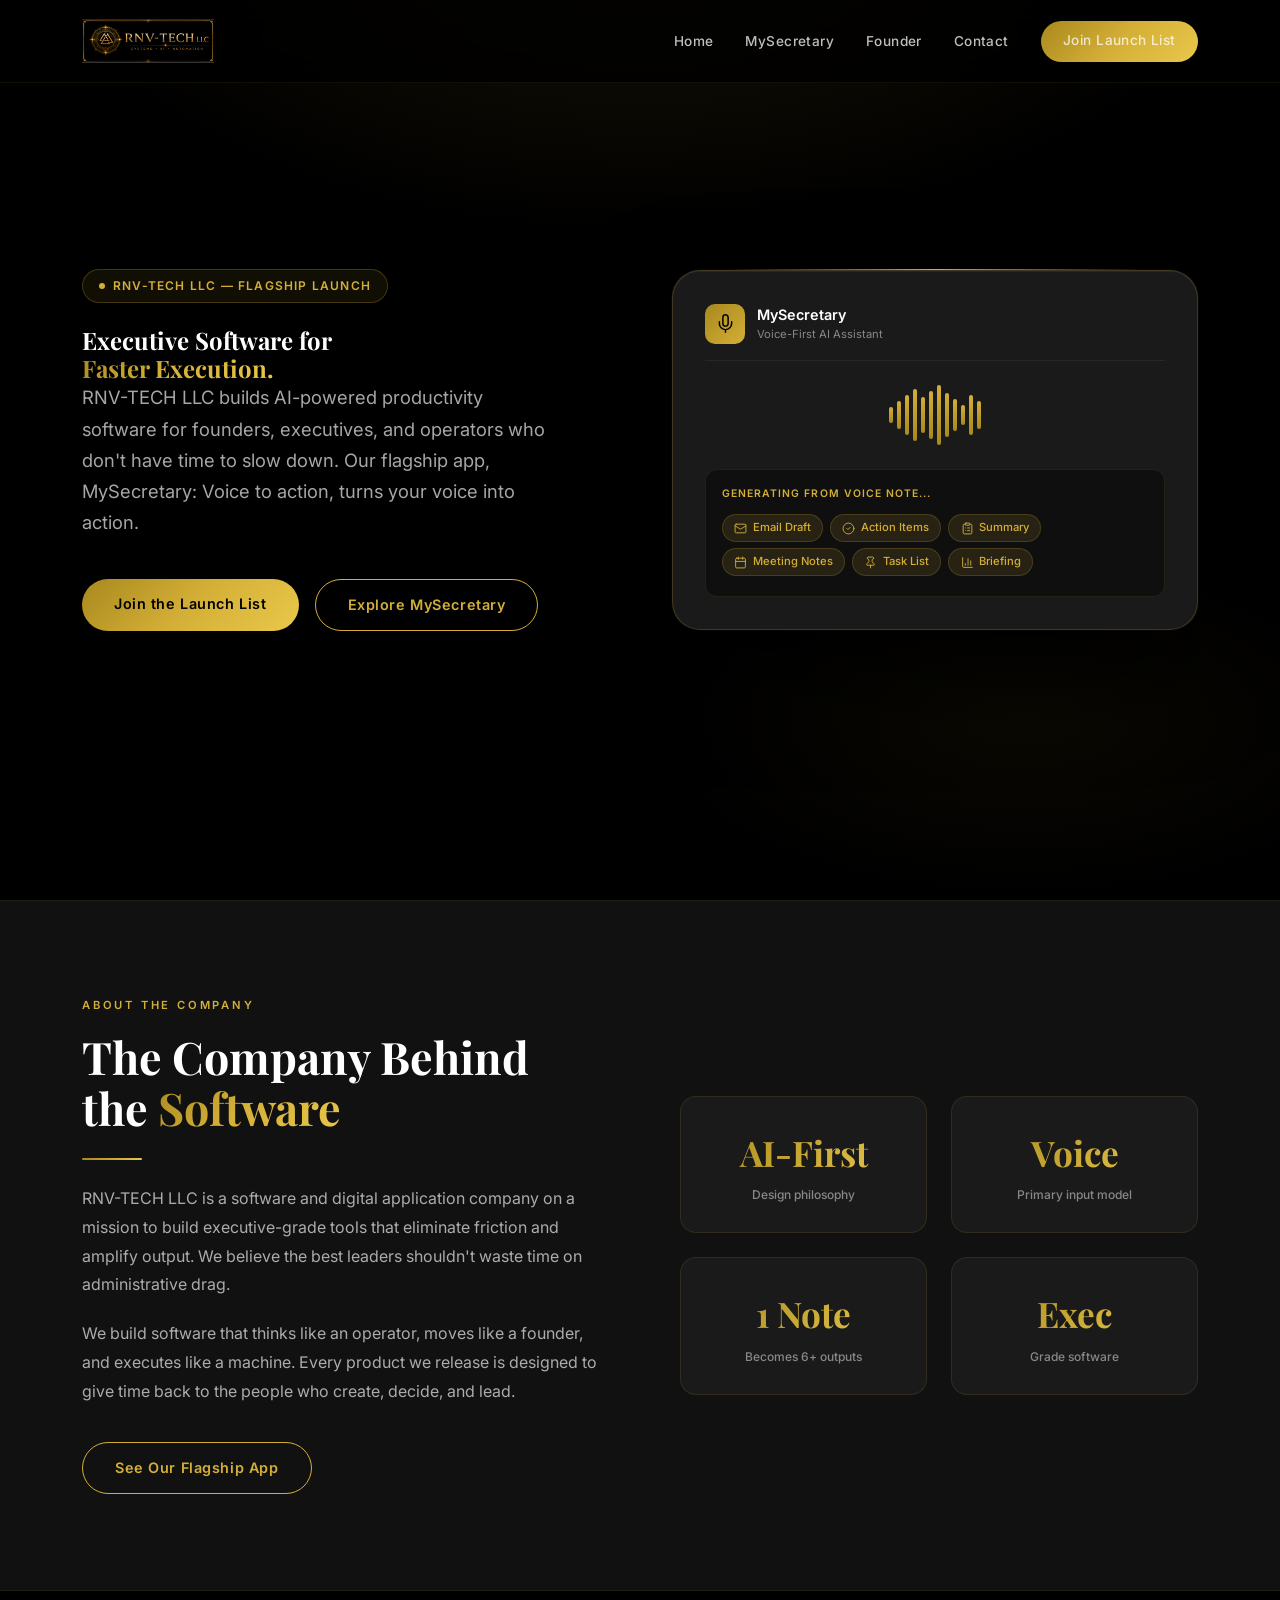
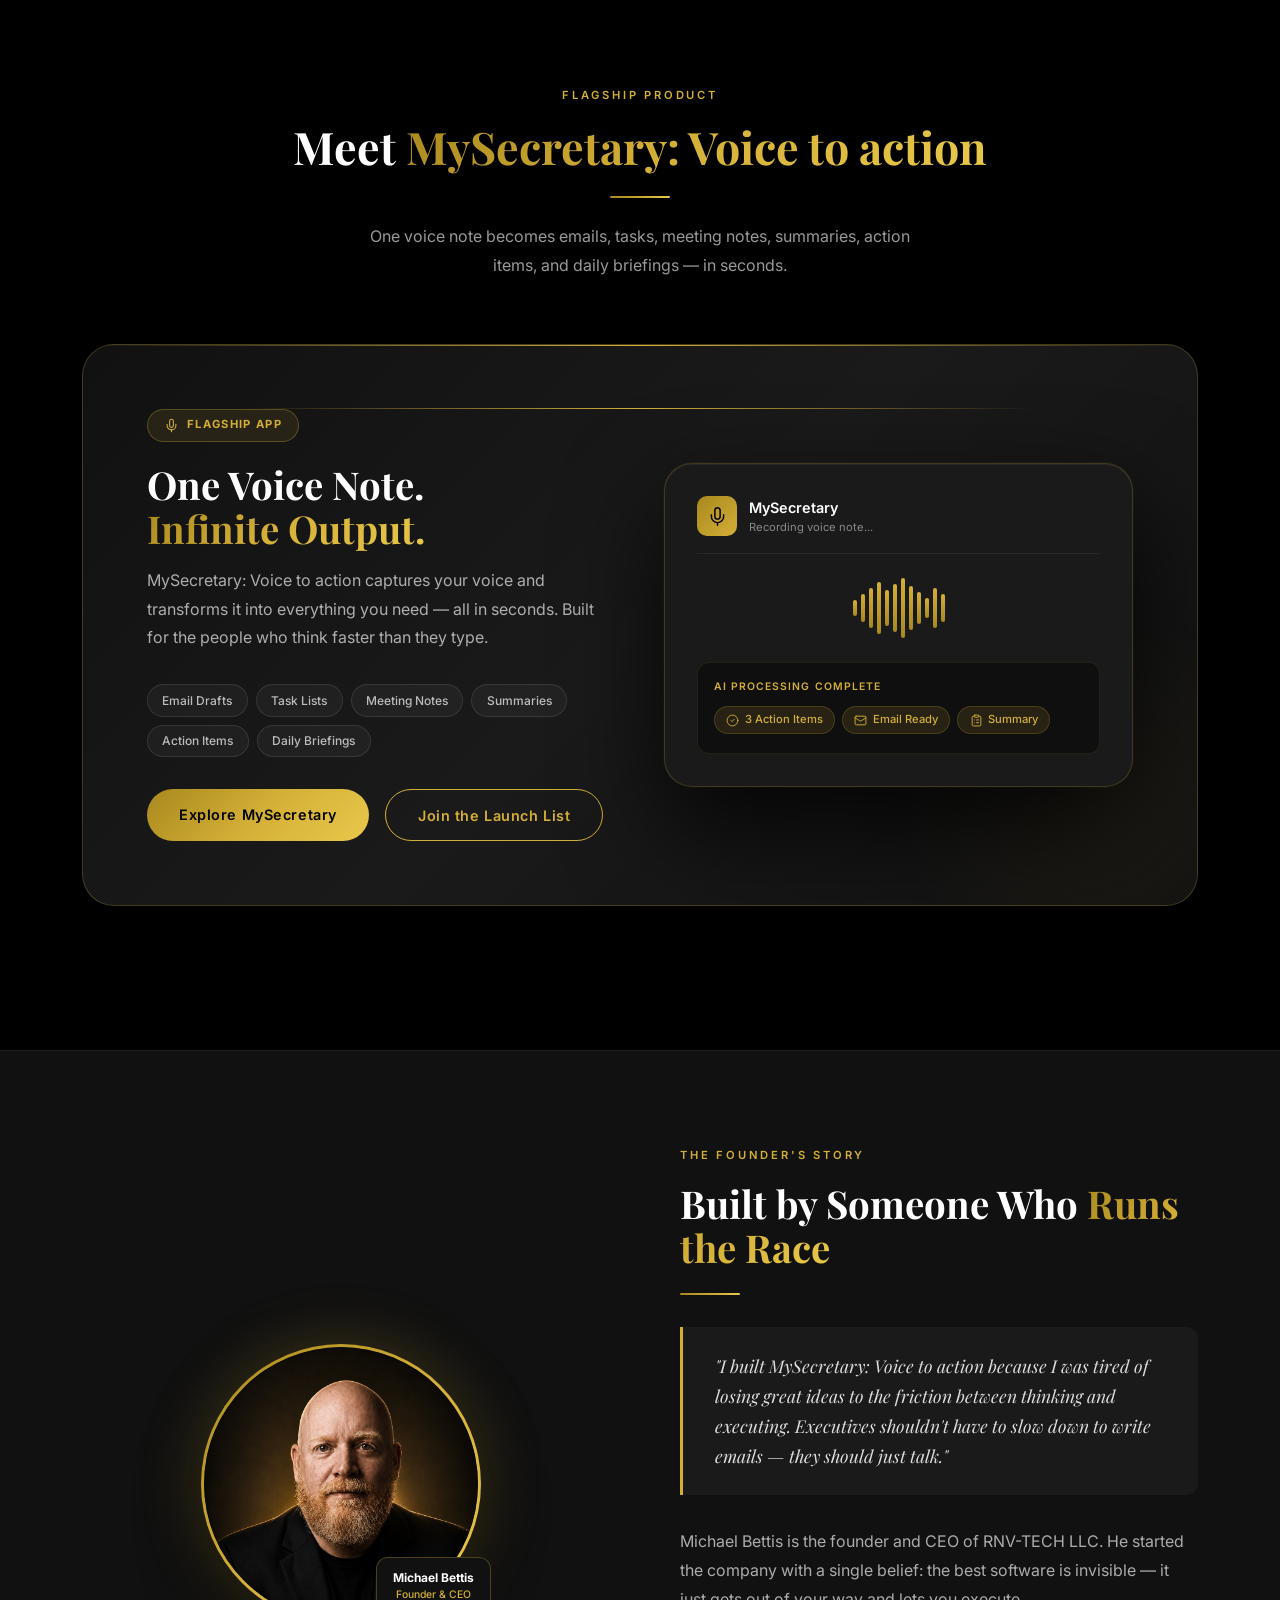
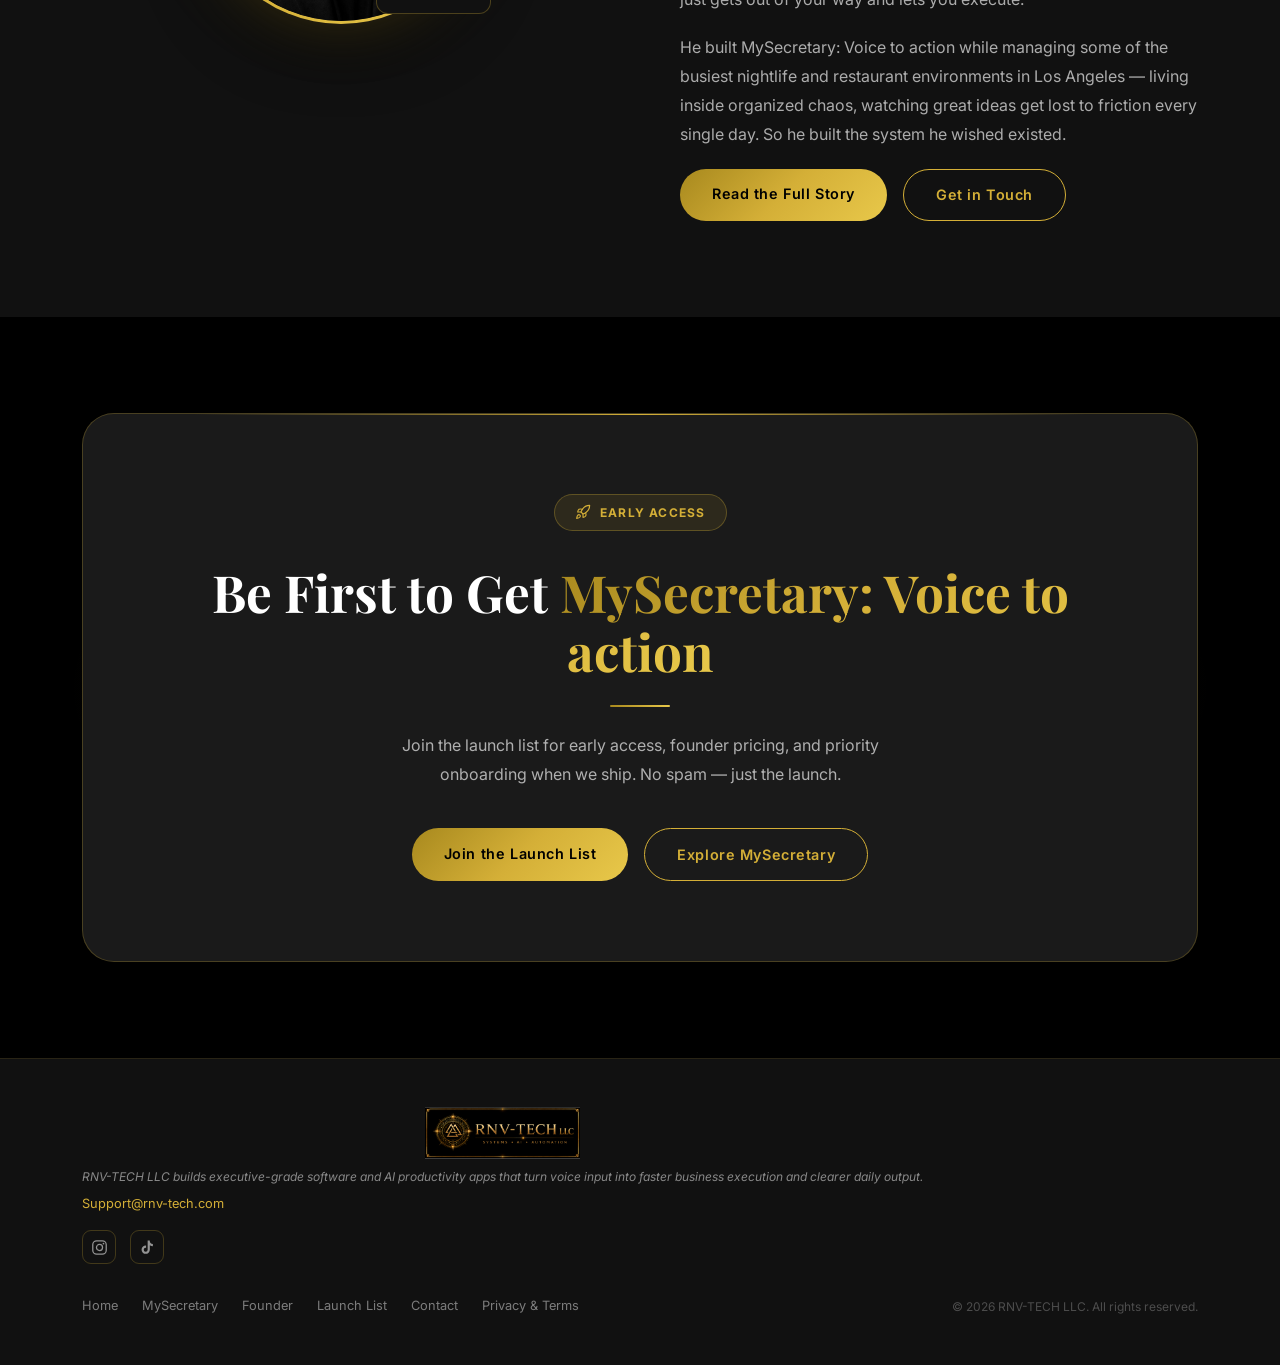
==== index.html @ 178d890a "Remove all trademark symbols site-wide Strips every ™ from MySecretary and MySuite across all five p" ====
<!DOCTYPE html>
<!-- © 2026 RNV-TECH LLC. All rights reserved. Unauthorized copying or distribution prohibited. -->
<html lang="en">
<head>
  <meta charset="UTF-8" />
  <meta name="viewport" content="width=device-width, initial-scale=1.0" />
  <title>RNV-TECH LLC — Executive Software for Faster Execution</title>
  <meta name="description" content="RNV-TECH LLC builds executive-grade software and AI productivity apps. MySecretary: Voice to action is the flagship voice-first AI app for founders, executives, and operators." />
  <link rel="preconnect" href="https://fonts.googleapis.com" />
  <link rel="preconnect" href="https://fonts.gstatic.com" crossorigin />
  <link href="https://fonts.googleapis.com/css2?family=Playfair+Display:wght@400;600;700;800&family=Inter:wght@400;500;600;700&display=swap" rel="stylesheet" />
  <link rel="icon" type="image/png" href="images/favicon.png" />
  <link rel="stylesheet" href="css/style.css" />
</head>
<body>

<!-- ── NAV ── -->
<nav id="navbar">
  <div class="container">
    <div class="nav-inner">
      <a href="index.html" class="nav-logo">
        <img src="images/logo.png" alt="RNV-TECH LLC" class="nav-logo-img" />
      </a>
      <ul class="nav-links">
        <li><a href="index.html">Home</a></li>
        <li><a href="mysecretary.html">MySecretary</a></li>
        <li><a href="founder.html">Founder</a></li>
        <li><a href="contact.html">Contact</a></li>
        <li><a href="contact.html#launch" class="btn btn-gold nav-cta">Join Launch List</a></li>
      </ul>
      <div class="hamburger" id="hamburger"><span></span><span></span><span></span></div>
    </div>
    <div class="mobile-menu" id="mobile-menu">
      <a href="index.html">Home</a>
      <a href="mysecretary.html">MySecretary</a>
      <a href="founder.html">Founder</a>
      <a href="contact.html">Contact</a>
      <a href="contact.html#launch" class="btn btn-gold">Join the Launch List</a>
    </div>
  </div>
</nav>

<!-- ── HERO ── -->
<section id="hero">
  <div class="hero-bg"></div>
  <div class="hero-banner-bg"></div>
  <div class="container">
    <div class="hero-grid">
      <div class="hero-content">
        <div class="hero-label">RNV-TECH LLC — Flagship Launch</div>
        <h1>Executive Software for<br /><span class="gold-text">Faster Execution.</span></h1>
        <p class="hero-sub">RNV-TECH LLC builds AI-powered productivity software for founders, executives, and operators who don't have time to slow down. Our flagship app, MySecretary: Voice to action, turns your voice into action.</p>
        <div class="hero-actions">
          <a href="contact.html#launch" class="btn btn-gold">Join the Launch List</a>
          <a href="mysecretary.html" class="btn btn-outline">Explore MySecretary</a>
        </div>
      </div>
      <div class="hero-visual">
        <div class="app-mockup">
          <div class="mockup-header">
            <div class="mockup-icon"><svg viewBox="0 0 24 24" fill="none" stroke="currentColor" stroke-width="1.7" stroke-linecap="round" stroke-linejoin="round" aria-hidden="true"><path d="M12 2a3 3 0 0 0-3 3v7a3 3 0 0 0 6 0V5a3 3 0 0 0-3-3Z"/><path d="M19 10v2a7 7 0 0 1-14 0v-2"/><line x1="12" x2="12" y1="19" y2="22"/></svg></div>
            <div>
              <div class="mockup-title">MySecretary</div>
              <div class="mockup-sub">Voice-First AI Assistant</div>
            </div>
          </div>
          <div class="voice-wave">
            <div class="wave-bar"></div><div class="wave-bar"></div><div class="wave-bar"></div>
            <div class="wave-bar"></div><div class="wave-bar"></div><div class="wave-bar"></div>
            <div class="wave-bar"></div><div class="wave-bar"></div><div class="wave-bar"></div>
            <div class="wave-bar"></div><div class="wave-bar"></div><div class="wave-bar"></div>
          </div>
          <div class="mockup-output">
            <div class="mockup-output-label">Generating from voice note...</div>
            <span class="mockup-pill"><svg viewBox="0 0 24 24" fill="none" stroke="currentColor" stroke-width="1.7" stroke-linecap="round" stroke-linejoin="round" aria-hidden="true"><rect width="20" height="16" x="2" y="4" rx="2"/><path d="m22 7-8.97 5.7a1.94 1.94 0 0 1-2.06 0L2 7"/></svg> Email Draft</span>
            <span class="mockup-pill"><svg viewBox="0 0 24 24" fill="none" stroke="currentColor" stroke-width="1.7" stroke-linecap="round" stroke-linejoin="round" aria-hidden="true"><circle cx="12" cy="12" r="10"/><path d="m9 12 2 2 4-4"/></svg> Action Items</span>
            <span class="mockup-pill"><svg viewBox="0 0 24 24" fill="none" stroke="currentColor" stroke-width="1.7" stroke-linecap="round" stroke-linejoin="round" aria-hidden="true"><rect width="8" height="4" x="8" y="2" rx="1" ry="1"/><path d="M16 4h2a2 2 0 0 1 2 2v14a2 2 0 0 1-2 2H6a2 2 0 0 1-2-2V6a2 2 0 0 1 2-2h2"/><path d="M12 11h4"/><path d="M12 16h4"/><path d="M8 11h.01"/><path d="M8 16h.01"/></svg> Summary</span>
            <span class="mockup-pill"><svg viewBox="0 0 24 24" fill="none" stroke="currentColor" stroke-width="1.7" stroke-linecap="round" stroke-linejoin="round" aria-hidden="true"><rect width="18" height="18" x="3" y="4" rx="2" ry="2"/><line x1="16" x2="16" y1="2" y2="6"/><line x1="8" x2="8" y1="2" y2="6"/><line x1="3" x2="21" y1="10" y2="10"/></svg> Meeting Notes</span>
            <span class="mockup-pill"><svg viewBox="0 0 24 24" fill="none" stroke="currentColor" stroke-width="1.7" stroke-linecap="round" stroke-linejoin="round" aria-hidden="true"><path d="M12 17v5"/><path d="M9 10.76a2 2 0 0 1-1.11 1.79l-1.78.9A2 2 0 0 0 5 15.24V16a1 1 0 0 0 1 1h12a1 1 0 0 0 1-1v-.76a2 2 0 0 0-1.11-1.79l-1.78-.9A2 2 0 0 1 15 10.76V7a1 1 0 0 1 1-1 2 2 0 0 0 0-4H8a2 2 0 0 0 0 4 1 1 0 0 1 1 1z"/></svg> Task List</span>
            <span class="mockup-pill"><svg viewBox="0 0 24 24" fill="none" stroke="currentColor" stroke-width="1.7" stroke-linecap="round" stroke-linejoin="round" aria-hidden="true"><path d="M3 3v16a2 2 0 0 0 2 2h16"/><path d="M18 17V9"/><path d="M13 17V5"/><path d="M8 17v-3"/></svg> Briefing</span>
          </div>
        </div>
      </div>
    </div>
  </div>
</section>

<!-- ── ABOUT ── -->
<section id="about">
  <div class="container">
    <div class="about-grid">
      <div class="about-text fade-in">
        <div class="section-label">About the Company</div>
        <h2>The Company Behind the <span class="gold-text">Software</span></h2>
        <div class="gold-line left"></div>
        <p>RNV-TECH LLC is a software and digital application company on a mission to build executive-grade tools that eliminate friction and amplify output. We believe the best leaders shouldn't waste time on administrative drag.</p>
        <p>We build software that thinks like an operator, moves like a founder, and executes like a machine. Every product we release is designed to give time back to the people who create, decide, and lead.</p>
        <a href="mysecretary.html" class="btn btn-outline mt-2">See Our Flagship App</a>
      </div>
      <div class="about-stats fade-in">
        <div class="stat-card"><div class="stat-num">AI-First</div><div class="stat-label">Design philosophy</div></div>
        <div class="stat-card"><div class="stat-num">Voice</div><div class="stat-label">Primary input model</div></div>
        <div class="stat-card"><div class="stat-num">1 Note</div><div class="stat-label">Becomes 6+ outputs</div></div>
        <div class="stat-card"><div class="stat-num">Exec</div><div class="stat-label">Grade software</div></div>
      </div>
    </div>
  </div>
</section>

<!-- ── MYSECRETARY TEASER ── -->
<section id="mysecretary" style="background: var(--black);">
  <div class="container">
    <div class="section-header fade-in">
      <div class="section-label">Flagship Product</div>
      <h2>Meet <span class="gold-text">MySecretary: Voice to action</span></h2>
      <div class="gold-line"></div>
      <p>One voice note becomes emails, tasks, meeting notes, summaries, action items, and daily briefings — in seconds.</p>
    </div>
    <div class="app-hero-card fade-in">
      <div class="app-hero-inner">
        <div>
          <div class="app-badge"><svg viewBox="0 0 24 24" fill="none" stroke="currentColor" stroke-width="1.7" stroke-linecap="round" stroke-linejoin="round" aria-hidden="true"><path d="M12 2a3 3 0 0 0-3 3v7a3 3 0 0 0 6 0V5a3 3 0 0 0-3-3Z"/><path d="M19 10v2a7 7 0 0 1-14 0v-2"/><line x1="12" x2="12" y1="19" y2="22"/></svg> Flagship App</div>
          <h2>One Voice Note.<br /><span class="gold-text">Infinite Output.</span></h2>
          <p>MySecretary: Voice to action captures your voice and transforms it into everything you need — all in seconds. Built for the people who think faster than they type.</p>
          <div class="feature-tags">
            <span class="feature-tag">Email Drafts</span>
            <span class="feature-tag">Task Lists</span>
            <span class="feature-tag">Meeting Notes</span>
            <span class="feature-tag">Summaries</span>
            <span class="feature-tag">Action Items</span>
            <span class="feature-tag">Daily Briefings</span>
          </div>
          <div style="display:flex;gap:1rem;flex-wrap:wrap;">
            <a href="mysecretary.html" class="btn btn-gold">Explore MySecretary</a>
            <a href="contact.html#launch" class="btn btn-outline">Join the Launch List</a>
          </div>
        </div>
        <div class="app-mockup">
          <div class="mockup-header">
            <div class="mockup-icon"><svg viewBox="0 0 24 24" fill="none" stroke="currentColor" stroke-width="1.7" stroke-linecap="round" stroke-linejoin="round" aria-hidden="true"><path d="M12 2a3 3 0 0 0-3 3v7a3 3 0 0 0 6 0V5a3 3 0 0 0-3-3Z"/><path d="M19 10v2a7 7 0 0 1-14 0v-2"/><line x1="12" x2="12" y1="19" y2="22"/></svg></div>
            <div><div class="mockup-title">MySecretary</div><div class="mockup-sub">Recording voice note...</div></div>
          </div>
          <div class="voice-wave">
            <div class="wave-bar"></div><div class="wave-bar"></div><div class="wave-bar"></div>
            <div class="wave-bar"></div><div class="wave-bar"></div><div class="wave-bar"></div>
            <div class="wave-bar"></div><div class="wave-bar"></div><div class="wave-bar"></div>
            <div class="wave-bar"></div><div class="wave-bar"></div><div class="wave-bar"></div>
          </div>
          <div class="mockup-output">
            <div class="mockup-output-label">AI Processing Complete</div>
            <span class="mockup-pill"><svg viewBox="0 0 24 24" fill="none" stroke="currentColor" stroke-width="1.7" stroke-linecap="round" stroke-linejoin="round" aria-hidden="true"><circle cx="12" cy="12" r="10"/><path d="m9 12 2 2 4-4"/></svg> 3 Action Items</span>
            <span class="mockup-pill"><svg viewBox="0 0 24 24" fill="none" stroke="currentColor" stroke-width="1.7" stroke-linecap="round" stroke-linejoin="round" aria-hidden="true"><rect width="20" height="16" x="2" y="4" rx="2"/><path d="m22 7-8.97 5.7a1.94 1.94 0 0 1-2.06 0L2 7"/></svg> Email Ready</span>
            <span class="mockup-pill"><svg viewBox="0 0 24 24" fill="none" stroke="currentColor" stroke-width="1.7" stroke-linecap="round" stroke-linejoin="round" aria-hidden="true"><rect width="8" height="4" x="8" y="2" rx="1" ry="1"/><path d="M16 4h2a2 2 0 0 1 2 2v14a2 2 0 0 1-2 2H6a2 2 0 0 1-2-2V6a2 2 0 0 1 2-2h2"/><path d="M12 11h4"/><path d="M12 16h4"/><path d="M8 11h.01"/><path d="M8 16h.01"/></svg> Summary</span>
          </div>
        </div>
      </div>
    </div>
  </div>
</section>

<!-- ── FOUNDER STORY ── -->
<section id="founder" style="background: var(--gray-1); border-top: 1px solid rgba(212,175,55,0.08);">
  <div class="container">
    <div class="founder-grid">
      <div class="founder-portrait fade-in">
        <div class="portrait-wrapper">
          <div class="portrait-ring">
            <div class="portrait-inner">
              <img src="images/founder.jpg" alt="Michael Bettis — Founder & CEO, RNV-TECH LLC" />
            </div>
          </div>
          <div class="portrait-badge">
            <div class="portrait-badge-name">Michael Bettis</div>
            <div class="portrait-badge-role">Founder & CEO</div>
          </div>
        </div>
      </div>
      <div class="founder-text fade-in">
        <div class="section-label">The Founder's Story</div>
        <h2>Built by Someone Who <span class="gold-text">Runs the Race</span></h2>
        <div class="gold-line left"></div>
        <div class="founder-quote">"I built MySecretary: Voice to action because I was tired of losing great ideas to the friction between thinking and executing. Executives shouldn't have to slow down to write emails — they should just talk."</div>
        <p>Michael Bettis is the founder and CEO of RNV-TECH LLC. He started the company with a single belief: the best software is invisible — it just gets out of your way and lets you execute.</p>
        <p>He built MySecretary: Voice to action while managing some of the busiest nightlife and restaurant environments in Los Angeles — living inside organized chaos, watching great ideas get lost to friction every single day. So he built the system he wished existed.</p>
        <div style="display:flex; gap:1rem; flex-wrap:wrap;" class="mt-2">
          <a href="founder.html" class="btn btn-gold">Read the Full Story</a>
          <a href="mailto:Support@rnv-tech.com" class="btn btn-outline">Get in Touch</a>
        </div>
      </div>
    </div>
  </div>
</section>

<!-- ── LAUNCH LIST CTA ── -->
<section id="cta">
  <div class="container">
    <div class="cta-card fade-in">
      <div class="cta-badge"><svg viewBox="0 0 24 24" fill="none" stroke="currentColor" stroke-width="1.7" stroke-linecap="round" stroke-linejoin="round" aria-hidden="true"><path d="M4.5 16.5c-1.5 1.26-2 5-2 5s3.74-.5 5-2c.71-.84.7-2.13-.09-2.91a2.18 2.18 0 0 0-2.91-.09z"/><path d="m12 15-3-3a22 22 0 0 1 2-3.95A12.88 12.88 0 0 1 22 2c0 2.72-.78 7.5-6 11a22.35 22.35 0 0 1-4 2z"/><path d="M9 12H4s.55-3.03 2-4c1.62-1.08 5 0 5 0"/><path d="M12 15v5s3.03-.55 4-2c1.08-1.62 0-5 0-5"/></svg> Early Access</div>
      <h2>Be First to Get <span class="gold-text">MySecretary: Voice to action</span></h2>
      <div class="gold-line"></div>
      <p>Join the launch list for early access, founder pricing, and priority onboarding when we ship. No spam — just the launch.</p>
      <div class="cta-actions">
        <a href="contact.html#launch" class="btn btn-gold">Join the Launch List</a>
        <a href="mysecretary.html" class="btn btn-outline">Explore MySecretary</a>
      </div>
    </div>
  </div>
</section>

<!-- ── FOOTER ── -->
<footer>
  <div class="container">
    <div class="footer-inner">
      <div class="footer-brand">
        <img src="images/logo.png" alt="RNV-TECH LLC" class="footer-logo-img" />
        <div class="footer-tagline">RNV-TECH LLC builds executive-grade software and AI productivity apps that turn voice input into faster business execution and clearer daily output.</div>
        <div class="footer-email"><a href="mailto:Support@rnv-tech.com">Support@rnv-tech.com</a></div>
        <div class="footer-social">
          <a href="https://www.instagram.com/rnv_tech" target="_blank" rel="noopener" aria-label="RNV-TECH on Instagram"><svg class="social-svg" viewBox="0 0 24 24" fill="none" stroke="currentColor" stroke-width="1.8" aria-hidden="true"><rect x="2.5" y="2.5" width="19" height="19" rx="5.5"/><circle cx="12" cy="12" r="4.3"/><circle cx="17.6" cy="6.4" r="1.2" fill="currentColor" stroke="none"/></svg></a>
          <a href="https://www.tiktok.com/@rnv_tech2026" target="_blank" rel="noopener" aria-label="RNV-TECH on TikTok"><svg class="social-svg" viewBox="0 0 24 24" fill="currentColor" aria-hidden="true"><path d="M16.6 2h-2.97v13.06a2.77 2.77 0 1 1-2.77-2.77c.19 0 .38.02.56.06V9.32a5.8 5.8 0 0 0-.56-.03 5.83 5.83 0 1 0 5.83 5.83V8.73A7.5 7.5 0 0 0 21 10.06V7.1a4.55 4.55 0 0 1-4.4-4.55V2z"/></svg></a>
        </div>
      </div>
      <div class="footer-links">
        <a href="index.html">Home</a>
        <a href="mysecretary.html">MySecretary</a>
        <a href="founder.html">Founder</a>
        <a href="contact.html#launch">Launch List</a>
        <a href="contact.html">Contact</a>
        <a href="privacy-terms.html">Privacy & Terms</a>
      </div>
      <div class="footer-copy">© 2026 RNV-TECH LLC. All rights reserved.</div>
    </div>
  </div>
</footer>

<script src="js/main.js"></script>
</body>
</html>
---- css/style.css ----
/* © 2026 RNV-TECH LLC. All rights reserved. Unauthorized copying or distribution prohibited. */

/* ── RESET & VARIABLES ── */
*, *::before, *::after { box-sizing: border-box; margin: 0; padding: 0; }

:root {
  --black:   #000000;
  --gold:    #D4AF37;
  --gold-lt: #e8c84a;
  --gold-dk: #a8891e;
  --white:   #FFFFFF;
  --gray-1:  #111111;
  --gray-2:  #1a1a1a;
  --gray-4:  #888888;
  --radius:  16px;
  --radius-lg: 24px;
  --transition: 0.3s cubic-bezier(0.4, 0, 0.2, 1);
}

html { scroll-behavior: smooth; scroll-padding-top: 90px; }

body {
  background: var(--black);
  color: var(--white);
  font-family: 'Inter', -apple-system, BlinkMacSystemFont, sans-serif;
  font-size: 16px;
  line-height: 1.6;
  overflow-x: hidden;
  -webkit-font-smoothing: antialiased;
}

/* ── TYPOGRAPHY ── */
h1, h2, h3, h4 { font-family: 'Playfair Display', Georgia, serif; line-height: 1.15; }

.gold-text {
  background: linear-gradient(135deg, var(--gold-dk) 0%, var(--gold) 45%, var(--gold-lt) 100%);
  -webkit-background-clip: text;
  -webkit-text-fill-color: transparent;
  background-clip: text;
}

.section-label {
  font-family: 'Inter', sans-serif;
  font-size: 0.7rem;
  font-weight: 600;
  letter-spacing: 0.25em;
  text-transform: uppercase;
  color: var(--gold);
  margin-bottom: 1rem;
}

/* ── LAYOUT ── */
.container { max-width: 1180px; margin: 0 auto; padding: 0 2rem; }
section { padding: 6rem 0; }

/* ── GOLD LINE ── */
.gold-line {
  width: 60px; height: 2px;
  background: linear-gradient(90deg, var(--gold-dk), var(--gold-lt));
  margin: 1.5rem auto; border-radius: 2px;
}
.gold-line.left { margin-left: 0; }

/* ── BUTTONS ── */
.btn {
  display: inline-block;
  padding: 0.85rem 2rem;
  border-radius: 50px;
  font-family: 'Inter', sans-serif;
  font-size: 0.9rem;
  font-weight: 600;
  letter-spacing: 0.04em;
  text-decoration: none;
  cursor: pointer;
  border: none;
  transition: var(--transition);
}
.btn-gold {
  background: linear-gradient(135deg, var(--gold-dk), var(--gold), var(--gold-lt));
  color: var(--black);
}
.btn-gold:hover {
  transform: translateY(-2px);
  box-shadow: 0 8px 32px rgba(212,175,55,0.45);
  filter: brightness(1.08);
}
.btn-outline {
  background: transparent;
  color: var(--gold);
  border: 1.5px solid var(--gold);
}
.btn-outline:hover {
  background: rgba(212,175,55,0.08);
  transform: translateY(-2px);
  box-shadow: 0 8px 24px rgba(212,175,55,0.15);
}

/* ── CARDS ── */
.card {
  background: var(--gray-2);
  border: 1px solid rgba(212,175,55,0.12);
  border-radius: var(--radius-lg);
  padding: 2.5rem;
  transition: var(--transition);
}
.card:hover {
  border-color: rgba(212,175,55,0.35);
  transform: translateY(-4px);
  box-shadow: 0 20px 60px rgba(0,0,0,0.6);
}

/* ── NAV ── */
nav {
  position: fixed; top: 0; left: 0; right: 0;
  z-index: 1000;
  padding: 1.2rem 0;
  background: rgba(0,0,0,0.82);
  backdrop-filter: blur(20px);
  -webkit-backdrop-filter: blur(20px);
  border-bottom: 1px solid rgba(212,175,55,0.08);
  transition: var(--transition);
}
nav.scrolled { padding: 0.8rem 0; background: rgba(0,0,0,0.96); }

.nav-inner { display: flex; align-items: center; justify-content: space-between; }

.nav-logo { display: flex; align-items: center; text-decoration: none; }
.nav-logo-img { height: 44px; width: auto; object-fit: contain; }

.nav-links { display: flex; align-items: center; gap: 2rem; list-style: none; }
.nav-links a {
  color: rgba(255,255,255,0.75);
  text-decoration: none;
  font-size: 0.85rem; font-weight: 500;
  letter-spacing: 0.03em;
  transition: color var(--transition);
}
.nav-links a:hover { color: var(--gold); }
.nav-cta { padding: 0.6rem 1.4rem; font-size: 0.8rem; }

.hamburger { display: none; flex-direction: column; gap: 5px; cursor: pointer; padding: 4px; }
.hamburger span {
  display: block; width: 24px; height: 2px;
  background: var(--white); border-radius: 2px;
  transition: var(--transition);
}
.hamburger.is-open span:nth-child(1) { transform: translateY(7px) rotate(45deg); }
.hamburger.is-open span:nth-child(2) { opacity: 0; transform: scaleX(0); }
.hamburger.is-open span:nth-child(3) { transform: translateY(-7px) rotate(-45deg); }

.mobile-menu {
  display: none; flex-direction: column; gap: 0;
  padding: 1rem 0;
  border-top: 1px solid rgba(212,175,55,0.1);
  margin-top: 1rem;
}
.mobile-menu a {
  color: rgba(255,255,255,0.8); text-decoration: none;
  font-size: 0.95rem; font-weight: 500;
  padding: 0.85rem 0;
  border-bottom: 1px solid rgba(255,255,255,0.05);
  transition: color var(--transition);
}
.mobile-menu a:hover { color: var(--gold); }
.mobile-menu .btn { margin-top: 1rem; text-align: center; }

/* ── HERO ── */
#hero {
  min-height: 100vh;
  display: flex; align-items: center;
  padding-top: 6rem;
  position: relative; overflow: hidden;
}
.hero-bg {
  position: absolute; inset: 0;
  background:
    radial-gradient(ellipse 80% 60% at 50% -10%, rgba(212,175,55,0.12) 0%, transparent 60%),
    radial-gradient(ellipse 60% 40% at 80% 80%, rgba(212,175,55,0.05) 0%, transparent 50%);
}
.hero-banner-bg {
  position: absolute; inset: 0;
  background-image: url('images/banner.png');
  background-size: cover; background-position: center 30%;
  opacity: 0.12;
}
.hero-grid {
  display: grid; grid-template-columns: 1fr 1fr;
  gap: 4rem; align-items: center;
  position: relative; z-index: 1;
}
.hero-label {
  display: inline-flex; align-items: center; gap: 0.5rem;
  background: rgba(212,175,55,0.08);
  border: 1px solid rgba(212,175,55,0.25);
  border-radius: 50px;
  padding: 0.4rem 1rem;
  font-size: 0.75rem; font-weight: 600;
  color: var(--gold); letter-spacing: 0.1em;
  text-transform: uppercase; margin-bottom: 1.5rem;
}
.hero-label::before {
  content: ''; width: 6px; height: 6px;
  border-radius: 50%; background: var(--gold);
  animation: pulse 2s infinite;
}
@keyframes pulse {
  0%, 100% { opacity: 1; }
  50% { opacity: 0.3; }
}
.hero h1 { font-size: clamp(2.8rem, 5vw, 4.5rem); font-weight: 800; line-height: 1.1; margin-bottom: 1.5rem; }
.hero-sub { font-size: 1.15rem; color: rgba(255,255,255,0.65); line-height: 1.7; margin-bottom: 2.5rem; max-width: 480px; }
.hero-actions { display: flex; gap: 1rem; flex-wrap: wrap; }
.hero-visual { position: relative; }

/* ── APP MOCKUP ── */
.app-mockup {
  background: var(--gray-2);
  border: 1px solid rgba(212,175,55,0.2);
  border-radius: 28px; padding: 2rem;
  box-shadow: 0 40px 100px rgba(0,0,0,0.8), 0 0 0 1px rgba(212,175,55,0.05), inset 0 1px 0 rgba(255,255,255,0.05);
}
.app-mockup::before {
  content: ''; position: absolute;
  top: -1px; left: 10%; right: 10%;
  height: 1px;
  background: linear-gradient(90deg, transparent, var(--gold), transparent);
}
.mockup-header { display: flex; align-items: center; gap: 0.75rem; margin-bottom: 1.5rem; padding-bottom: 1rem; border-bottom: 1px solid rgba(255,255,255,0.06); }
.mockup-icon { width: 40px; height: 40px; background: linear-gradient(135deg, var(--gold-dk), var(--gold)); border-radius: 10px; display: flex; align-items: center; justify-content: center; font-size: 1.2rem; }
.mockup-icon svg { width: 21px; height: 21px; color: var(--black); }
.mockup-title { font-weight: 600; font-size: 0.9rem; }
.mockup-sub { font-size: 0.7rem; color: var(--gray-4); }
.voice-wave { display: flex; align-items: center; gap: 4px; justify-content: center; margin: 1.5rem 0; }
.wave-bar { width: 4px; background: linear-gradient(to top, var(--gold-dk), var(--gold)); border-radius: 4px; animation: wave 1.2s ease-in-out infinite; }
.wave-bar:nth-child(1)  { height: 16px; animation-delay: 0s; }
.wave-bar:nth-child(2)  { height: 28px; animation-delay: 0.1s; }
.wave-bar:nth-child(3)  { height: 40px; animation-delay: 0.2s; }
.wave-bar:nth-child(4)  { height: 52px; animation-delay: 0.3s; }
.wave-bar:nth-child(5)  { height: 36px; animation-delay: 0.4s; }
.wave-bar:nth-child(6)  { height: 48px; animation-delay: 0.5s; }
.wave-bar:nth-child(7)  { height: 60px; animation-delay: 0.6s; }
.wave-bar:nth-child(8)  { height: 44px; animation-delay: 0.7s; }
.wave-bar:nth-child(9)  { height: 32px; animation-delay: 0.8s; }
.wave-bar:nth-child(10) { height: 20px; animation-delay: 0.9s; }
.wave-bar:nth-child(11) { height: 40px; animation-delay: 1.0s; }
.wave-bar:nth-child(12) { height: 28px; animation-delay: 1.1s; }
@keyframes wave {
  0%, 100% { transform: scaleY(0.5); opacity: 0.6; }
  50% { transform: scaleY(1); opacity: 1; }
}
.mockup-output { background: rgba(0,0,0,0.4); border: 1px solid rgba(212,175,55,0.1); border-radius: 12px; padding: 1rem; margin-top: 1rem; }
.mockup-output-label { font-size: 0.65rem; font-weight: 600; color: var(--gold); letter-spacing: 0.1em; text-transform: uppercase; margin-bottom: 0.5rem; }
.mockup-pill { display: inline-flex; align-items: center; gap: 0.35rem; background: rgba(212,175,55,0.12); border: 1px solid rgba(212,175,55,0.2); color: var(--gold); font-size: 0.7rem; font-weight: 500; padding: 0.25rem 0.7rem; border-radius: 50px; margin: 0.2rem 0.2rem 0.2rem 0; }
.mockup-pill svg { width: 13px; height: 13px; flex-shrink: 0; }

/* ── SECTION HEADER ── */
.section-header { text-align: center; margin-bottom: 4rem; }
.section-header h2 { font-size: clamp(2rem, 3.5vw, 3rem); margin-bottom: 1rem; }
.section-header p { color: rgba(255,255,255,0.6); max-width: 560px; margin: 0 auto; line-height: 1.8; }

/* ── ABOUT ── */
#about { background: var(--gray-1); border-top: 1px solid rgba(212,175,55,0.08); border-bottom: 1px solid rgba(212,175,55,0.08); }
.about-grid { display: grid; grid-template-columns: 1fr 1fr; gap: 5rem; align-items: center; }
.about-text h2 { font-size: clamp(2rem, 3.5vw, 2.8rem); margin-bottom: 1.5rem; }
.about-text p { color: rgba(255,255,255,0.65); line-height: 1.8; margin-bottom: 1.25rem; }
.about-stats { display: grid; grid-template-columns: 1fr 1fr; gap: 1.5rem; }
.stat-card { background: var(--gray-2); border: 1px solid rgba(212,175,55,0.12); border-radius: var(--radius); padding: 1.75rem; text-align: center; }
.stat-num { font-family: 'Playfair Display', serif; font-size: 2.2rem; font-weight: 700; background: linear-gradient(135deg, var(--gold-dk), var(--gold-lt)); -webkit-background-clip: text; -webkit-text-fill-color: transparent; background-clip: text; }
.stat-label { font-size: 0.75rem; color: var(--gray-4); font-weight: 500; margin-top: 0.25rem; }

/* ── MYSECRETARY ── */
.app-badge { display: inline-flex; align-items: center; gap: 0.5rem; background: rgba(212,175,55,0.1); border: 1px solid rgba(212,175,55,0.3); border-radius: 50px; padding: 0.4rem 1rem; font-size: 0.7rem; font-weight: 700; color: var(--gold); letter-spacing: 0.12em; text-transform: uppercase; margin-bottom: 1.25rem; }
.app-badge svg { width: 15px; height: 15px; }
.app-hero-card { background: linear-gradient(135deg, #111 0%, #1a1a1a 50%, #111 100%); border: 1px solid rgba(212,175,55,0.25); border-radius: 32px; padding: 4rem; margin-bottom: 3rem; position: relative; overflow: hidden; }
.app-hero-card::before { content: ''; position: absolute; top: 0; left: 0; right: 0; height: 1px; background: linear-gradient(90deg, transparent, var(--gold), transparent); }
.app-hero-card::after { content: ''; position: absolute; bottom: -100px; right: -100px; width: 400px; height: 400px; background: radial-gradient(circle, rgba(212,175,55,0.06) 0%, transparent 70%); border-radius: 50%; }
.app-hero-inner { display: grid; grid-template-columns: 1fr 1fr; gap: 3rem; align-items: center; position: relative; z-index: 1; }
.app-hero-card h2 { font-size: clamp(2rem, 3vw, 3rem); margin-bottom: 1rem; }
.app-hero-card p { color: rgba(255,255,255,0.65); line-height: 1.8; margin-bottom: 2rem; }
.feature-tags { display: flex; flex-wrap: wrap; gap: 0.5rem; margin-bottom: 2rem; }
.feature-tag { background: rgba(255,255,255,0.04); border: 1px solid rgba(255,255,255,0.1); border-radius: 50px; padding: 0.35rem 0.9rem; font-size: 0.75rem; color: rgba(255,255,255,0.7); font-weight: 500; }
.feature-grid { display: grid; grid-template-columns: repeat(3, 1fr); gap: 1.5rem; }
.feature-card { background: var(--gray-2); border: 1px solid rgba(212,175,55,0.1); border-radius: var(--radius); padding: 2rem; transition: var(--transition); }
.feature-card:hover { border-color: rgba(212,175,55,0.3); transform: translateY(-3px); box-shadow: 0 16px 48px rgba(0,0,0,0.5); }
.feature-icon { width: 48px; height: 48px; background: linear-gradient(135deg, rgba(212,175,55,0.15), rgba(212,175,55,0.05)); border: 1px solid rgba(212,175,55,0.2); border-radius: 12px; display: flex; align-items: center; justify-content: center; font-size: 1.3rem; margin-bottom: 1.25rem; color: var(--gold); }
.feature-icon svg { width: 24px; height: 24px; }
.feature-card h4 { font-family: 'Inter', sans-serif; font-size: 0.9rem; font-weight: 600; margin-bottom: 0.5rem; }
.feature-card p { font-size: 0.82rem; color: rgba(255,255,255,0.55); line-height: 1.6; }

/* ── AUDIENCE ── */
#audience { background: var(--gray-1); border-top: 1px solid rgba(212,175,55,0.08); }
.audience-grid { display: grid; grid-template-columns: repeat(5, 1fr); gap: 1rem; margin-top: 3rem; }
.audience-card { background: var(--gray-2); border: 1px solid rgba(212,175,55,0.1); border-radius: var(--radius); padding: 1.75rem 1.25rem; text-align: center; transition: var(--transition); cursor: default; }
.audience-card:hover { border-color: var(--gold); background: rgba(212,175,55,0.05); transform: translateY(-4px); }
.audience-icon { color: var(--gold); margin-bottom: 0.85rem; display: flex; justify-content: center; }
.audience-icon svg { width: 34px; height: 34px; }
.audience-card h4 { font-family: 'Inter', sans-serif; font-size: 0.8rem; font-weight: 600; color: rgba(255,255,255,0.85); }
.value-row { display: grid; grid-template-columns: 1fr 1fr 1fr; gap: 2rem; margin-top: 4rem; }
.value-item { text-align: center; }
.value-number { font-family: 'Playfair Display', serif; font-size: 3rem; font-weight: 800; background: linear-gradient(135deg, var(--gold-dk), var(--gold-lt)); -webkit-background-clip: text; -webkit-text-fill-color: transparent; background-clip: text; display: block; }
.value-desc { font-size: 0.85rem; color: rgba(255,255,255,0.55); margin-top: 0.25rem; }

/* ── LAUNCH CTA ── */
#cta { background: var(--black); position: relative; overflow: hidden; }
#cta::before { content: ''; position: absolute; inset: 0; background: radial-gradient(ellipse 70% 50% at 50% 50%, rgba(212,175,55,0.07) 0%, transparent 65%); }
.cta-card { background: var(--gray-2); border: 1px solid rgba(212,175,55,0.25); border-radius: 32px; padding: 5rem 4rem; text-align: center; position: relative; z-index: 1; }
.cta-card::before { content: ''; position: absolute; top: 0; left: 10%; right: 10%; height: 1px; background: linear-gradient(90deg, transparent, var(--gold), transparent); }
.cta-badge { display: inline-flex; align-items: center; gap: 0.6rem; background: rgba(212,175,55,0.1); border: 1px solid rgba(212,175,55,0.3); border-radius: 50px; padding: 0.5rem 1.25rem; font-size: 0.75rem; font-weight: 700; color: var(--gold); letter-spacing: 0.1em; text-transform: uppercase; margin-bottom: 2rem; }
.cta-badge svg { width: 16px; height: 16px; }
.cta-card h2 { font-size: clamp(2rem, 4vw, 3.5rem); margin-bottom: 1.25rem; }
.cta-card p { color: rgba(255,255,255,0.65); max-width: 560px; margin: 0 auto 2.5rem; line-height: 1.8; }
.cta-actions { display: flex; gap: 1rem; justify-content: center; flex-wrap: wrap; }

/* ── WHATS NEXT ── */
#whats-next { background: var(--gray-1); border-top: 1px solid rgba(212,175,55,0.08); }
.suite-intro { display: grid; grid-template-columns: 1fr 1fr; gap: 5rem; align-items: center; margin-bottom: 4rem; }
.suite-text h2 { font-size: clamp(2rem, 3.5vw, 2.8rem); margin-bottom: 1.25rem; }
.suite-text p { color: rgba(255,255,255,0.65); line-height: 1.8; margin-bottom: 1.5rem; }
.suite-grid { display: grid; grid-template-columns: repeat(3, 1fr); gap: 1.5rem; }
.suite-card { background: var(--gray-2); border: 1px solid rgba(212,175,55,0.08); border-radius: var(--radius); padding: 2rem; transition: var(--transition); }
.suite-card.flagship { border-color: rgba(212,175,55,0.3); }
.suite-card:hover { border-color: rgba(212,175,55,0.25); transform: translateY(-3px); }
.suite-card-badge { display: inline-block; font-size: 0.6rem; font-weight: 700; letter-spacing: 0.12em; text-transform: uppercase; padding: 0.2rem 0.6rem; border-radius: 50px; margin-bottom: 1rem; }
.badge-live { background: rgba(212,175,55,0.15); color: var(--gold); border: 1px solid rgba(212,175,55,0.3); }
.badge-soon { background: rgba(255,255,255,0.06); color: var(--gray-4); border: 1px solid rgba(255,255,255,0.1); }
.suite-card h4 { font-family: 'Inter', sans-serif; font-size: 1rem; font-weight: 700; margin-bottom: 0.5rem; }
.suite-card p { font-size: 0.8rem; color: rgba(255,255,255,0.5); line-height: 1.6; }
.suite-icon { color: var(--gold); margin-bottom: 1rem; }
.suite-icon svg { width: 30px; height: 30px; }

/* ── FOUNDER ── */
#founder { background: var(--black); }
.founder-grid { display: grid; grid-template-columns: 1fr 1fr; gap: 5rem; align-items: center; }
.founder-portrait { display: flex; justify-content: center; }
.portrait-wrapper { position: relative; width: 280px; }
.portrait-ring { width: 280px; height: 280px; border-radius: 50%; background: linear-gradient(135deg, var(--gold-dk), var(--gold), var(--gold-lt)); padding: 3px; box-shadow: 0 0 60px rgba(212,175,55,0.25), 0 24px 60px rgba(0,0,0,0.7); }
.portrait-inner { width: 100%; height: 100%; border-radius: 50%; background: var(--gray-2); overflow: hidden; }
.portrait-inner img { width: 100%; height: 100%; object-fit: cover; object-position: center top; border-radius: 50%; }
.portrait-badge { position: absolute; bottom: 10px; right: -10px; background: var(--gray-1); border: 1px solid rgba(212,175,55,0.3); border-radius: 12px; padding: 0.6rem 1rem; text-align: center; }
.portrait-badge-name { font-size: 0.75rem; font-weight: 700; color: var(--white); }
.portrait-badge-role { font-size: 0.65rem; color: var(--gold); font-weight: 500; }
.founder-text h2 { font-size: clamp(2rem, 3vw, 2.8rem); margin-bottom: 1.25rem; }
.founder-text p { color: rgba(255,255,255,0.65); line-height: 1.8; margin-bottom: 1.25rem; }
.founder-quote { background: var(--gray-2); border-left: 3px solid var(--gold); border-radius: 0 12px 12px 0; padding: 1.5rem 2rem; margin: 2rem 0; font-family: 'Playfair Display', serif; font-size: 1.1rem; font-style: italic; color: rgba(255,255,255,0.85); line-height: 1.7; }

/* ── LAUNCH ── */
#launch { background: var(--gray-1); border-top: 1px solid rgba(212,175,55,0.08); }
.launch-card { background: var(--gray-2); border: 1px solid rgba(212,175,55,0.2); border-radius: 32px; padding: 5rem 4rem; text-align: center; position: relative; overflow: hidden; }
.launch-card::before { content: ''; position: absolute; top: 0; left: 10%; right: 10%; height: 1px; background: linear-gradient(90deg, transparent, var(--gold), transparent); }
.launch-card h2 { font-size: clamp(2rem, 3.5vw, 3rem); margin-bottom: 1rem; }
.launch-card p { color: rgba(255,255,255,0.6); max-width: 520px; margin: 0 auto 2.5rem; line-height: 1.8; }
.signup-form { display: flex; max-width: 500px; margin: 0 auto; background: rgba(0,0,0,0.5); border: 1.5px solid rgba(212,175,55,0.25); border-radius: 50px; padding: 4px; transition: border-color var(--transition); }
.signup-form:focus-within { border-color: var(--gold); }
.signup-form input { flex: 1; background: transparent; border: none; outline: none; padding: 0.85rem 1.25rem; color: var(--white); font-family: 'Inter', sans-serif; font-size: 0.9rem; }
.signup-form input::placeholder { color: var(--gray-4); }
.signup-form button { padding: 0.75rem 1.75rem; border-radius: 50px; font-size: 0.85rem; white-space: nowrap; }
.launch-perks { display: flex; justify-content: center; gap: 2rem; margin-top: 2rem; flex-wrap: wrap; }
.perk { display: flex; align-items: center; gap: 0.4rem; font-size: 0.8rem; color: rgba(255,255,255,0.5); }
.perk::before { content: '✓'; color: var(--gold); font-weight: 700; }

/* ── CONTACT ── */
#contact { background: var(--black); }
.contact-grid { display: grid; grid-template-columns: 1fr 1fr; gap: 5rem; align-items: start; }
.contact-info h2 { font-size: clamp(2rem, 3vw, 2.8rem); margin-bottom: 1.25rem; }
.contact-info p { color: rgba(255,255,255,0.65); line-height: 1.8; margin-bottom: 2rem; }
.contact-links { display: flex; flex-direction: column; gap: 1rem; }
.contact-link { display: flex; align-items: center; gap: 1rem; text-decoration: none; color: rgba(255,255,255,0.75); font-size: 0.9rem; transition: color var(--transition); padding: 0.5rem 0; }
.contact-link:hover { color: var(--gold); }
.contact-link-icon { width: 40px; height: 40px; background: var(--gray-2); border: 1px solid rgba(212,175,55,0.15); border-radius: 10px; display: flex; align-items: center; justify-content: center; font-size: 1rem; }
.contact-form-wrap { display: flex; flex-direction: column; gap: 1rem; }
.form-group { display: flex; flex-direction: column; gap: 0.4rem; margin-bottom: 1rem; }
.form-label { font-size: 0.75rem; font-weight: 600; color: var(--gray-4); letter-spacing: 0.05em; }
.form-input { background: var(--gray-2); border: 1px solid rgba(212,175,55,0.12); border-radius: 12px; padding: 0.9rem 1.2rem; color: var(--white); font-family: 'Inter', sans-serif; font-size: 0.9rem; outline: none; transition: border-color var(--transition); }
.form-input:focus { border-color: rgba(212,175,55,0.4); }
.form-input::placeholder { color: var(--gray-4); }
textarea.form-input { resize: vertical; min-height: 120px; }

/* ── FOOTER ── */
footer { background: var(--gray-1); border-top: 1px solid rgba(212,175,55,0.12); padding: 3rem 0; }
.footer-inner { display: flex; justify-content: space-between; align-items: center; flex-wrap: wrap; gap: 2rem; }
.footer-brand { display: flex; flex-direction: column; gap: 0.25rem; }
.footer-logo-img { height: 52px; width: auto; object-fit: contain; margin-bottom: 0.25rem; }
.page-hero-logo { height: clamp(130px, 18vw, 190px); width: auto; display: block; margin: 0 auto 1.5rem; }
.story-content { max-width: 780px; margin: 0 auto; }
.story-content p { color: rgba(255,255,255,0.7); line-height: 1.9; margin-bottom: 1.6rem; font-size: 1.05rem; }
.story-callout { font-family: 'Playfair Display', serif; font-size: clamp(1.4rem, 2.5vw, 1.8rem); font-weight: 700; color: var(--gold); line-height: 1.5; margin: 2.5rem 0; padding-left: 1.5rem; border-left: 2px solid var(--gold); }
.suite-logo { height: clamp(110px, 15vw, 160px); width: auto; display: block; margin: 0 auto 1.25rem; }
.footer-tagline { font-size: 0.75rem; color: var(--gray-4); font-style: italic; }
.footer-email { font-size: 0.8rem; color: rgba(255,255,255,0.5); margin-top: 0.25rem; }
.footer-email a { color: var(--gold); text-decoration: none; }
.footer-email a:hover { text-decoration: underline; }
.footer-links { display: flex; gap: 1.5rem; flex-wrap: wrap; }
.footer-links a { font-size: 0.8rem; color: rgba(255,255,255,0.45); text-decoration: none; transition: color var(--transition); }
.footer-links a:hover { color: var(--gold); }
.footer-copy { font-size: 0.75rem; color: rgba(255,255,255,0.25); }
.footer-social { display: flex; gap: 0.85rem; margin-top: 0.75rem; }
.footer-social a { display: flex; align-items: center; justify-content: center; width: 34px; height: 34px; border: 1px solid rgba(212,175,55,0.25); border-radius: 9px; color: rgba(255,255,255,0.55); transition: color var(--transition), border-color var(--transition); }
.footer-social a:hover { color: var(--gold); border-color: var(--gold); }
.footer-social .social-svg { width: 17px; height: 17px; }
.contact-link-icon .social-svg { width: 19px; height: 19px; }

/* ── FADE IN ── */
.fade-in { opacity: 0; transform: translateY(24px); transition: opacity 0.7s ease, transform 0.7s ease; }
.fade-in.visible { opacity: 1; transform: translateY(0); }

/* ── UTILITY ── */
.mt-2 { margin-top: 1rem; }
.page-hero { min-height: 40vh; display: flex; align-items: flex-end; padding: 8rem 0 4rem; position: relative; overflow: hidden; background: radial-gradient(ellipse 80% 60% at 50% -10%, rgba(212,175,55,0.1) 0%, transparent 60%); }
.page-hero h1 { font-size: clamp(2.5rem, 5vw, 4rem); font-weight: 800; margin-bottom: 1rem; }
.page-hero p { color: rgba(255,255,255,0.6); font-size: 1.1rem; max-width: 560px; line-height: 1.7; }

/* ── LEGAL PAGES (Privacy & Terms) ── */
.legal-tabs {
  display: flex; gap: 1rem; flex-wrap: wrap;
  margin-bottom: 3rem;
}
.legal-tab {
  display: inline-block;
  padding: 0.7rem 1.6rem;
  border-radius: 50px;
  font-size: 0.85rem; font-weight: 600;
  letter-spacing: 0.04em;
  text-decoration: none;
  color: rgba(255,255,255,0.7);
  background: var(--gray-2);
  border: 1px solid rgba(212,175,55,0.15);
  transition: var(--transition);
}
.legal-tab:hover, .legal-tab.active {
  color: var(--gold);
  border-color: var(--gold);
  background: rgba(212,175,55,0.06);
}
.legal-card {
  background: var(--gray-2);
  border: 1px solid rgba(212,175,55,0.15);
  border-radius: var(--radius-lg);
  padding: 3.5rem;
  position: relative;
  overflow: hidden;
  margin-bottom: 3rem;
}
.legal-card::before {
  content: ''; position: absolute;
  top: 0; left: 10%; right: 10%; height: 1px;
  background: linear-gradient(90deg, transparent, var(--gold), transparent);
}
.legal-updated {
  display: inline-block;
  background: rgba(212,175,55,0.08);
  border: 1px solid rgba(212,175,55,0.25);
  border-radius: 50px;
  padding: 0.35rem 1rem;
  font-size: 0.72rem; font-weight: 600;
  color: var(--gold);
  letter-spacing: 0.08em; text-transform: uppercase;
  margin-bottom: 2rem;
}
.legal-card h2 {
  font-size: clamp(1.8rem, 3vw, 2.4rem);
  margin-bottom: 0.5rem;
}
.legal-card h3 {
  font-family: 'Inter', sans-serif;
  font-size: 1.05rem; font-weight: 700;
  color: var(--gold);
  margin: 2.5rem 0 0.75rem;
  padding-top: 2rem;
  border-top: 1px solid rgba(255,255,255,0.06);
}
.legal-card h4 {
  font-family: 'Inter', sans-serif;
  font-size: 0.9rem; font-weight: 600;
  color: rgba(255,255,255,0.9);
  margin: 1.5rem 0 0.5rem;
}
.legal-card p {
  color: rgba(255,255,255,0.65);
  line-height: 1.8;
  font-size: 0.92rem;
  margin-bottom: 1rem;
}
.legal-card ul {
  list-style: none;
  margin: 0.75rem 0 1.25rem;
}
.legal-card ul li {
  color: rgba(255,255,255,0.65);
  font-size: 0.92rem;
  line-height: 1.8;
  padding-left: 1.4rem;
  position: relative;
  margin-bottom: 0.4rem;
}
.legal-card ul li::before {
  content: '◆';
  position: absolute; left: 0;
  color: var(--gold);
  font-size: 0.6rem;
  top: 0.45rem;
}
.legal-card a { color: var(--gold); text-decoration: none; }
.legal-card a:hover { text-decoration: underline; }
.legal-card strong { color: rgba(255,255,255,0.9); }
.legal-table {
  width: 100%;
  border-collapse: collapse;
  margin: 1.25rem 0 1.5rem;
  font-size: 0.88rem;
}
.legal-table th {
  text-align: left;
  background: rgba(212,175,55,0.08);
  color: var(--gold);
  font-family: 'Inter', sans-serif;
  font-weight: 600;
  font-size: 0.78rem;
  letter-spacing: 0.06em;
  text-transform: uppercase;
  padding: 0.85rem 1.2rem;
  border: 1px solid rgba(212,175,55,0.15);
}
.legal-table td {
  padding: 0.85rem 1.2rem;
  border: 1px solid rgba(255,255,255,0.08);
  color: rgba(255,255,255,0.65);
  line-height: 1.6;
}
.legal-note {
  background: rgba(212,175,55,0.05);
  border: 1px solid rgba(212,175,55,0.2);
  border-radius: var(--radius);
  padding: 1.25rem 1.5rem;
  font-size: 0.82rem;
  color: rgba(255,255,255,0.55);
  font-style: italic;
  line-height: 1.7;
  margin-top: 2rem;
}

/* ── RESPONSIVE ── */
@media (max-width: 1100px) {
  .nav-links { display: none; }
  .hamburger { display: flex; }
}
@media (max-width: 1024px) {
  .hero-grid { grid-template-columns: 1fr; }
  .hero-visual { display: none; }
  .about-grid, .suite-intro, .founder-grid, .contact-grid { grid-template-columns: 1fr; gap: 3rem; }
  .feature-grid { grid-template-columns: 1fr 1fr; }
  .audience-grid { grid-template-columns: repeat(3, 1fr); }
  .app-hero-inner { grid-template-columns: 1fr; }
}
@media (max-width: 768px) {
  section { padding: 4rem 0; }
  .feature-grid { grid-template-columns: 1fr; }
  .suite-grid { grid-template-columns: 1fr; }
  .audience-grid { grid-template-columns: 1fr 1fr; }
  .value-row { grid-template-columns: 1fr; gap: 1.5rem; }
  .about-stats { grid-template-columns: 1fr 1fr; }
  .cta-card, .launch-card { padding: 3rem 2rem; }
  .app-hero-card { padding: 2.5rem; }
  .signup-form { border-radius: 16px; flex-direction: column; gap: 0.5rem; }
  .signup-form button { border-radius: 12px; }
  .footer-inner { flex-direction: column; text-align: center; }
  .footer-brand { align-items: center; }
  .footer-links { justify-content: center; }
  .footer-social { justify-content: center; }
  .hero-actions { flex-direction: column; }
  .hero-actions .btn { text-align: center; }
  .portrait-wrapper { width: 220px; }
  .portrait-ring { width: 220px; height: 220px; }
  .portrait-inner img { object-position: center 15%; }
  .cta-actions { flex-direction: column; align-items: center; }
  .legal-card { padding: 2rem 1.5rem; }
  .legal-table { display: block; overflow-x: auto; }
}
@media (max-width: 480px) {
  .container { padding: 0 1.25rem; }
  .audience-grid { grid-template-columns: 1fr 1fr; }
  .about-stats { grid-template-columns: 1fr 1fr; }
}
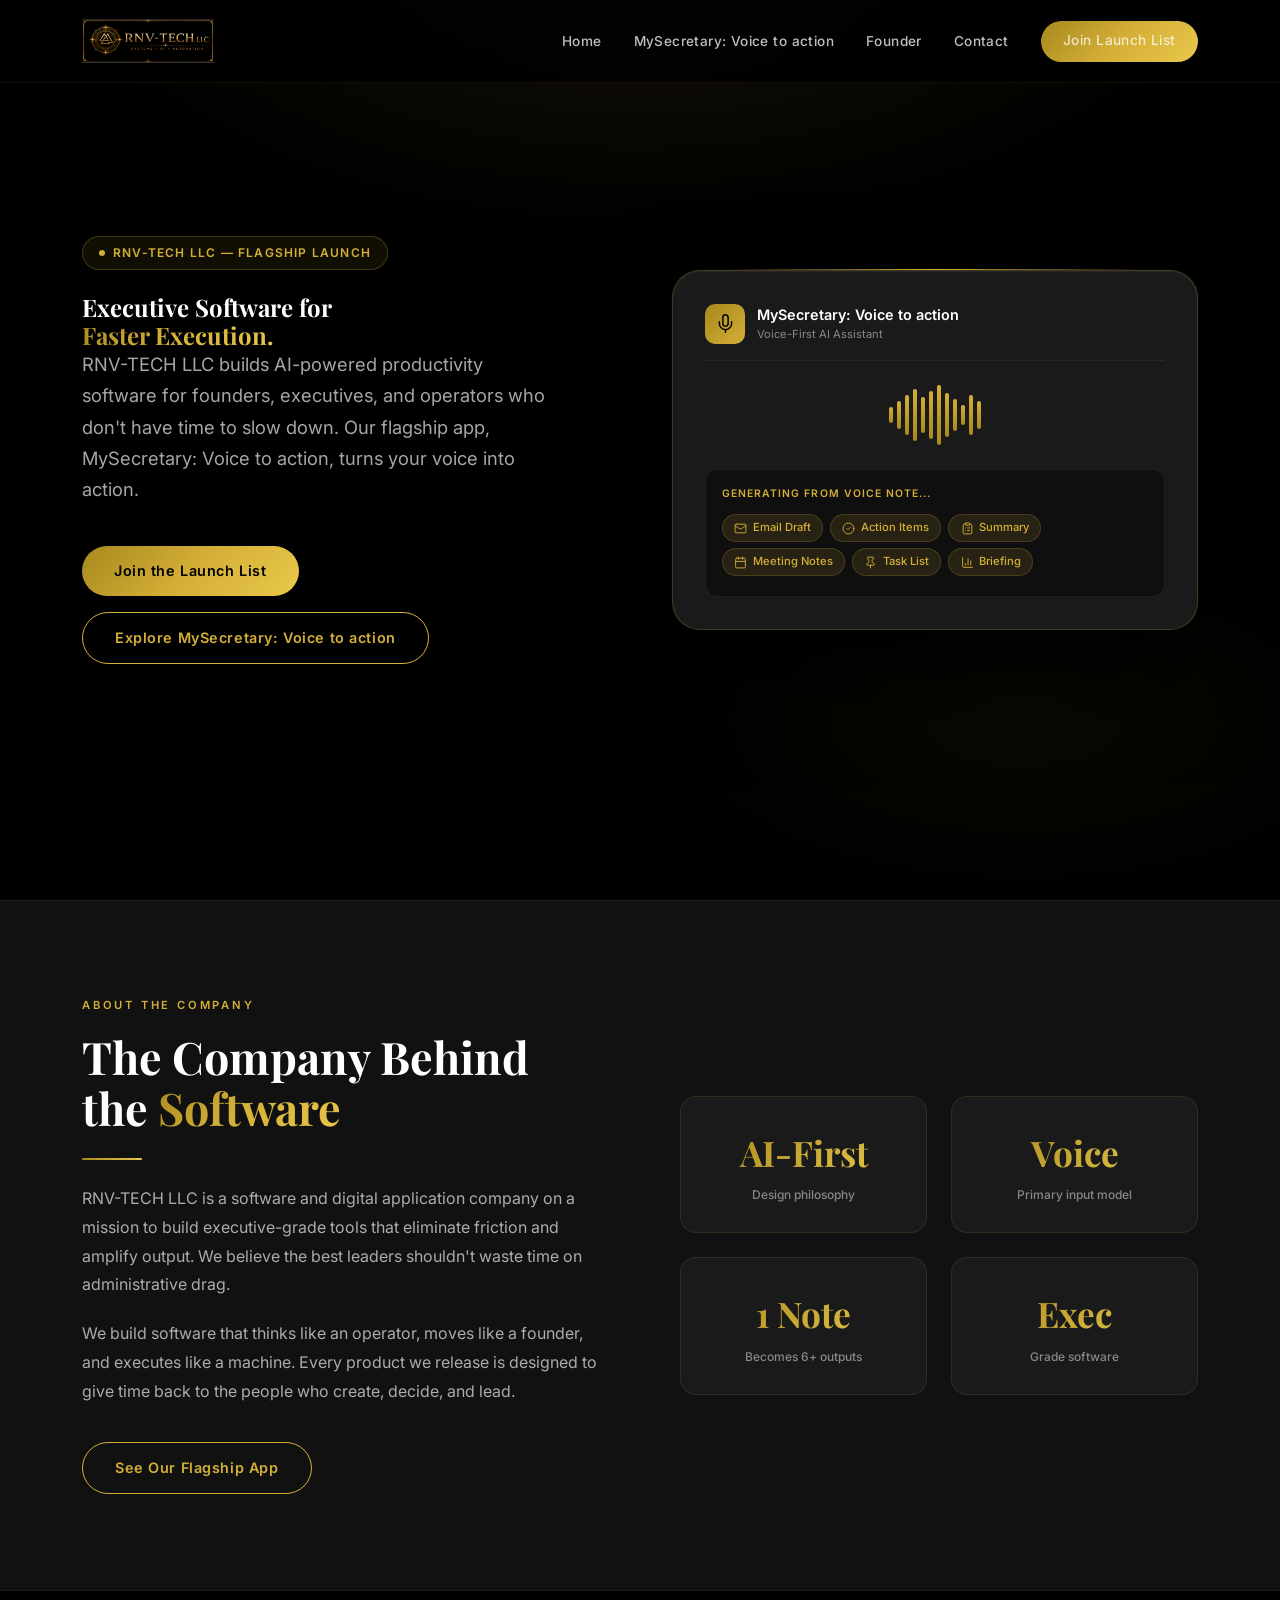
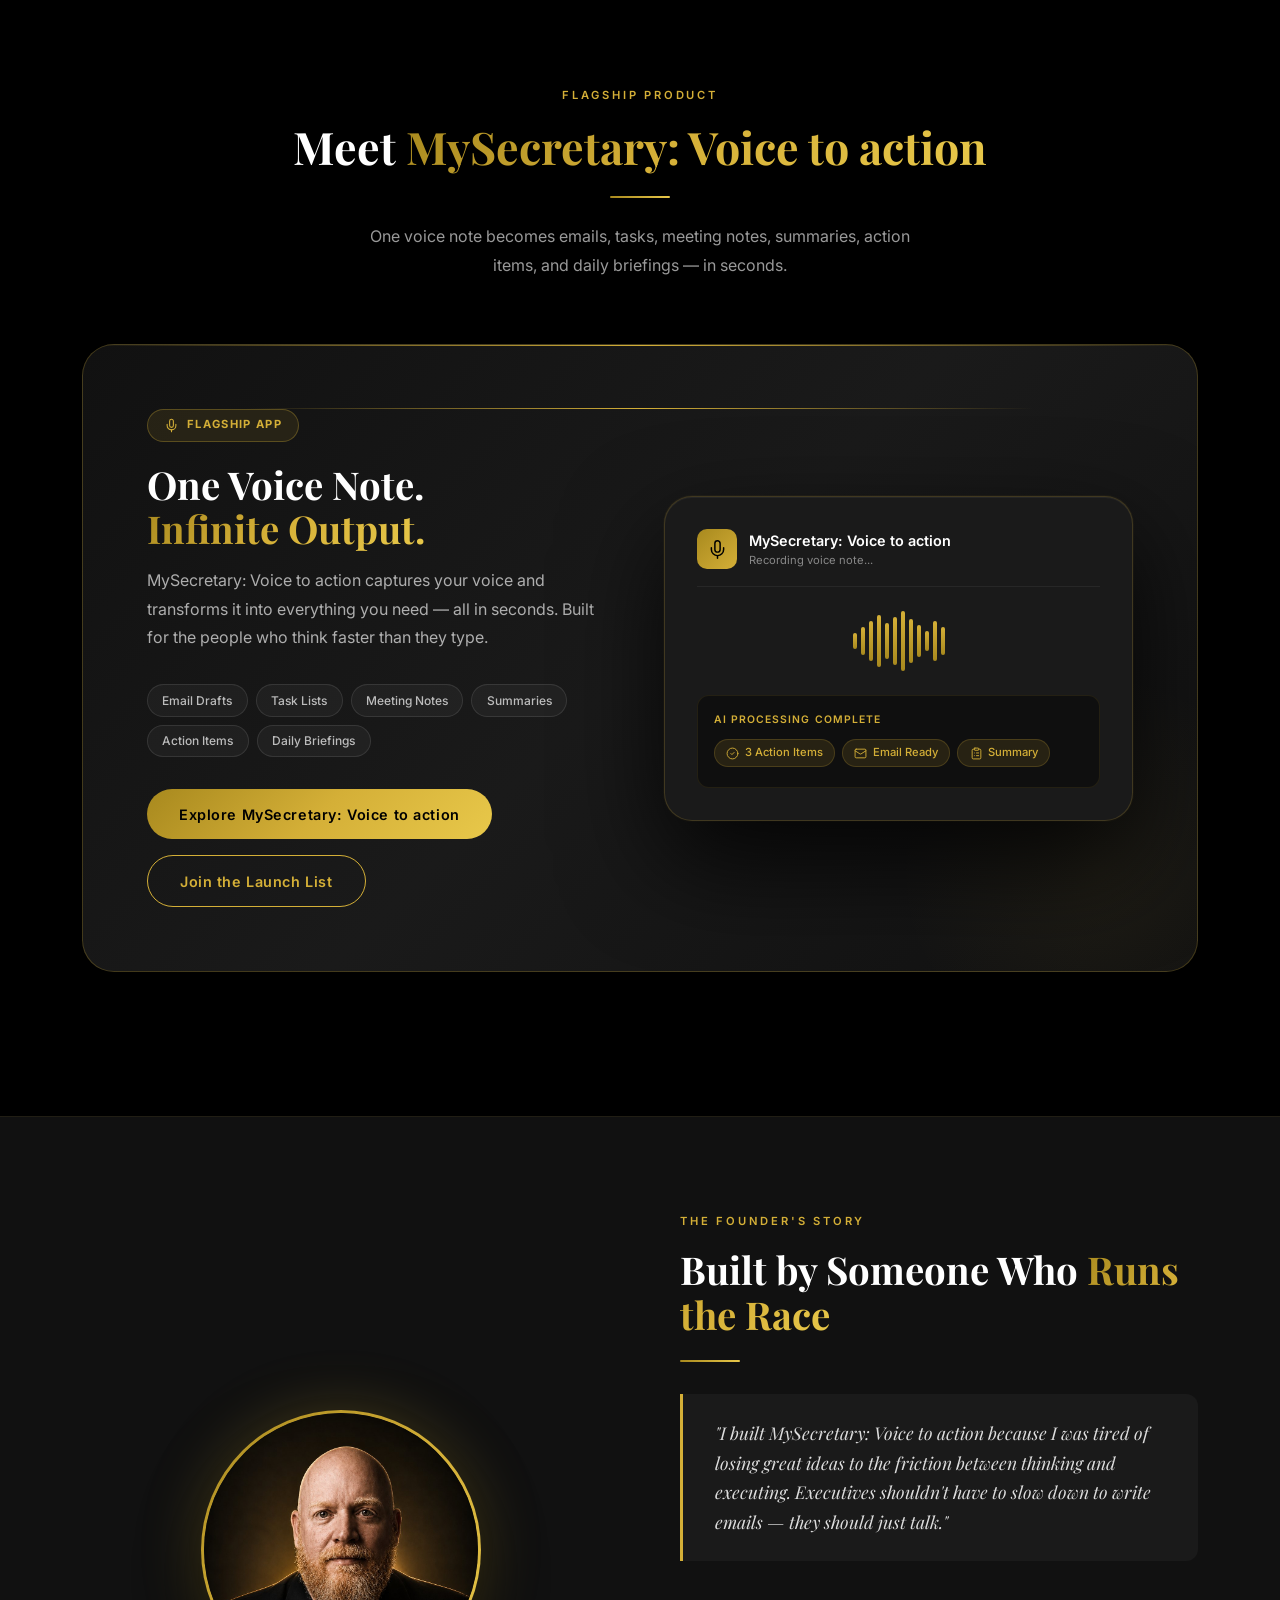
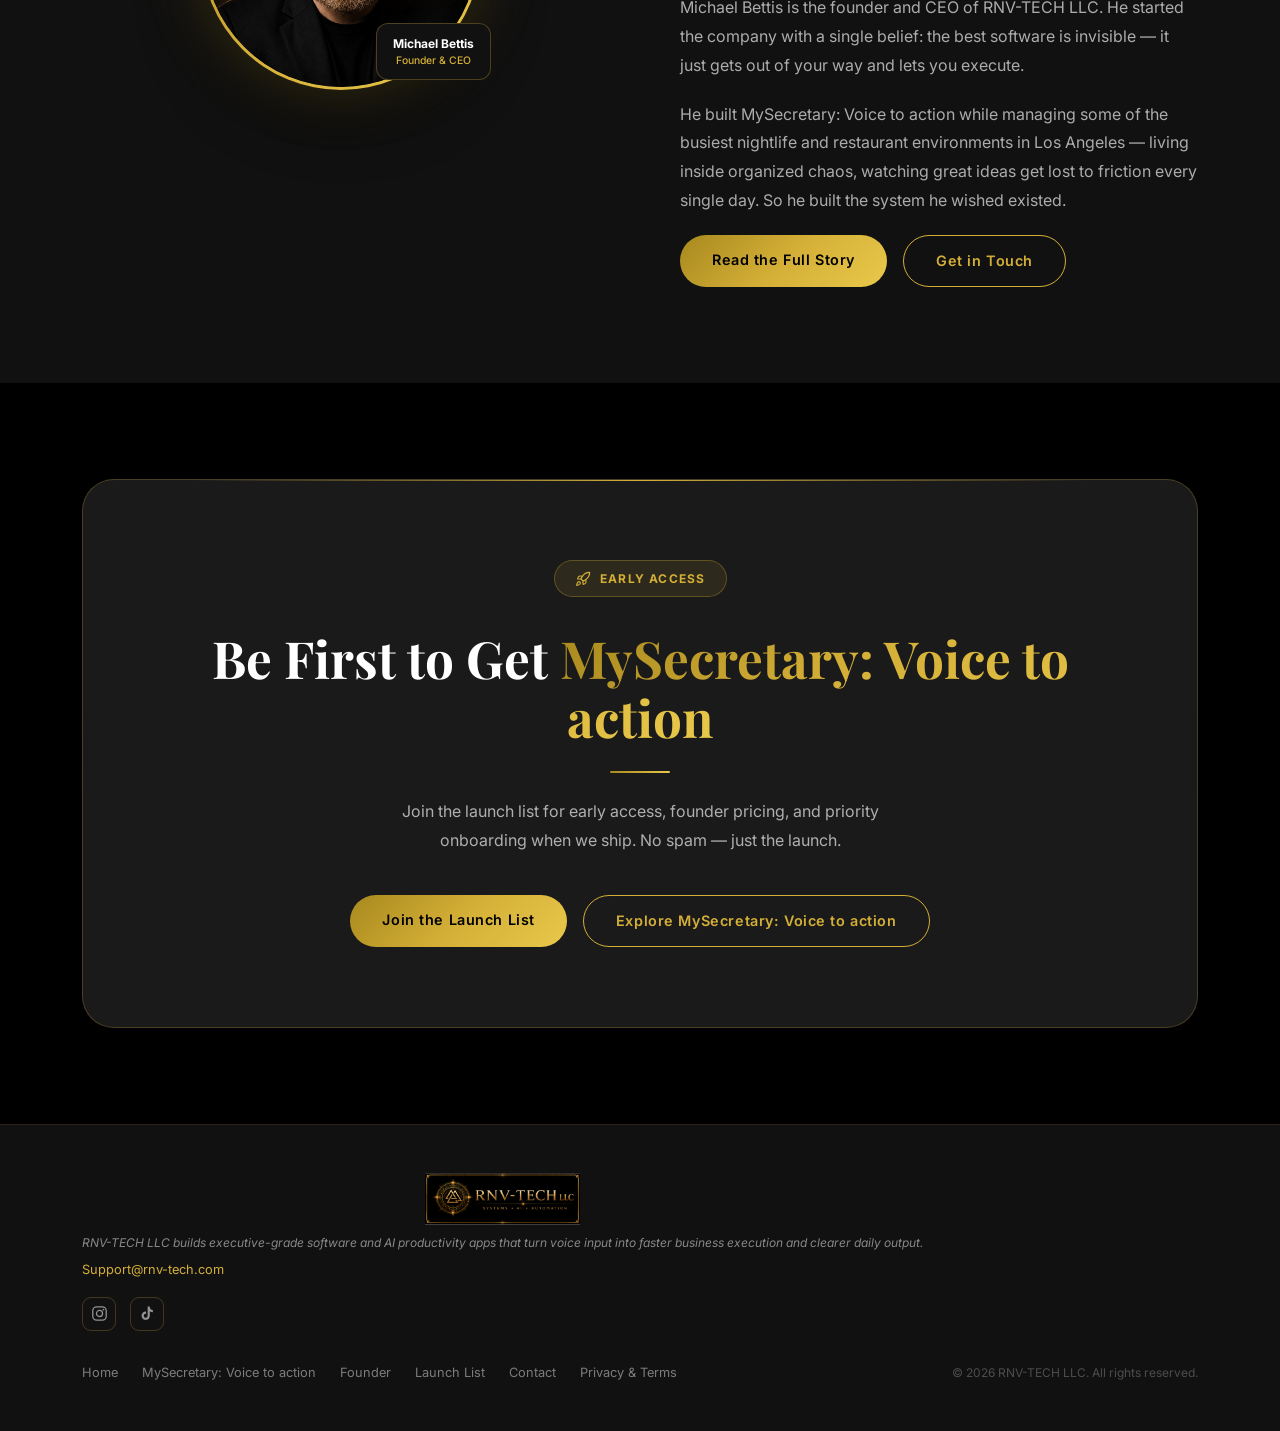
==== commit a953c655: "Use full "MySecretary: Voice to action" name in all remaining instances Switches the previously-shor" ====
--- a/index.html
+++ b/index.html
@@ -23,7 +23,7 @@
       </a>
       <ul class="nav-links">
         <li><a href="index.html">Home</a></li>
-        <li><a href="mysecretary.html">MySecretary</a></li>
+        <li><a href="mysecretary.html">MySecretary: Voice to action</a></li>
         <li><a href="founder.html">Founder</a></li>
         <li><a href="contact.html">Contact</a></li>
         <li><a href="contact.html#launch" class="btn btn-gold nav-cta">Join Launch List</a></li>
@@ -32,7 +32,7 @@
     </div>
     <div class="mobile-menu" id="mobile-menu">
       <a href="index.html">Home</a>
-      <a href="mysecretary.html">MySecretary</a>
+      <a href="mysecretary.html">MySecretary: Voice to action</a>
       <a href="founder.html">Founder</a>
       <a href="contact.html">Contact</a>
       <a href="contact.html#launch" class="btn btn-gold">Join the Launch List</a>
@@ -52,7 +52,7 @@
         <p class="hero-sub">RNV-TECH LLC builds AI-powered productivity software for founders, executives, and operators who don't have time to slow down. Our flagship app, MySecretary: Voice to action, turns your voice into action.</p>
         <div class="hero-actions">
           <a href="contact.html#launch" class="btn btn-gold">Join the Launch List</a>
-          <a href="mysecretary.html" class="btn btn-outline">Explore MySecretary</a>
+          <a href="mysecretary.html" class="btn btn-outline">Explore MySecretary: Voice to action</a>
         </div>
       </div>
       <div class="hero-visual">
@@ -60,7 +60,7 @@
           <div class="mockup-header">
             <div class="mockup-icon"><svg viewBox="0 0 24 24" fill="none" stroke="currentColor" stroke-width="1.7" stroke-linecap="round" stroke-linejoin="round" aria-hidden="true"><path d="M12 2a3 3 0 0 0-3 3v7a3 3 0 0 0 6 0V5a3 3 0 0 0-3-3Z"/><path d="M19 10v2a7 7 0 0 1-14 0v-2"/><line x1="12" x2="12" y1="19" y2="22"/></svg></div>
             <div>
-              <div class="mockup-title">MySecretary</div>
+              <div class="mockup-title">MySecretary: Voice to action</div>
               <div class="mockup-sub">Voice-First AI Assistant</div>
             </div>
           </div>
@@ -131,14 +131,14 @@
             <span class="feature-tag">Daily Briefings</span>
           </div>
           <div style="display:flex;gap:1rem;flex-wrap:wrap;">
-            <a href="mysecretary.html" class="btn btn-gold">Explore MySecretary</a>
+            <a href="mysecretary.html" class="btn btn-gold">Explore MySecretary: Voice to action</a>
             <a href="contact.html#launch" class="btn btn-outline">Join the Launch List</a>
           </div>
         </div>
         <div class="app-mockup">
           <div class="mockup-header">
             <div class="mockup-icon"><svg viewBox="0 0 24 24" fill="none" stroke="currentColor" stroke-width="1.7" stroke-linecap="round" stroke-linejoin="round" aria-hidden="true"><path d="M12 2a3 3 0 0 0-3 3v7a3 3 0 0 0 6 0V5a3 3 0 0 0-3-3Z"/><path d="M19 10v2a7 7 0 0 1-14 0v-2"/><line x1="12" x2="12" y1="19" y2="22"/></svg></div>
-            <div><div class="mockup-title">MySecretary</div><div class="mockup-sub">Recording voice note...</div></div>
+            <div><div class="mockup-title">MySecretary: Voice to action</div><div class="mockup-sub">Recording voice note...</div></div>
           </div>
           <div class="voice-wave">
             <div class="wave-bar"></div><div class="wave-bar"></div><div class="wave-bar"></div>
@@ -201,7 +201,7 @@
       <p>Join the launch list for early access, founder pricing, and priority onboarding when we ship. No spam — just the launch.</p>
       <div class="cta-actions">
         <a href="contact.html#launch" class="btn btn-gold">Join the Launch List</a>
-        <a href="mysecretary.html" class="btn btn-outline">Explore MySecretary</a>
+        <a href="mysecretary.html" class="btn btn-outline">Explore MySecretary: Voice to action</a>
       </div>
     </div>
   </div>
@@ -222,7 +222,7 @@
       </div>
       <div class="footer-links">
         <a href="index.html">Home</a>
-        <a href="mysecretary.html">MySecretary</a>
+        <a href="mysecretary.html">MySecretary: Voice to action</a>
         <a href="founder.html">Founder</a>
         <a href="contact.html#launch">Launch List</a>
         <a href="contact.html">Contact</a>
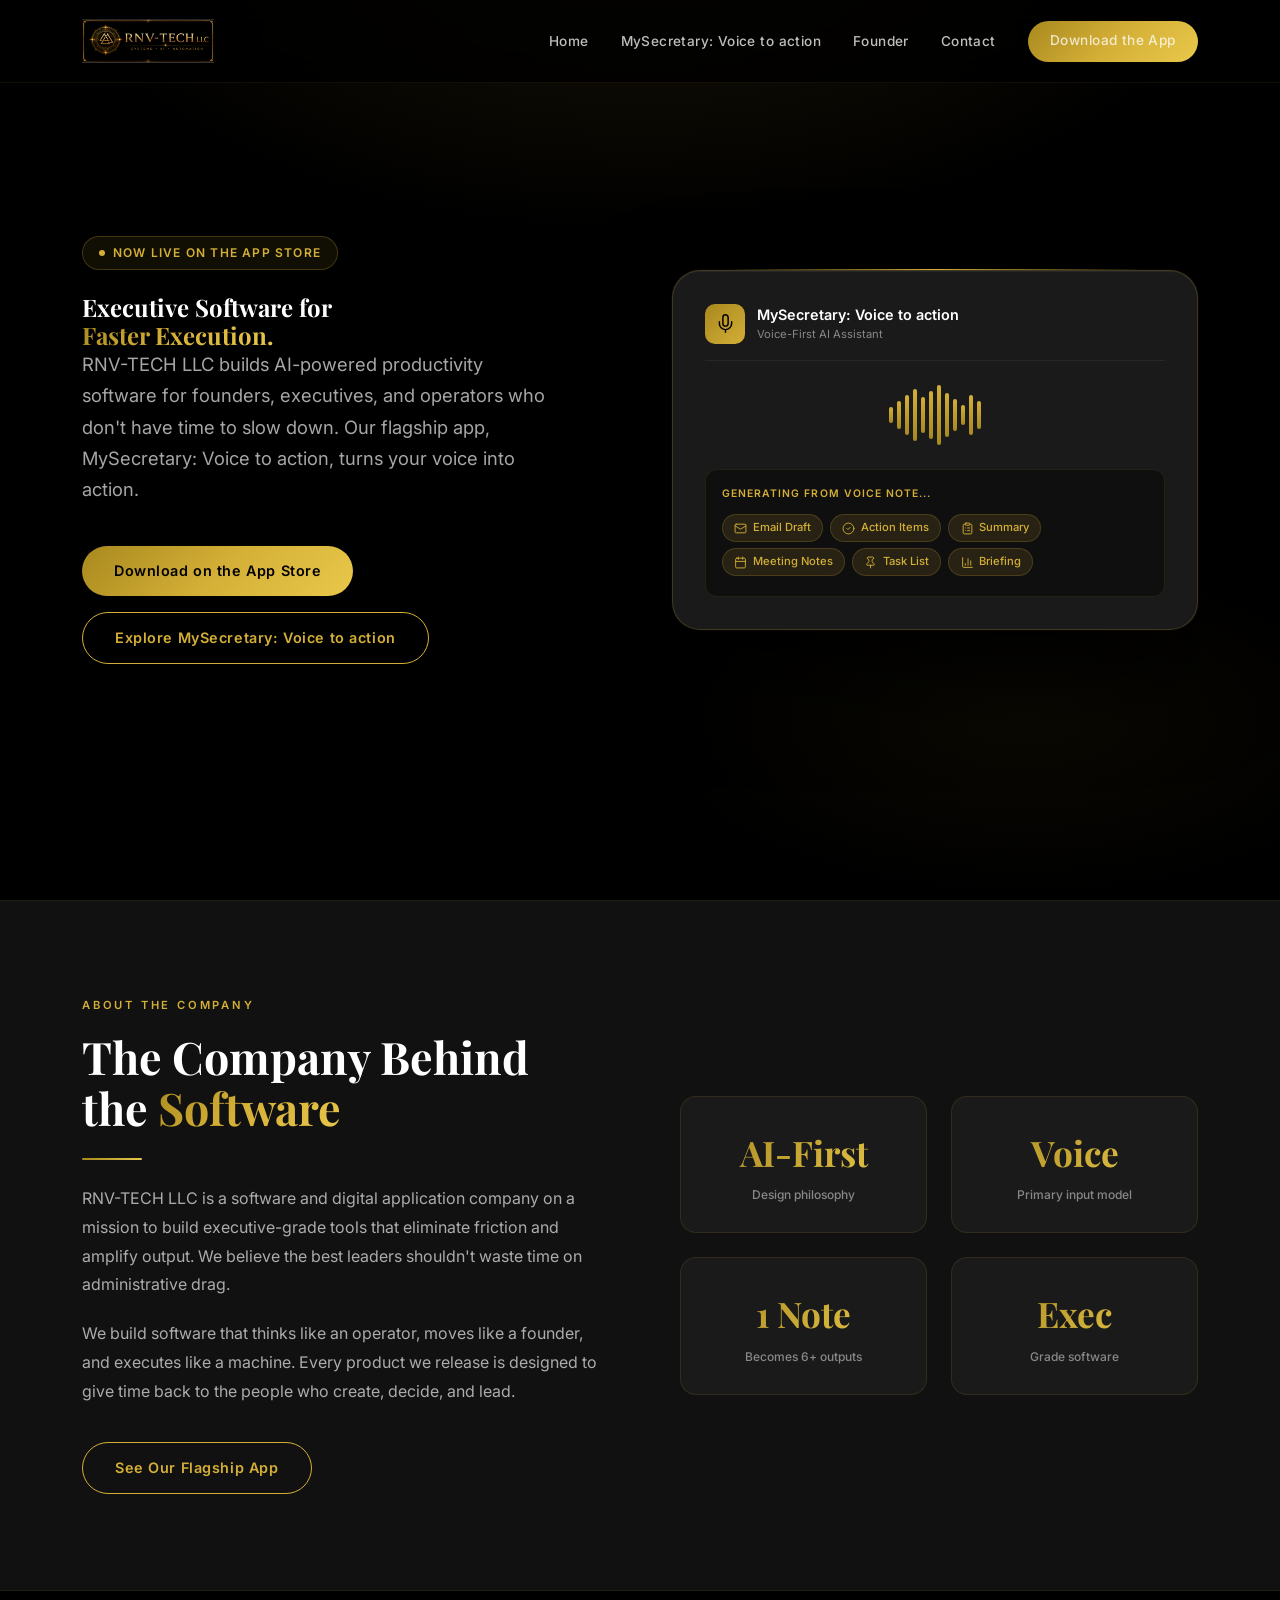
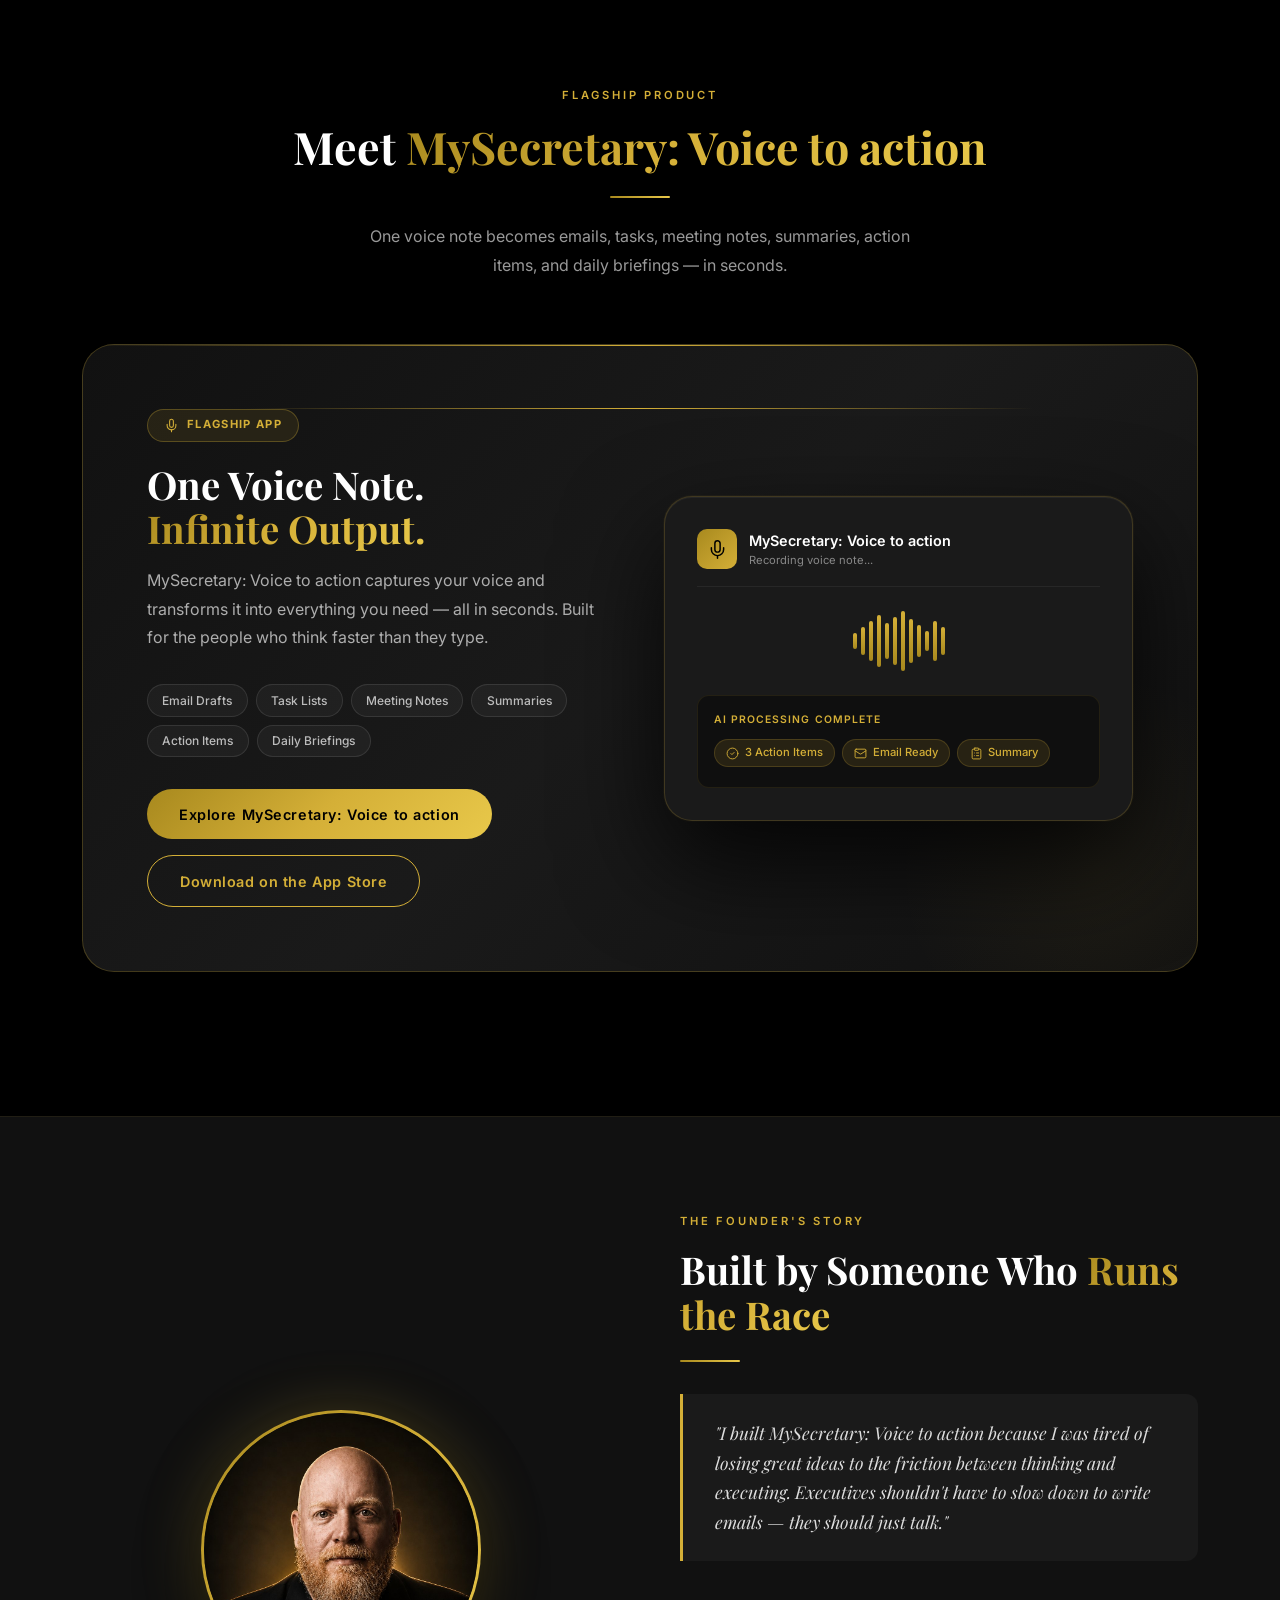
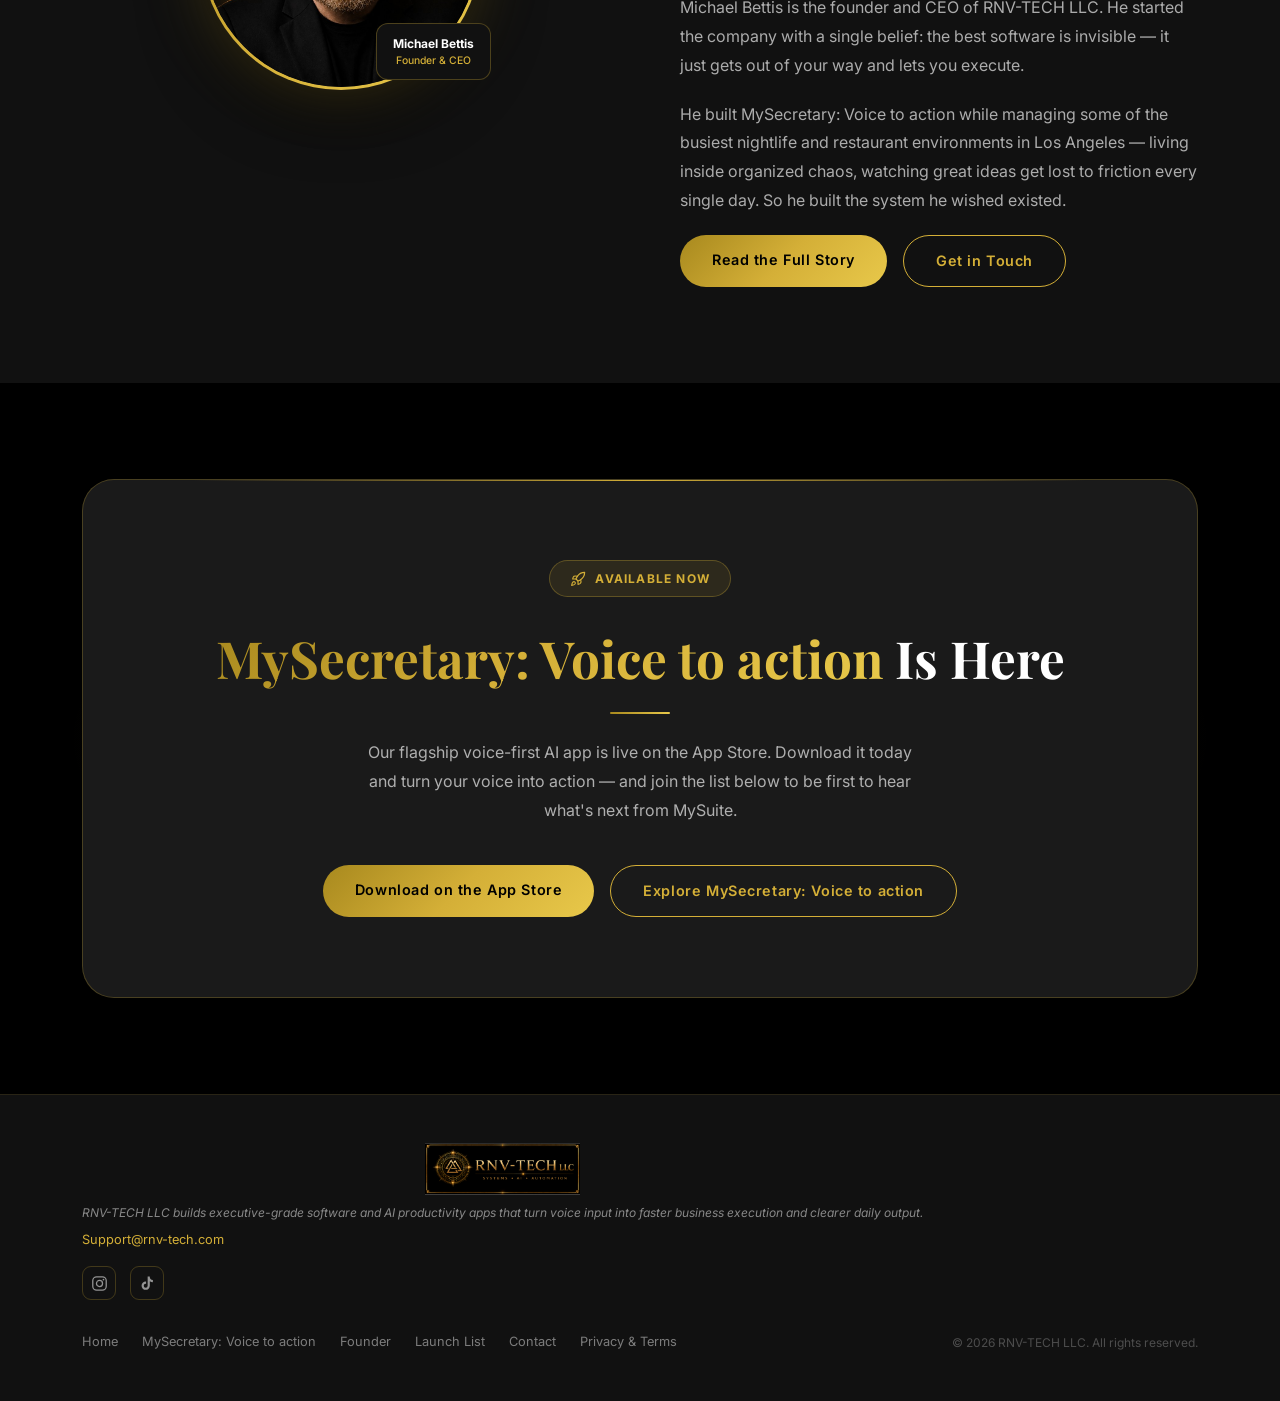
==== commit f5b0e1ad: "Update site for MySecretary App Store launch MySecretary: Voice to action is live on the App Store (" ====
--- a/index.html
+++ b/index.html
@@ -10,9 +10,40 @@
   <link rel="preconnect" href="https://fonts.gstatic.com" crossorigin />
   <link href="https://fonts.googleapis.com/css2?family=Playfair+Display:wght@400;600;700;800&family=Inter:wght@400;500;600;700&display=swap" rel="stylesheet" />
   <link rel="icon" type="image/png" href="images/favicon.png" />
+  <link rel="preload" href="images/loader-medallion.webp" as="image" type="image/webp" />
+  <link rel="preload" href="images/loader-wordmark.webp" as="image" type="image/webp" />
   <link rel="stylesheet" href="css/style.css" />
+  <script>
+    // Show the loading screen once per visit; skip it entirely for reduced-motion users
+    (function () {
+      try {
+        if (window.matchMedia && matchMedia('(prefers-reduced-motion: reduce)').matches) return;
+        if (sessionStorage.getItem('rnvLoaderShown')) return;
+        sessionStorage.setItem('rnvLoaderShown', '1');
+        document.documentElement.classList.add('rnv-load');
+      } catch (e) {}
+    })();
+  </script>
 </head>
 <body>
+
+<!-- ── LOADING SCREEN ── -->
+<div id="rnv-loader" role="status" aria-label="Loading RNV-TECH">
+  <div class="rnvl-lockup">
+    <div class="rnvl-med-wrap">
+      <div class="rnvl-med"></div>
+      <div class="rnvl-glint rnvl-glint-med"></div>
+      <div class="rnvl-arc"></div>
+      <div class="rnvl-pulse"></div>
+    </div>
+    <div class="rnvl-word-wrap">
+      <div class="rnvl-word"></div>
+      <div class="rnvl-glint rnvl-glint-word"></div>
+    </div>
+    <div class="rnvl-progress"><i></i></div>
+  </div>
+  <button type="button" class="rnvl-skip" id="rnvl-skip">Skip</button>
+</div>
 
 <!-- ── NAV ── -->
 <nav id="navbar">
@@ -26,7 +57,7 @@
         <li><a href="mysecretary.html">MySecretary: Voice to action</a></li>
         <li><a href="founder.html">Founder</a></li>
         <li><a href="contact.html">Contact</a></li>
-        <li><a href="contact.html#launch" class="btn btn-gold nav-cta">Join Launch List</a></li>
+        <li><a href="https://apps.apple.com/us/app/mysecretary-voice-to-action/id6780405200" target="_blank" rel="noopener" class="btn btn-gold nav-cta">Download the App</a></li>
       </ul>
       <div class="hamburger" id="hamburger"><span></span><span></span><span></span></div>
     </div>
@@ -35,7 +66,7 @@
       <a href="mysecretary.html">MySecretary: Voice to action</a>
       <a href="founder.html">Founder</a>
       <a href="contact.html">Contact</a>
-      <a href="contact.html#launch" class="btn btn-gold">Join the Launch List</a>
+      <a href="https://apps.apple.com/us/app/mysecretary-voice-to-action/id6780405200" target="_blank" rel="noopener" class="btn btn-gold">Download the App</a>
     </div>
   </div>
 </nav>
@@ -47,11 +78,11 @@
   <div class="container">
     <div class="hero-grid">
       <div class="hero-content">
-        <div class="hero-label">RNV-TECH LLC — Flagship Launch</div>
+        <div class="hero-label">Now Live on the App Store</div>
         <h1>Executive Software for<br /><span class="gold-text">Faster Execution.</span></h1>
         <p class="hero-sub">RNV-TECH LLC builds AI-powered productivity software for founders, executives, and operators who don't have time to slow down. Our flagship app, MySecretary: Voice to action, turns your voice into action.</p>
         <div class="hero-actions">
-          <a href="contact.html#launch" class="btn btn-gold">Join the Launch List</a>
+          <a href="https://apps.apple.com/us/app/mysecretary-voice-to-action/id6780405200" target="_blank" rel="noopener" class="btn btn-gold">Download on the App Store</a>
           <a href="mysecretary.html" class="btn btn-outline">Explore MySecretary: Voice to action</a>
         </div>
       </div>
@@ -132,7 +163,7 @@
           </div>
           <div style="display:flex;gap:1rem;flex-wrap:wrap;">
             <a href="mysecretary.html" class="btn btn-gold">Explore MySecretary: Voice to action</a>
-            <a href="contact.html#launch" class="btn btn-outline">Join the Launch List</a>
+            <a href="https://apps.apple.com/us/app/mysecretary-voice-to-action/id6780405200" target="_blank" rel="noopener" class="btn btn-outline">Download on the App Store</a>
           </div>
         </div>
         <div class="app-mockup">
@@ -195,12 +226,12 @@
 <section id="cta">
   <div class="container">
     <div class="cta-card fade-in">
-      <div class="cta-badge"><svg viewBox="0 0 24 24" fill="none" stroke="currentColor" stroke-width="1.7" stroke-linecap="round" stroke-linejoin="round" aria-hidden="true"><path d="M4.5 16.5c-1.5 1.26-2 5-2 5s3.74-.5 5-2c.71-.84.7-2.13-.09-2.91a2.18 2.18 0 0 0-2.91-.09z"/><path d="m12 15-3-3a22 22 0 0 1 2-3.95A12.88 12.88 0 0 1 22 2c0 2.72-.78 7.5-6 11a22.35 22.35 0 0 1-4 2z"/><path d="M9 12H4s.55-3.03 2-4c1.62-1.08 5 0 5 0"/><path d="M12 15v5s3.03-.55 4-2c1.08-1.62 0-5 0-5"/></svg> Early Access</div>
-      <h2>Be First to Get <span class="gold-text">MySecretary: Voice to action</span></h2>
+      <div class="cta-badge"><svg viewBox="0 0 24 24" fill="none" stroke="currentColor" stroke-width="1.7" stroke-linecap="round" stroke-linejoin="round" aria-hidden="true"><path d="M4.5 16.5c-1.5 1.26-2 5-2 5s3.74-.5 5-2c.71-.84.7-2.13-.09-2.91a2.18 2.18 0 0 0-2.91-.09z"/><path d="m12 15-3-3a22 22 0 0 1 2-3.95A12.88 12.88 0 0 1 22 2c0 2.72-.78 7.5-6 11a22.35 22.35 0 0 1-4 2z"/><path d="M9 12H4s.55-3.03 2-4c1.62-1.08 5 0 5 0"/><path d="M12 15v5s3.03-.55 4-2c1.08-1.62 0-5 0-5"/></svg> Available Now</div>
+      <h2><span class="gold-text">MySecretary: Voice to action</span> Is Here</h2>
       <div class="gold-line"></div>
-      <p>Join the launch list for early access, founder pricing, and priority onboarding when we ship. No spam — just the launch.</p>
+      <p>Our flagship voice-first AI app is live on the App Store. Download it today and turn your voice into action — and join the list below to be first to hear what's next from MySuite.</p>
       <div class="cta-actions">
-        <a href="contact.html#launch" class="btn btn-gold">Join the Launch List</a>
+        <a href="https://apps.apple.com/us/app/mysecretary-voice-to-action/id6780405200" target="_blank" rel="noopener" class="btn btn-gold">Download on the App Store</a>
         <a href="mysecretary.html" class="btn btn-outline">Explore MySecretary: Voice to action</a>
       </div>
     </div>
--- a/css/style.css
+++ b/css/style.css
@@ -580,3 +580,41 @@
   .audience-grid { grid-template-columns: 1fr 1fr; }
   .about-stats { grid-template-columns: 1fr 1fr; }
 }
+
+/* ── LOADING SCREEN (home page) ── */
+#rnv-loader { position: fixed; inset: 0; z-index: 2000; display: none; align-items: center; justify-content: center; background: radial-gradient(120% 90% at 50% 42%, #0a0805 0%, #000 62%); }
+html.rnv-load { overflow: hidden; }
+html.rnv-load #rnv-loader { display: flex; animation: rnvlOverlayOut .6s 4.6s ease forwards; }
+.rnvl-lockup { display: flex; flex-direction: column; align-items: center; gap: 22px; animation: rnvlLift .7s 4.3s ease forwards; }
+.rnvl-med-wrap { position: relative; width: min(250px, 52vw); aspect-ratio: 1; }
+.rnvl-med { position: absolute; inset: 0; background: url('../images/loader-medallion.webp') center/contain no-repeat; animation: rnvlBloom 1.15s cubic-bezier(.2,.9,.25,1) both; }
+.rnvl-word-wrap { position: relative; width: min(280px, 56vw); aspect-ratio: 496/180; animation: rnvlRise .95s .8s cubic-bezier(.2,.9,.25,1) both; }
+.rnvl-word { position: absolute; inset: 0; background: url('../images/loader-wordmark.webp') center/contain no-repeat; }
+.rnvl-arc { position: absolute; inset: -3.5%; border-radius: 50%; opacity: 0; pointer-events: none;
+  background: conic-gradient(transparent 0turn .70turn, rgba(212,175,55,.15) .72turn, #d4af37 .86turn, #ffdf8e .965turn, transparent .97turn);
+  -webkit-mask: radial-gradient(farthest-side, transparent calc(100% - 5px), #000 calc(100% - 4px));
+          mask: radial-gradient(farthest-side, transparent calc(100% - 5px), #000 calc(100% - 4px));
+  animation: rnvlFadeIn .45s .5s forwards, rnvlSpin 1.2s linear infinite, rnvlFadeOut .5s 3.3s forwards; }
+.rnvl-pulse { position: absolute; inset: -3.5%; border-radius: 50%; border: 1.5px solid #ffdf8e; opacity: 0; pointer-events: none; animation: rnvlRing .7s 3.4s ease-out forwards; }
+.rnvl-glint { position: absolute; inset: 0; opacity: 0; pointer-events: none; filter: brightness(2.1) saturate(1.2);
+  -webkit-mask-image: linear-gradient(115deg, transparent 40%, #000 50%, transparent 60%); mask-image: linear-gradient(115deg, transparent 40%, #000 50%, transparent 60%);
+  -webkit-mask-size: 260% 100%; mask-size: 260% 100%; -webkit-mask-repeat: no-repeat; mask-repeat: no-repeat; }
+.rnvl-glint-med { background: url('../images/loader-medallion.webp') center/contain no-repeat; animation: rnvlSweep 1.15s 3.05s ease-in-out forwards; }
+.rnvl-glint-word { background: url('../images/loader-wordmark.webp') center/contain no-repeat; animation: rnvlSweep 1.15s 3.3s ease-in-out forwards; }
+.rnvl-progress { width: min(230px, 48vw); height: 2px; background: rgba(212,175,55,.14); border-radius: 2px; overflow: hidden; }
+.rnvl-progress i { display: block; height: 100%; width: 0; border-radius: 2px; background: linear-gradient(90deg, #d4af37, #ffdf8e); box-shadow: 0 0 8px rgba(255,223,142,.7); animation: rnvlFill 2.6s .7s cubic-bezier(.25,.7,.2,1) forwards; }
+.rnvl-skip { position: absolute; bottom: 30px; left: 50%; transform: translateX(-50%); background: none; border: 1px solid rgba(212,175,55,.25); color: rgba(212,175,55,.7); font-family: 'Inter', sans-serif; font-size: .68rem; font-weight: 600; letter-spacing: .2em; text-transform: uppercase; padding: .55rem 1.5rem; border-radius: 50px; cursor: pointer; opacity: 0; animation: rnvlFadeIn .5s .9s forwards; transition: color var(--transition), border-color var(--transition); }
+.rnvl-skip:hover, .rnvl-skip:focus-visible { color: var(--gold); border-color: var(--gold); outline: none; }
+html.rnv-load #rnv-loader.rnvl-skip-out { animation: rnvlOverlayOut .5s .1s ease forwards; }
+html.rnv-load #rnv-loader.rnvl-skip-out .rnvl-lockup { animation: rnvlLift .45s ease forwards; }
+@keyframes rnvlBloom { from { opacity: 0; transform: scale(.82); filter: blur(7px); } to { opacity: 1; transform: scale(1); filter: blur(0) drop-shadow(0 0 18px rgba(212,175,55,.28)); } }
+@keyframes rnvlRise { from { opacity: 0; transform: translateY(14px); } to { opacity: 1; transform: none; } }
+@keyframes rnvlSpin { to { transform: rotate(1turn); } }
+@keyframes rnvlFadeIn { to { opacity: 1; } }
+@keyframes rnvlFadeOut { to { opacity: 0; } }
+@keyframes rnvlFill { to { width: 100%; } }
+@keyframes rnvlRing { 0% { opacity: .85; transform: scale(1); } 100% { opacity: 0; transform: scale(1.3); } }
+@keyframes rnvlLift { to { opacity: 0; transform: translateY(-16px); filter: blur(3px); } }
+@keyframes rnvlOverlayOut { to { opacity: 0; visibility: hidden; } }
+@keyframes rnvlSweep { 0% { -webkit-mask-position: 130% 0; mask-position: 130% 0; opacity: 0; } 15% { opacity: .95; } 75% { opacity: .95; } 100% { -webkit-mask-position: -130% 0; mask-position: -130% 0; opacity: 0; } }
+@media (prefers-reduced-motion: reduce) { #rnv-loader { display: none !important; } html.rnv-load { overflow: auto; } }
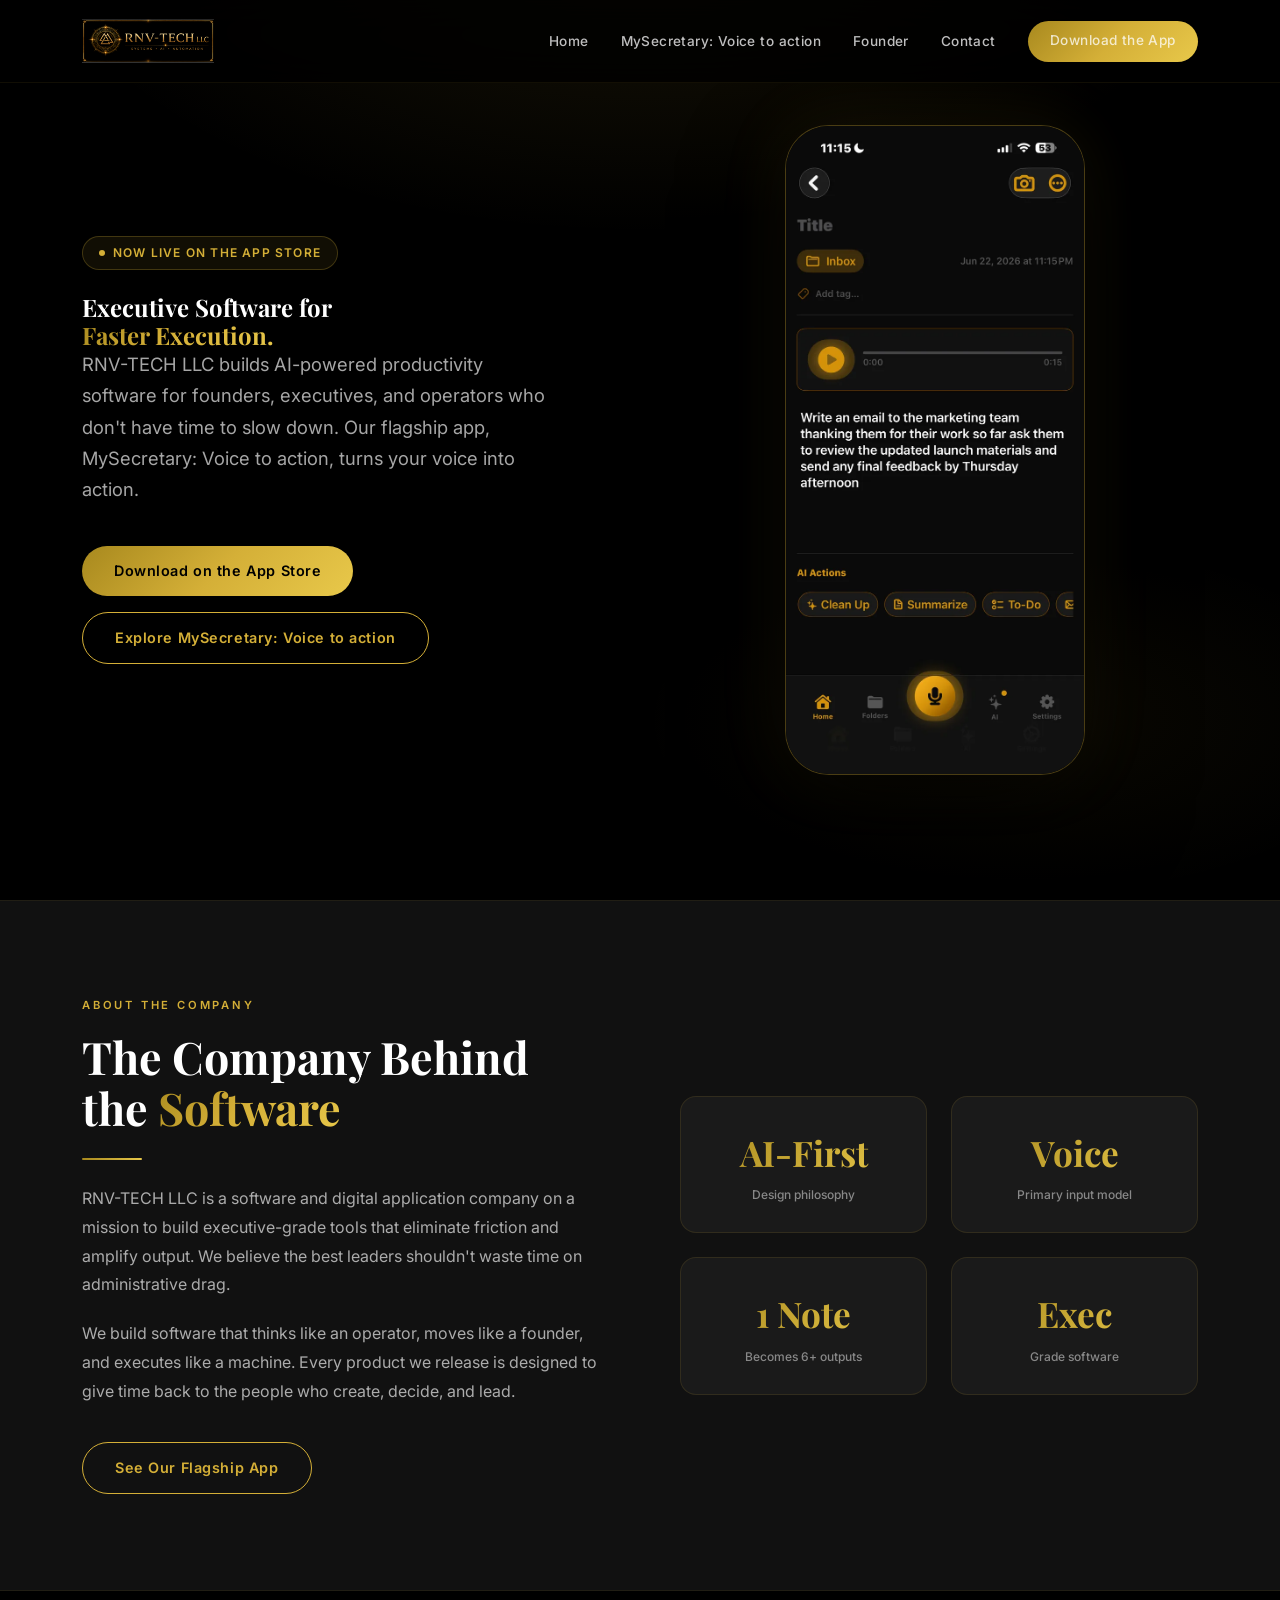
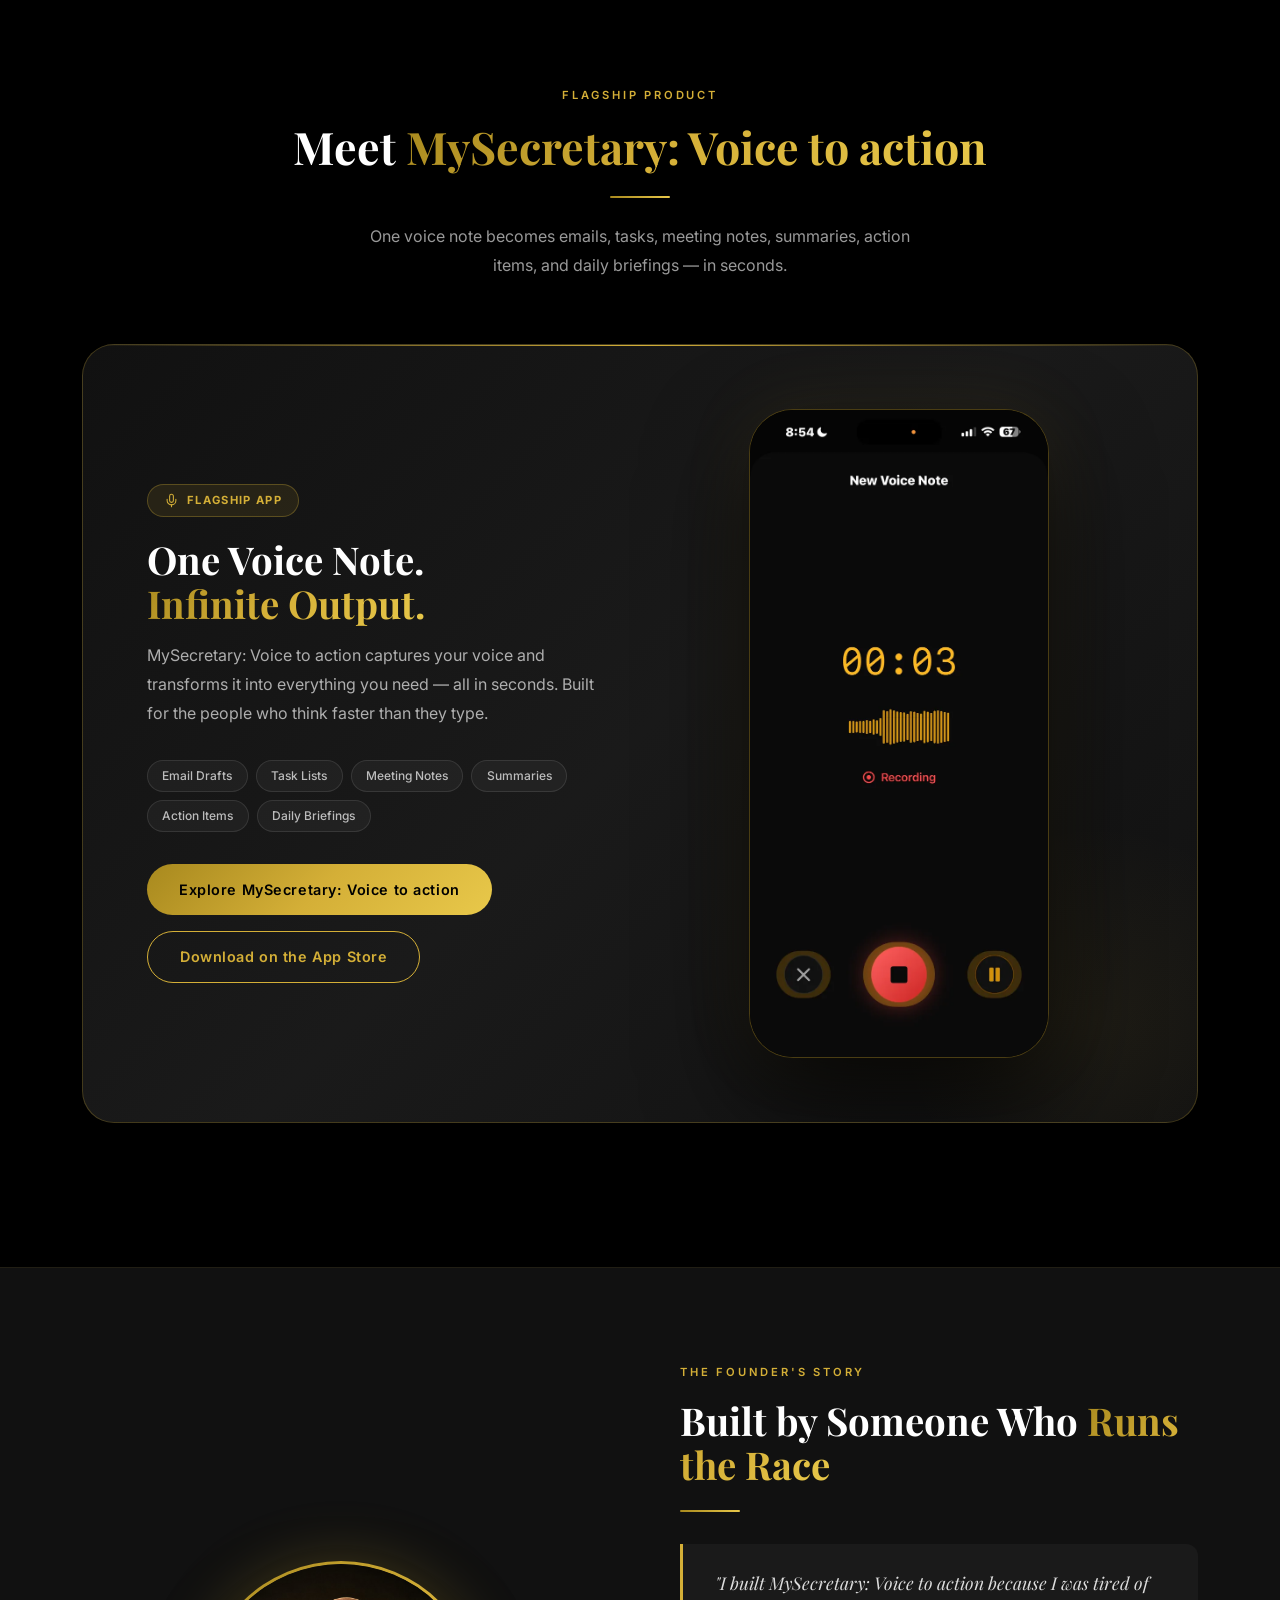
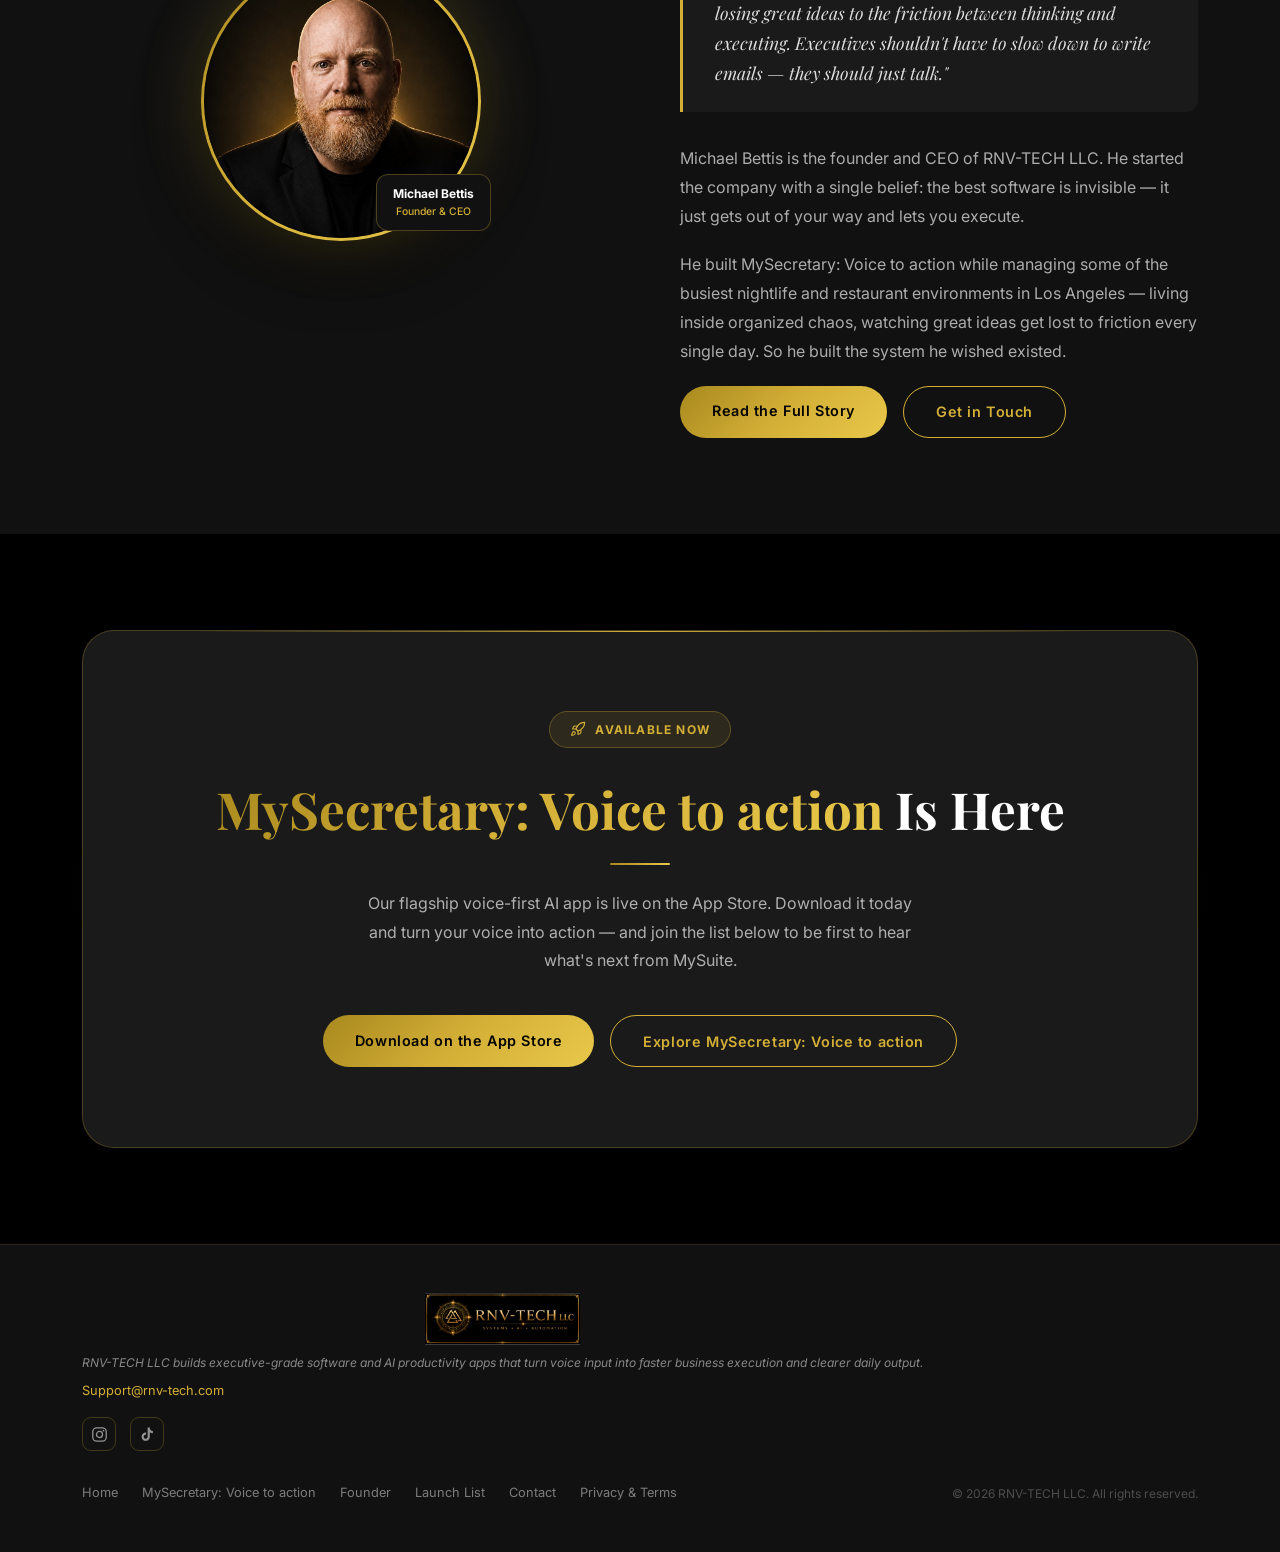
==== commit 3ffc748e: "Replace CSS app mockups with real app screenshots Swaps the three hand-built .app-mockup cards for r" ====
--- a/index.html
+++ b/index.html
@@ -87,30 +87,7 @@
         </div>
       </div>
       <div class="hero-visual">
-        <div class="app-mockup">
-          <div class="mockup-header">
-            <div class="mockup-icon"><svg viewBox="0 0 24 24" fill="none" stroke="currentColor" stroke-width="1.7" stroke-linecap="round" stroke-linejoin="round" aria-hidden="true"><path d="M12 2a3 3 0 0 0-3 3v7a3 3 0 0 0 6 0V5a3 3 0 0 0-3-3Z"/><path d="M19 10v2a7 7 0 0 1-14 0v-2"/><line x1="12" x2="12" y1="19" y2="22"/></svg></div>
-            <div>
-              <div class="mockup-title">MySecretary: Voice to action</div>
-              <div class="mockup-sub">Voice-First AI Assistant</div>
-            </div>
-          </div>
-          <div class="voice-wave">
-            <div class="wave-bar"></div><div class="wave-bar"></div><div class="wave-bar"></div>
-            <div class="wave-bar"></div><div class="wave-bar"></div><div class="wave-bar"></div>
-            <div class="wave-bar"></div><div class="wave-bar"></div><div class="wave-bar"></div>
-            <div class="wave-bar"></div><div class="wave-bar"></div><div class="wave-bar"></div>
-          </div>
-          <div class="mockup-output">
-            <div class="mockup-output-label">Generating from voice note...</div>
-            <span class="mockup-pill"><svg viewBox="0 0 24 24" fill="none" stroke="currentColor" stroke-width="1.7" stroke-linecap="round" stroke-linejoin="round" aria-hidden="true"><rect width="20" height="16" x="2" y="4" rx="2"/><path d="m22 7-8.97 5.7a1.94 1.94 0 0 1-2.06 0L2 7"/></svg> Email Draft</span>
-            <span class="mockup-pill"><svg viewBox="0 0 24 24" fill="none" stroke="currentColor" stroke-width="1.7" stroke-linecap="round" stroke-linejoin="round" aria-hidden="true"><circle cx="12" cy="12" r="10"/><path d="m9 12 2 2 4-4"/></svg> Action Items</span>
-            <span class="mockup-pill"><svg viewBox="0 0 24 24" fill="none" stroke="currentColor" stroke-width="1.7" stroke-linecap="round" stroke-linejoin="round" aria-hidden="true"><rect width="8" height="4" x="8" y="2" rx="1" ry="1"/><path d="M16 4h2a2 2 0 0 1 2 2v14a2 2 0 0 1-2 2H6a2 2 0 0 1-2-2V6a2 2 0 0 1 2-2h2"/><path d="M12 11h4"/><path d="M12 16h4"/><path d="M8 11h.01"/><path d="M8 16h.01"/></svg> Summary</span>
-            <span class="mockup-pill"><svg viewBox="0 0 24 24" fill="none" stroke="currentColor" stroke-width="1.7" stroke-linecap="round" stroke-linejoin="round" aria-hidden="true"><rect width="18" height="18" x="3" y="4" rx="2" ry="2"/><line x1="16" x2="16" y1="2" y2="6"/><line x1="8" x2="8" y1="2" y2="6"/><line x1="3" x2="21" y1="10" y2="10"/></svg> Meeting Notes</span>
-            <span class="mockup-pill"><svg viewBox="0 0 24 24" fill="none" stroke="currentColor" stroke-width="1.7" stroke-linecap="round" stroke-linejoin="round" aria-hidden="true"><path d="M12 17v5"/><path d="M9 10.76a2 2 0 0 1-1.11 1.79l-1.78.9A2 2 0 0 0 5 15.24V16a1 1 0 0 0 1 1h12a1 1 0 0 0 1-1v-.76a2 2 0 0 0-1.11-1.79l-1.78-.9A2 2 0 0 1 15 10.76V7a1 1 0 0 1 1-1 2 2 0 0 0 0-4H8a2 2 0 0 0 0 4 1 1 0 0 1 1 1z"/></svg> Task List</span>
-            <span class="mockup-pill"><svg viewBox="0 0 24 24" fill="none" stroke="currentColor" stroke-width="1.7" stroke-linecap="round" stroke-linejoin="round" aria-hidden="true"><path d="M3 3v16a2 2 0 0 0 2 2h16"/><path d="M18 17V9"/><path d="M13 17V5"/><path d="M8 17v-3"/></svg> Briefing</span>
-          </div>
-        </div>
+        <div class="phone-shot"><img src="images/shot-ai-actions.webp" alt="MySecretary: Voice to action — a transcribed voice note with AI actions: Clean Up, Summarize, To-Do" width="680" height="1477" /></div>
       </div>
     </div>
   </div>
@@ -166,24 +143,7 @@
             <a href="https://apps.apple.com/us/app/mysecretary-voice-to-action/id6780405200" target="_blank" rel="noopener" class="btn btn-outline">Download on the App Store</a>
           </div>
         </div>
-        <div class="app-mockup">
-          <div class="mockup-header">
-            <div class="mockup-icon"><svg viewBox="0 0 24 24" fill="none" stroke="currentColor" stroke-width="1.7" stroke-linecap="round" stroke-linejoin="round" aria-hidden="true"><path d="M12 2a3 3 0 0 0-3 3v7a3 3 0 0 0 6 0V5a3 3 0 0 0-3-3Z"/><path d="M19 10v2a7 7 0 0 1-14 0v-2"/><line x1="12" x2="12" y1="19" y2="22"/></svg></div>
-            <div><div class="mockup-title">MySecretary: Voice to action</div><div class="mockup-sub">Recording voice note...</div></div>
-          </div>
-          <div class="voice-wave">
-            <div class="wave-bar"></div><div class="wave-bar"></div><div class="wave-bar"></div>
-            <div class="wave-bar"></div><div class="wave-bar"></div><div class="wave-bar"></div>
-            <div class="wave-bar"></div><div class="wave-bar"></div><div class="wave-bar"></div>
-            <div class="wave-bar"></div><div class="wave-bar"></div><div class="wave-bar"></div>
-          </div>
-          <div class="mockup-output">
-            <div class="mockup-output-label">AI Processing Complete</div>
-            <span class="mockup-pill"><svg viewBox="0 0 24 24" fill="none" stroke="currentColor" stroke-width="1.7" stroke-linecap="round" stroke-linejoin="round" aria-hidden="true"><circle cx="12" cy="12" r="10"/><path d="m9 12 2 2 4-4"/></svg> 3 Action Items</span>
-            <span class="mockup-pill"><svg viewBox="0 0 24 24" fill="none" stroke="currentColor" stroke-width="1.7" stroke-linecap="round" stroke-linejoin="round" aria-hidden="true"><rect width="20" height="16" x="2" y="4" rx="2"/><path d="m22 7-8.97 5.7a1.94 1.94 0 0 1-2.06 0L2 7"/></svg> Email Ready</span>
-            <span class="mockup-pill"><svg viewBox="0 0 24 24" fill="none" stroke="currentColor" stroke-width="1.7" stroke-linecap="round" stroke-linejoin="round" aria-hidden="true"><rect width="8" height="4" x="8" y="2" rx="1" ry="1"/><path d="M16 4h2a2 2 0 0 1 2 2v14a2 2 0 0 1-2 2H6a2 2 0 0 1-2-2V6a2 2 0 0 1 2-2h2"/><path d="M12 11h4"/><path d="M12 16h4"/><path d="M8 11h.01"/><path d="M8 16h.01"/></svg> Summary</span>
-          </div>
-        </div>
+        <div class="phone-shot"><img src="images/shot-recording.webp" alt="MySecretary: Voice to action recording a voice note" width="680" height="1477" loading="lazy" /></div>
       </div>
     </div>
   </div>
--- a/css/style.css
+++ b/css/style.css
@@ -618,3 +618,8 @@
 @keyframes rnvlOverlayOut { to { opacity: 0; visibility: hidden; } }
 @keyframes rnvlSweep { 0% { -webkit-mask-position: 130% 0; mask-position: 130% 0; opacity: 0; } 15% { opacity: .95; } 75% { opacity: .95; } 100% { -webkit-mask-position: -130% 0; mask-position: -130% 0; opacity: 0; } }
 @media (prefers-reduced-motion: reduce) { #rnv-loader { display: none !important; } html.rnv-load { overflow: auto; } }
+
+/* ── REAL APP SCREENSHOTS ── */
+.phone-shot { position: relative; width: min(300px, 74vw); margin: 0 auto; border-radius: 44px; border: 1px solid rgba(212,175,55,0.35); overflow: hidden; background: #000; box-shadow: 0 40px 100px rgba(0,0,0,0.8), 0 0 70px rgba(212,175,55,0.10); }
+.phone-shot::before { content: ''; position: absolute; top: -1px; left: 12%; right: 12%; height: 1px; background: linear-gradient(90deg, transparent, var(--gold), transparent); z-index: 1; }
+.phone-shot img { display: block; width: 100%; height: auto; }
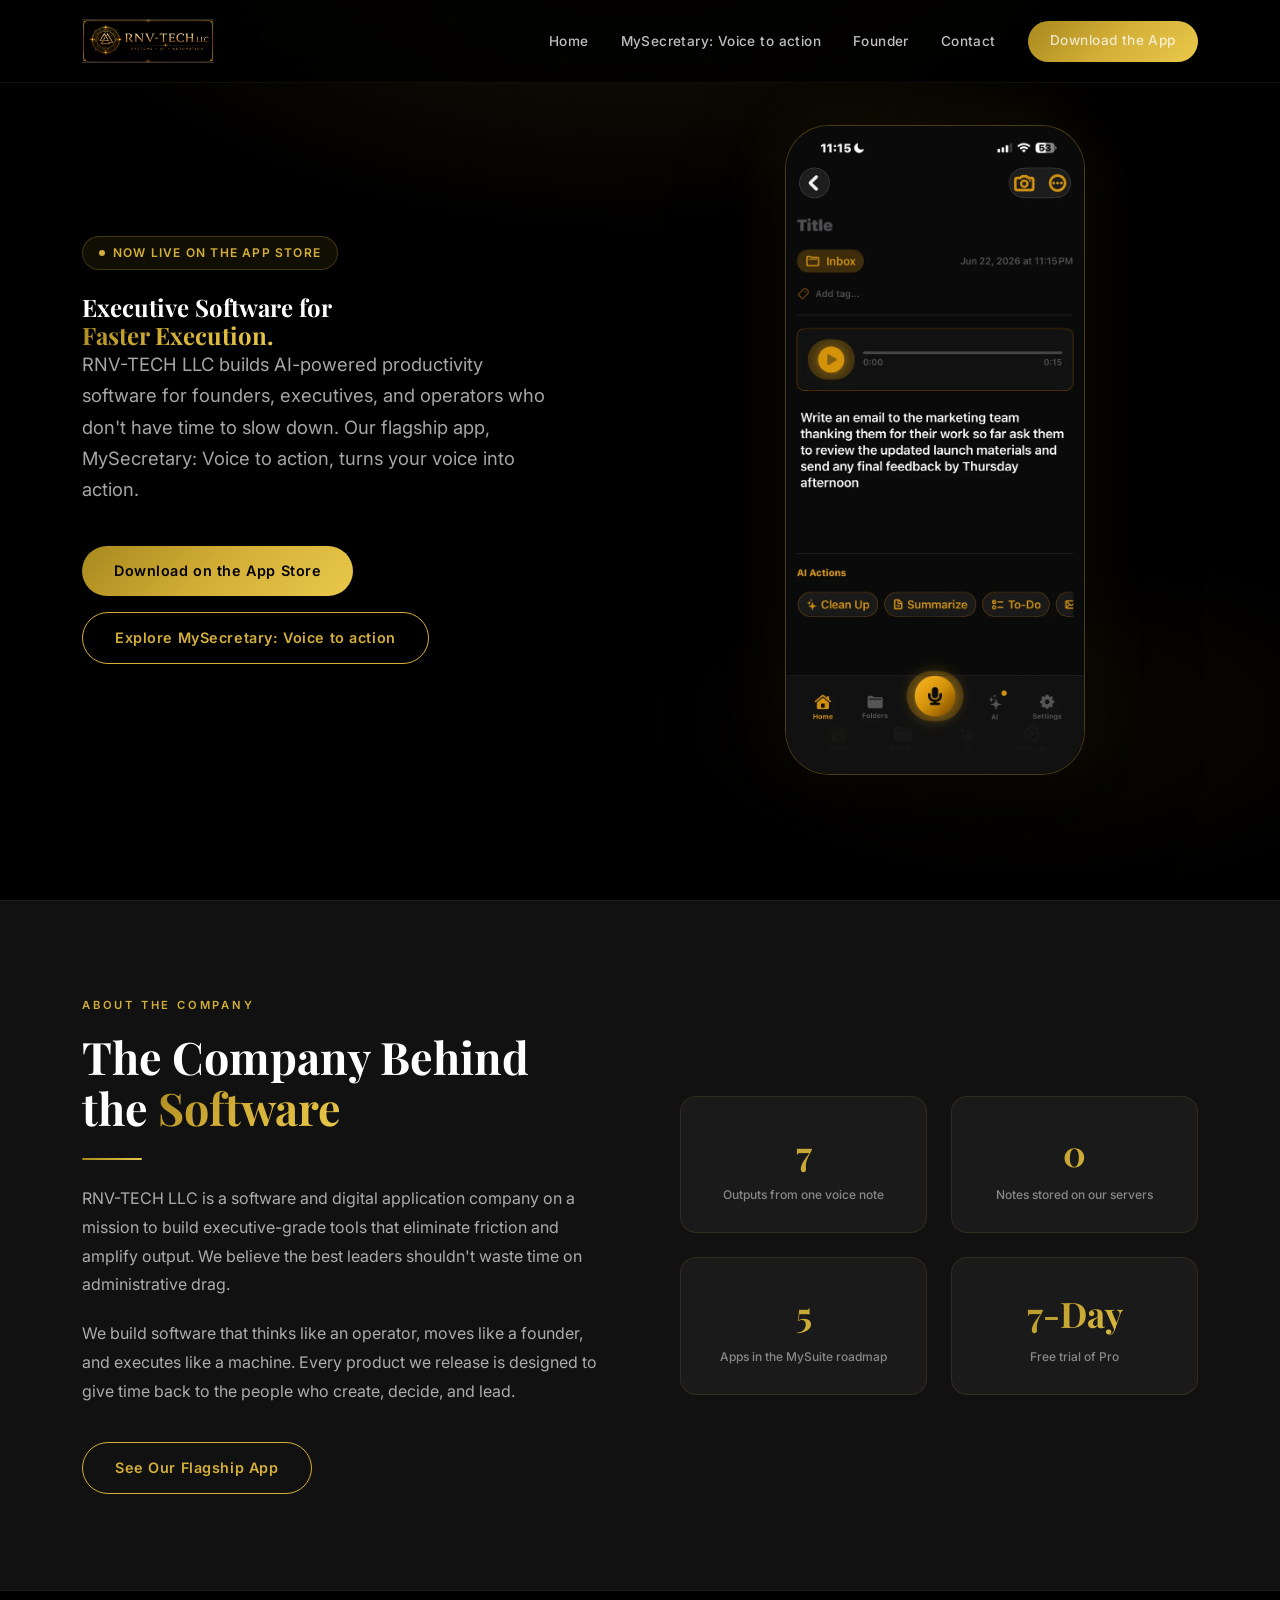
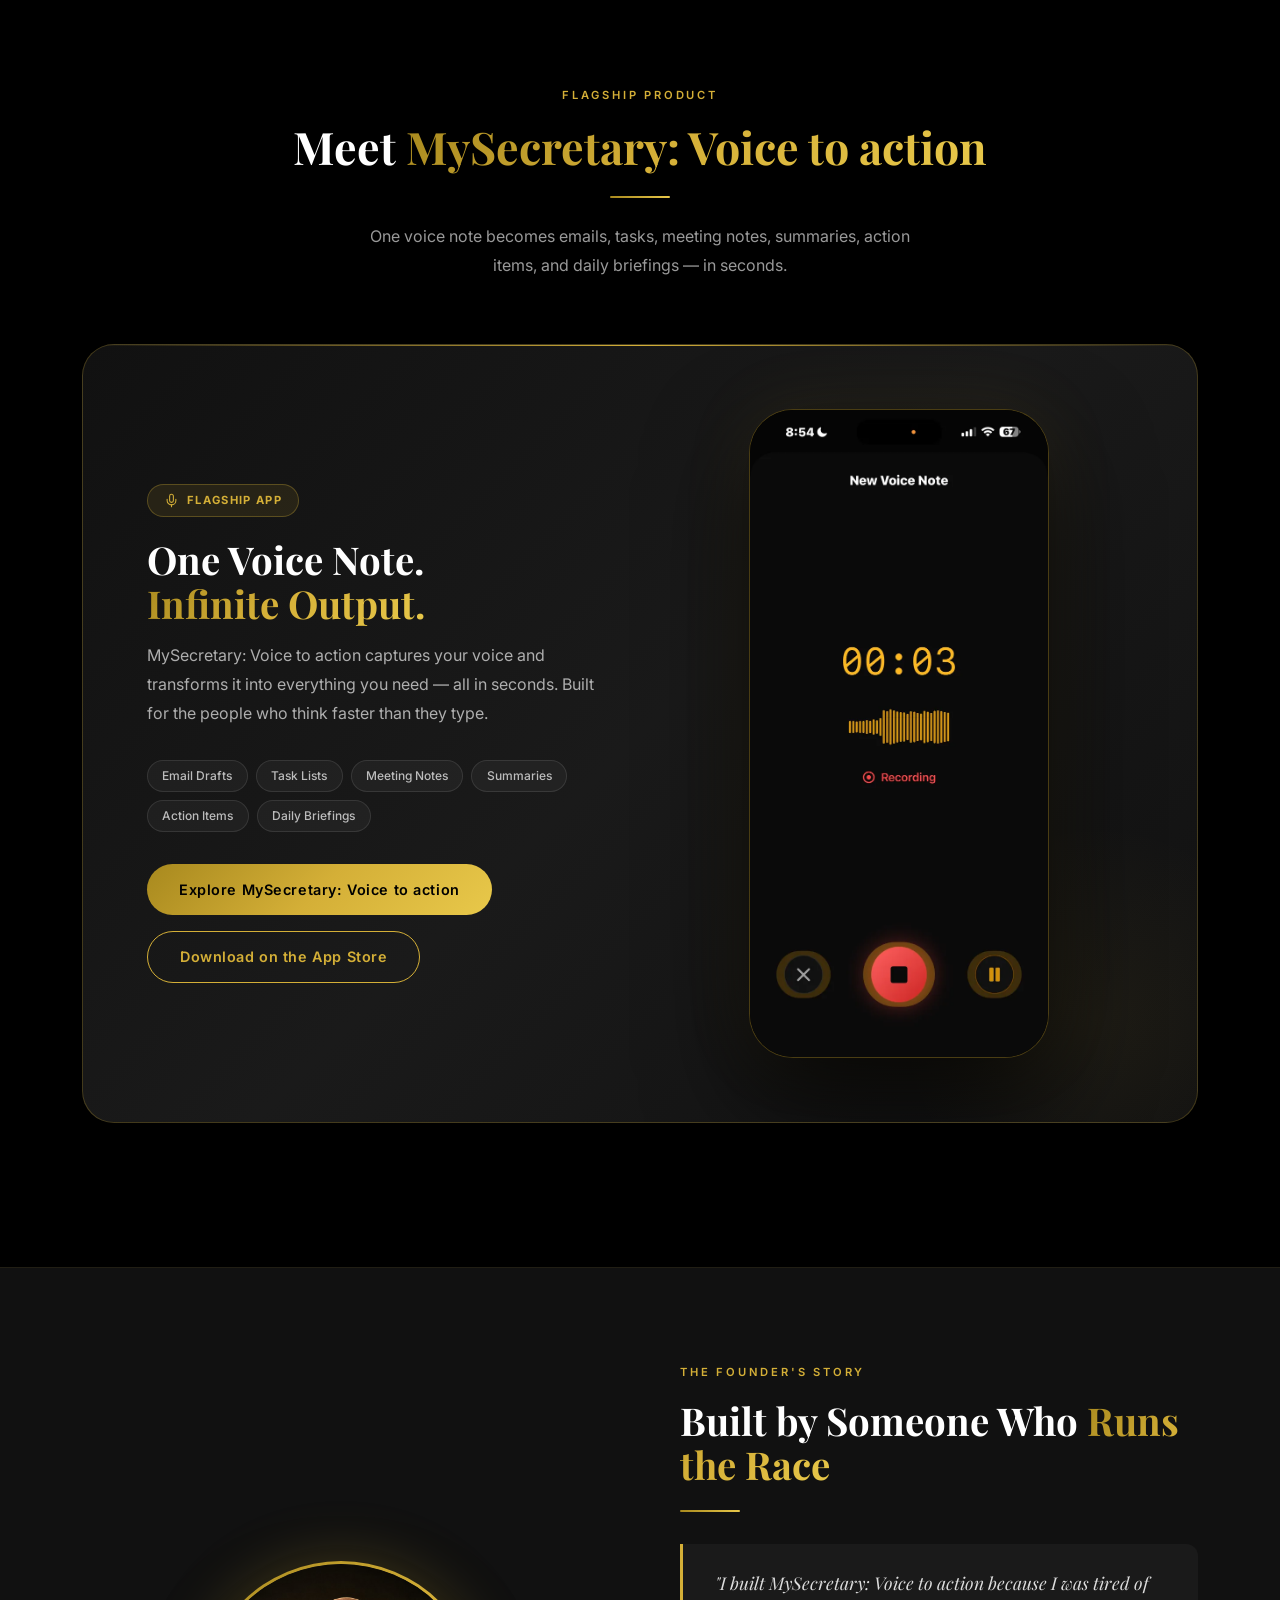
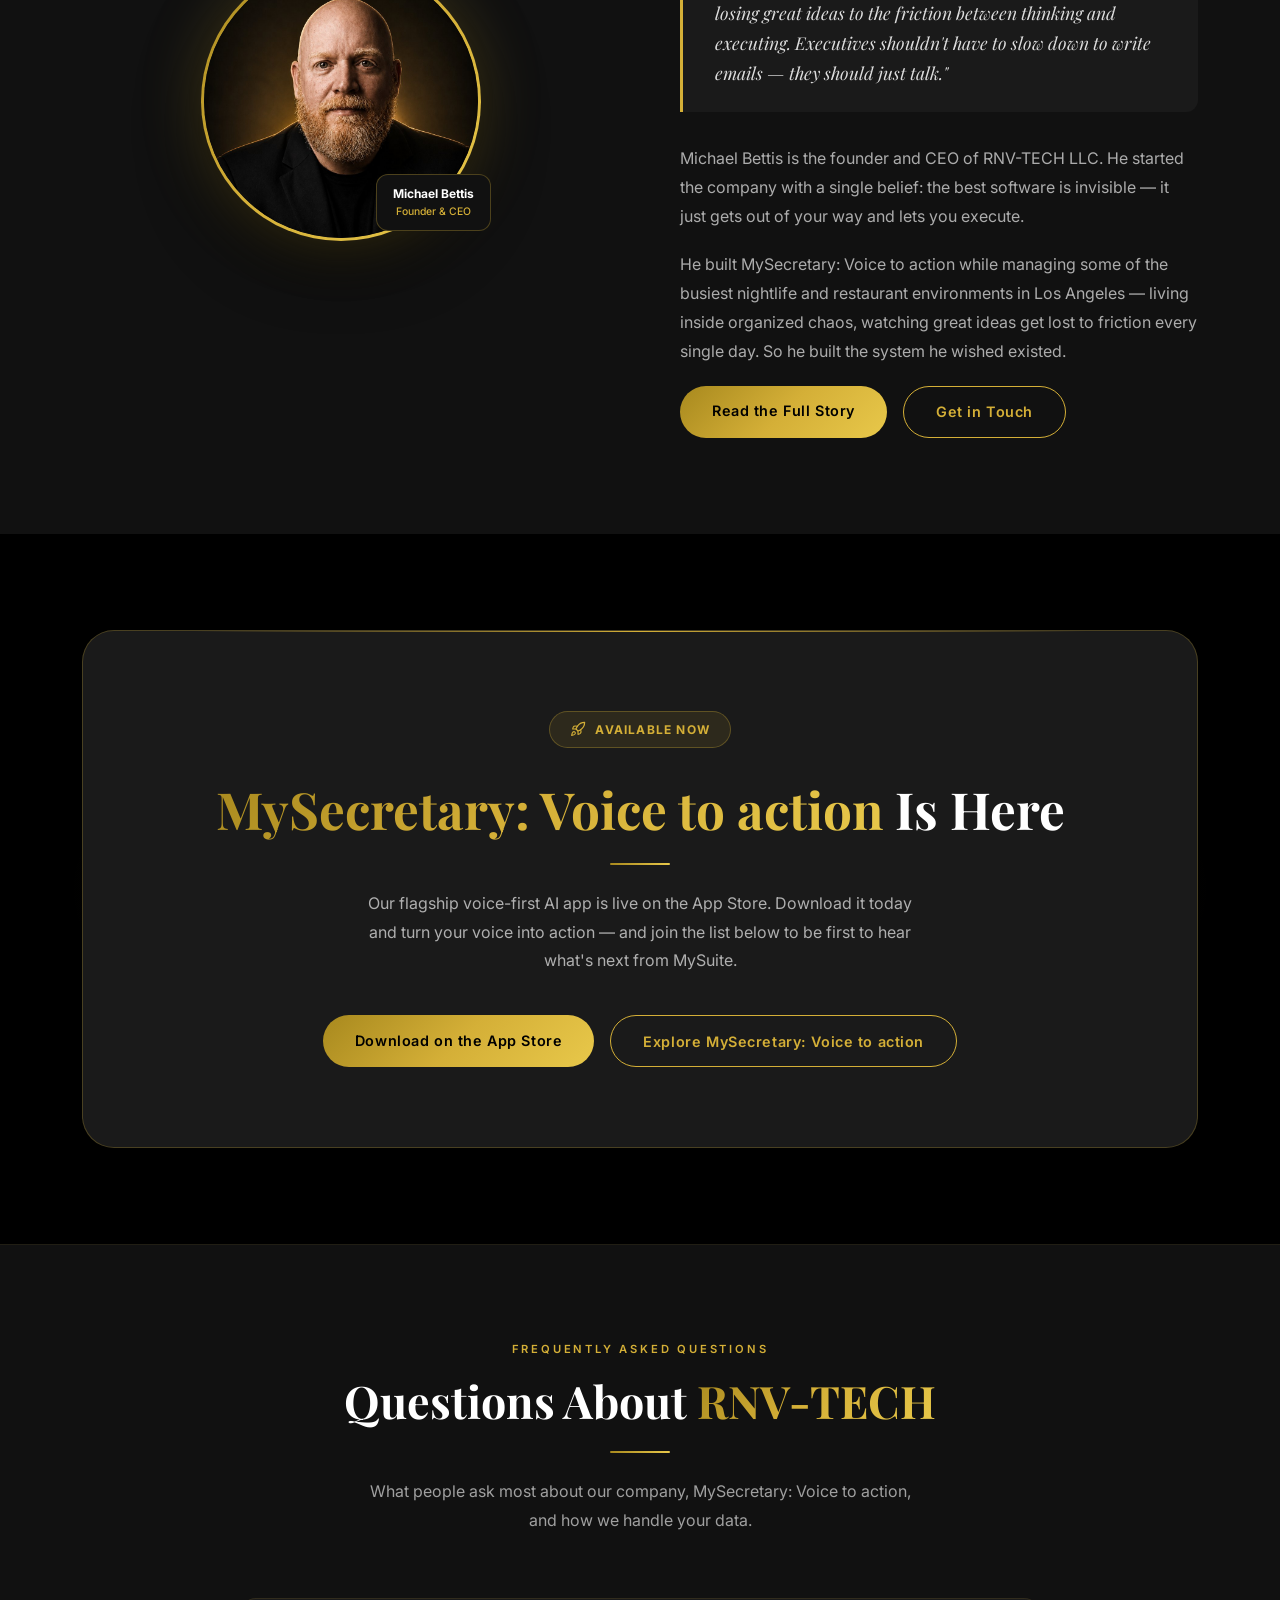
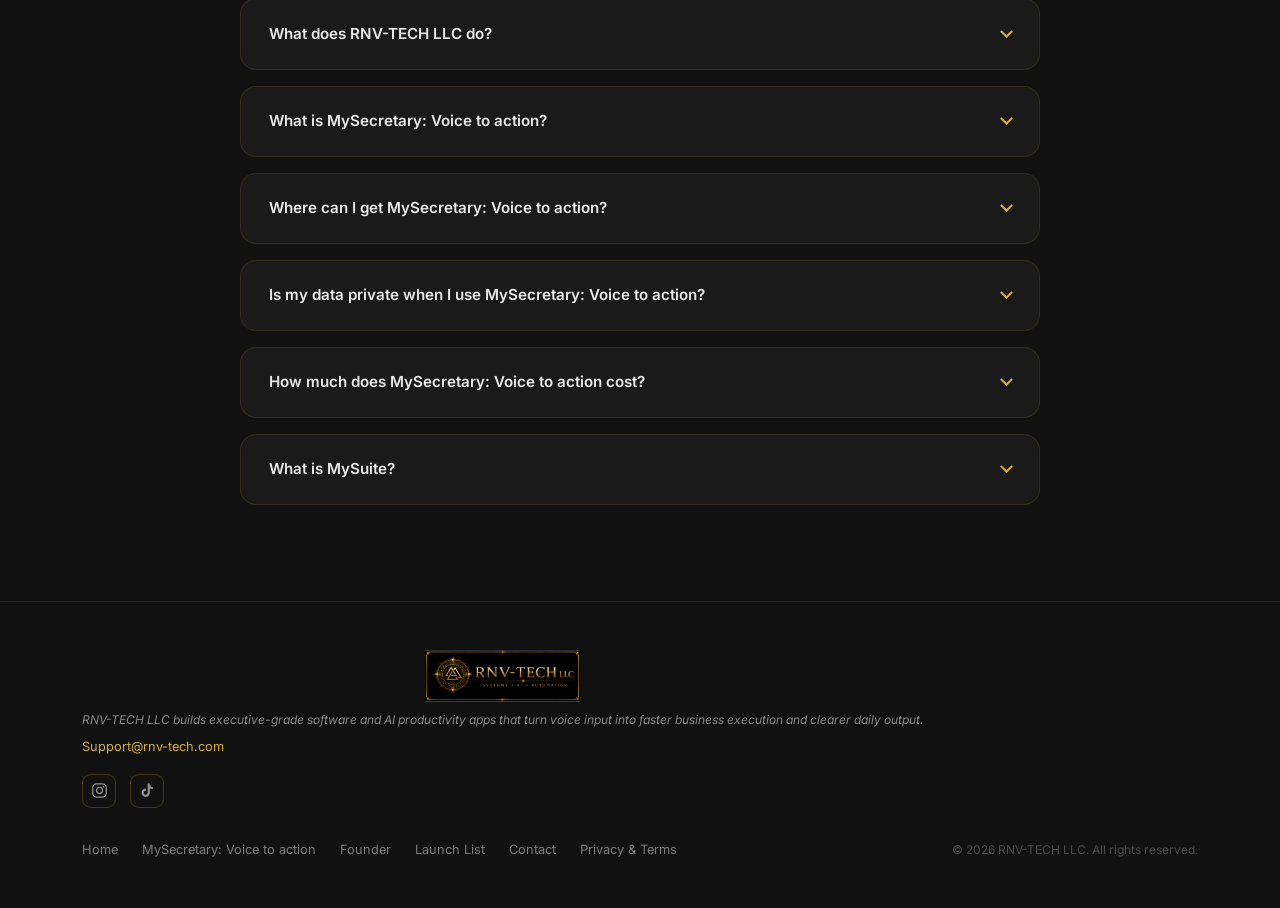
==== commit b8fb1fa2: "Port SEO pass from parallel branch, adapted to the live site Ports the good structural work from cla" ====
--- a/index.html
+++ b/index.html
@@ -24,6 +24,20 @@
       } catch (e) {}
     })();
   </script>
+  <link rel="canonical" href="https://rnv-tech.com/" />
+  <meta property="og:type" content="website" />
+  <meta property="og:site_name" content="RNV-TECH LLC" />
+  <meta property="og:title" content="RNV-TECH LLC — Executive Software for Faster Execution" />
+  <meta property="og:description" content="RNV-TECH LLC builds executive-grade software and AI productivity apps. MySecretary: Voice to action is the flagship voice-first AI app for founders, executives, and operators." />
+  <meta property="og:url" content="https://rnv-tech.com/" />
+  <meta property="og:image" content="https://rnv-tech.com/images/og-card.jpg" />
+  <meta property="og:image:width" content="1200" />
+  <meta property="og:image:height" content="630" />
+  <meta name="twitter:card" content="summary_large_image" />
+  <meta name="twitter:title" content="RNV-TECH LLC — Executive Software for Faster Execution" />
+  <meta name="twitter:description" content="RNV-TECH LLC builds executive-grade software and AI productivity apps. MySecretary: Voice to action is the flagship voice-first AI app for founders, executives, and operators." />
+  <meta name="twitter:image" content="https://rnv-tech.com/images/og-card.jpg" />
+  <script type="application/ld+json">{"@context": "https://schema.org", "@graph": [{"@type": "Organization", "@id": "https://rnv-tech.com/#org", "name": "RNV-TECH LLC", "url": "https://rnv-tech.com/", "logo": "https://rnv-tech.com/images/logo.png", "email": "Support@rnv-tech.com", "sameAs": ["https://www.instagram.com/rnv_tech", "https://www.tiktok.com/@rnv_tech2026", "https://apps.apple.com/us/app/mysecretary-voice-to-action/id6780405200"]}, {"@type": "WebSite", "@id": "https://rnv-tech.com/#website", "name": "RNV-TECH LLC", "url": "https://rnv-tech.com/", "publisher": {"@id": "https://rnv-tech.com/#org"}}, {"@type": "SoftwareApplication", "@id": "https://rnv-tech.com/#app", "name": "MySecretary: Voice to action", "operatingSystem": "iOS", "applicationCategory": "ProductivityApplication", "description": "Voice-first AI productivity app that turns one voice note into email drafts, task lists, meeting notes, summaries, action items, outlines, and daily briefings.", "url": "https://apps.apple.com/us/app/mysecretary-voice-to-action/id6780405200", "installUrl": "https://apps.apple.com/us/app/mysecretary-voice-to-action/id6780405200", "publisher": {"@id": "https://rnv-tech.com/#org"}, "offers": {"@type": "Offer", "price": "0", "priceCurrency": "USD", "description": "Free download. MySecretary Pro is $9.99/month after a 7-day free trial."}}, {"@type": "FAQPage", "@id": "https://rnv-tech.com/#faq", "mainEntity": [{"@type": "Question", "name": "What does RNV-TECH LLC do?", "acceptedAnswer": {"@type": "Answer", "text": "RNV-TECH LLC is a software and digital application company that builds executive-grade AI productivity tools. We design software for founders, executives, operators, and creators who need to eliminate administrative friction and move faster."}}, {"@type": "Question", "name": "What is MySecretary: Voice to action?", "acceptedAnswer": {"@type": "Answer", "text": "MySecretary: Voice to action is our flagship voice-first AI productivity app. You record a single voice note and it generates email drafts, task lists, meeting notes, summaries, action items, outlines, and daily briefings in seconds. See the full feature breakdown."}}, {"@type": "Question", "name": "Where can I get MySecretary: Voice to action?", "acceptedAnswer": {"@type": "Answer", "text": "MySecretary: Voice to action is live on the App Store for iPhone. Download it here — your 7-day free trial of MySecretary Pro starts when you create your account."}}, {"@type": "Question", "name": "Is my data private when I use MySecretary: Voice to action?", "acceptedAnswer": {"@type": "Answer", "text": "Yes. MySecretary: Voice to action is architected so your notes, voice recordings, and photos stay on your device and your personal iCloud. We never store them on our infrastructure, we do not sell your data, and we do not use it for advertising. Read our privacy policy."}}, {"@type": "Question", "name": "How much does MySecretary: Voice to action cost?", "acceptedAnswer": {"@type": "Answer", "text": "The app is free to download. MySecretary Pro unlocks unlimited AI — summaries, tasks, calendar, email drafts, and photo scans — for $9.99/month with a 7-day free trial. Manage or cancel anytime in Settings."}}, {"@type": "Question", "name": "What is MySuite?", "acceptedAnswer": {"@type": "Answer", "text": "MySuite is the growing ecosystem of AI productivity apps from RNV-TECH LLC. MySecretary: Voice to action is the first release, with MyClients AI, MyExpenses AI, MyMeetings AI, and MyExec in development. See the roadmap."}}]}]}</script>
 </head>
 <body>
 
@@ -106,10 +120,10 @@
         <a href="mysecretary.html" class="btn btn-outline mt-2">See Our Flagship App</a>
       </div>
       <div class="about-stats fade-in">
-        <div class="stat-card"><div class="stat-num">AI-First</div><div class="stat-label">Design philosophy</div></div>
-        <div class="stat-card"><div class="stat-num">Voice</div><div class="stat-label">Primary input model</div></div>
-        <div class="stat-card"><div class="stat-num">1 Note</div><div class="stat-label">Becomes 6+ outputs</div></div>
-        <div class="stat-card"><div class="stat-num">Exec</div><div class="stat-label">Grade software</div></div>
+        <div class="stat-card"><div class="stat-num">7</div><div class="stat-label">Outputs from one voice note</div></div>
+        <div class="stat-card"><div class="stat-num">0</div><div class="stat-label">Notes stored on our servers</div></div>
+        <div class="stat-card"><div class="stat-num">5</div><div class="stat-label">Apps in the MySuite roadmap</div></div>
+        <div class="stat-card"><div class="stat-num">7-Day</div><div class="stat-label">Free trial of Pro</div></div>
       </div>
     </div>
   </div>
@@ -198,6 +212,44 @@
   </div>
 </section>
 
+<!-- ── FAQ ── -->
+<section id="faq" style="background: var(--gray-1); border-top: 1px solid rgba(212,175,55,0.08);">
+  <div class="container">
+    <div class="section-header fade-in">
+      <div class="section-label">Frequently Asked Questions</div>
+      <h2>Questions About <span class="gold-text">RNV-TECH</span></h2>
+      <div class="gold-line"></div>
+      <p>What people ask most about our company, MySecretary: Voice to action, and how we handle your data.</p>
+    </div>
+    <div class="faq-list fade-in">
+      <details class="faq-item">
+        <summary>What does RNV-TECH LLC do?</summary>
+        <div class="faq-answer">RNV-TECH LLC is a software and digital application company that builds executive-grade AI productivity tools. We design software for founders, executives, operators, and creators who need to eliminate administrative friction and move faster.</div>
+      </details>
+      <details class="faq-item">
+        <summary>What is MySecretary: Voice to action?</summary>
+        <div class="faq-answer">MySecretary: Voice to action is our flagship voice-first AI productivity app. You record a single voice note and it generates email drafts, task lists, meeting notes, summaries, action items, outlines, and daily briefings in seconds. <a href="mysecretary.html">See the full feature breakdown</a>.</div>
+      </details>
+      <details class="faq-item">
+        <summary>Where can I get MySecretary: Voice to action?</summary>
+        <div class="faq-answer">MySecretary: Voice to action is live on the App Store for iPhone. <a href="https://apps.apple.com/us/app/mysecretary-voice-to-action/id6780405200" target="_blank" rel="noopener">Download it here</a> — your 7-day free trial of MySecretary Pro starts when you create your account.</div>
+      </details>
+      <details class="faq-item">
+        <summary>Is my data private when I use MySecretary: Voice to action?</summary>
+        <div class="faq-answer">Yes. MySecretary: Voice to action is architected so your notes, voice recordings, and photos stay on your device and your personal iCloud. We never store them on our infrastructure, we do not sell your data, and we do not use it for advertising. <a href="privacy-terms.html">Read our privacy policy</a>.</div>
+      </details>
+      <details class="faq-item">
+        <summary>How much does MySecretary: Voice to action cost?</summary>
+        <div class="faq-answer">The app is free to download. MySecretary Pro unlocks unlimited AI — summaries, tasks, calendar, email drafts, and photo scans — for $9.99/month with a 7-day free trial. Manage or cancel anytime in Settings.</div>
+      </details>
+      <details class="faq-item">
+        <summary>What is MySuite?</summary>
+        <div class="faq-answer">MySuite is the growing ecosystem of AI productivity apps from RNV-TECH LLC. MySecretary: Voice to action is the first release, with MyClients AI, MyExpenses AI, MyMeetings AI, and MyExec in development. <a href="mysecretary.html#whats-next">See the roadmap</a>.</div>
+      </details>
+    </div>
+  </div>
+</section>
+
 <!-- ── FOOTER ── -->
 <footer>
   <div class="container">
@@ -225,5 +277,6 @@
 </footer>
 
 <script src="js/main.js"></script>
+<!-- Cloudflare Web Analytics --><script type='module' src='https://static.cloudflareinsights.com/beacon.min.js' data-cf-beacon='{"token": "a533929b5371492bbb993cb2571a2a96"}'></script><!-- End Cloudflare Web Analytics -->
 </body>
 </html>
--- a/css/style.css
+++ b/css/style.css
@@ -623,3 +623,40 @@
 .phone-shot { position: relative; width: min(300px, 74vw); margin: 0 auto; border-radius: 44px; border: 1px solid rgba(212,175,55,0.35); overflow: hidden; background: #000; box-shadow: 0 40px 100px rgba(0,0,0,0.8), 0 0 70px rgba(212,175,55,0.10); }
 .phone-shot::before { content: ''; position: absolute; top: -1px; left: 12%; right: 12%; height: 1px; background: linear-gradient(90deg, transparent, var(--gold), transparent); z-index: 1; }
 .phone-shot img { display: block; width: 100%; height: auto; }
+
+/* ── FAQ ── */
+.faq-list { max-width: 800px; margin: 0 auto; display: flex; flex-direction: column; gap: 1rem; }
+.faq-item {
+  background: var(--gray-2);
+  border: 1px solid rgba(212,175,55,0.12);
+  border-radius: var(--radius);
+  overflow: hidden;
+  transition: border-color var(--transition);
+}
+.faq-item[open] { border-color: rgba(212,175,55,0.32); }
+.faq-item summary {
+  display: flex; align-items: center; justify-content: space-between; gap: 1.5rem;
+  padding: 1.4rem 1.75rem;
+  font-size: 0.95rem; font-weight: 600;
+  color: rgba(255,255,255,0.9);
+  cursor: pointer; list-style: none;
+  transition: color var(--transition);
+}
+.faq-item summary::-webkit-details-marker { display: none; }
+.faq-item summary:hover { color: var(--gold); }
+.faq-item summary::after {
+  content: ''; flex-shrink: 0;
+  width: 9px; height: 9px;
+  border-right: 2px solid var(--gold);
+  border-bottom: 2px solid var(--gold);
+  transform: rotate(45deg) translate(-2px, -2px);
+  transition: transform var(--transition);
+}
+.faq-item[open] summary::after { transform: rotate(-135deg) translate(-2px, -2px); }
+.faq-item .faq-answer {
+  padding: 0 1.75rem 1.5rem;
+  font-size: 0.9rem; line-height: 1.8;
+  color: rgba(255,255,255,0.6);
+}
+.faq-item .faq-answer a { color: var(--gold); text-decoration: none; }
+.faq-item .faq-answer a:hover { text-decoration: underline; }
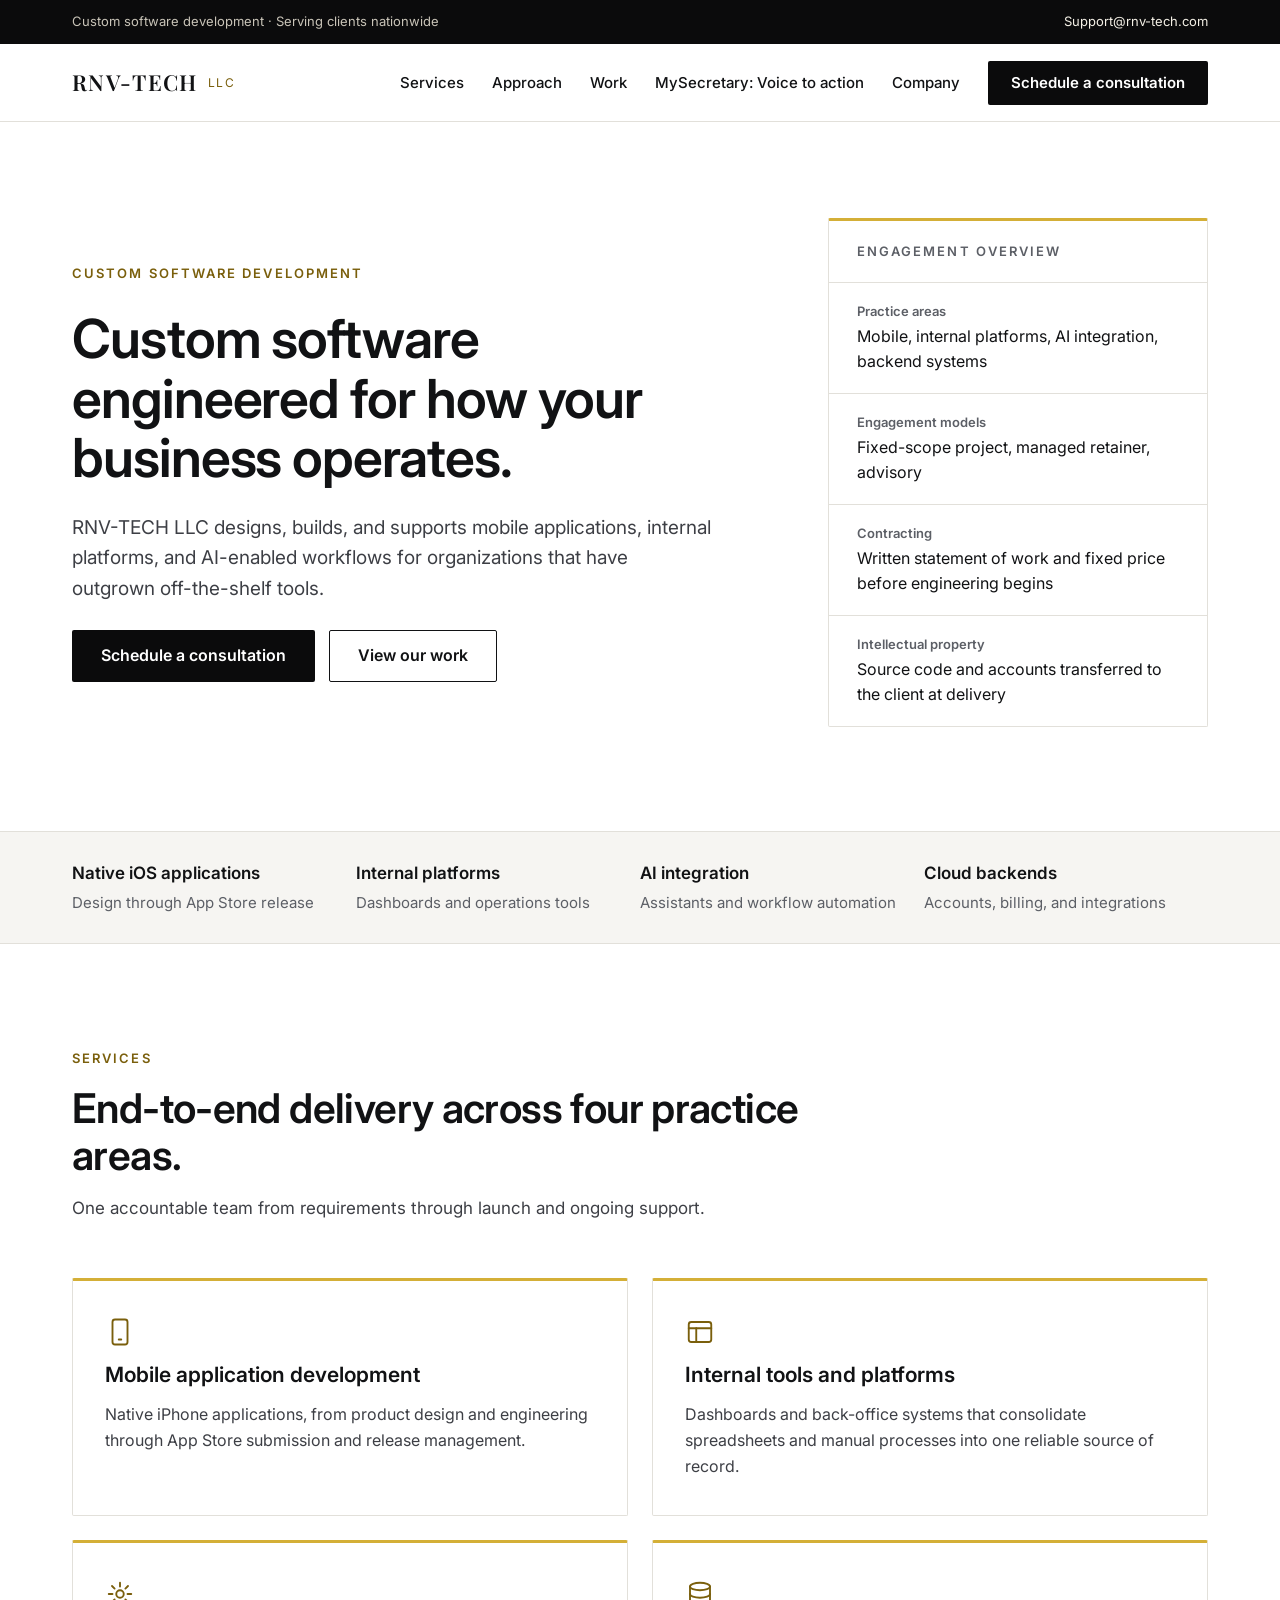
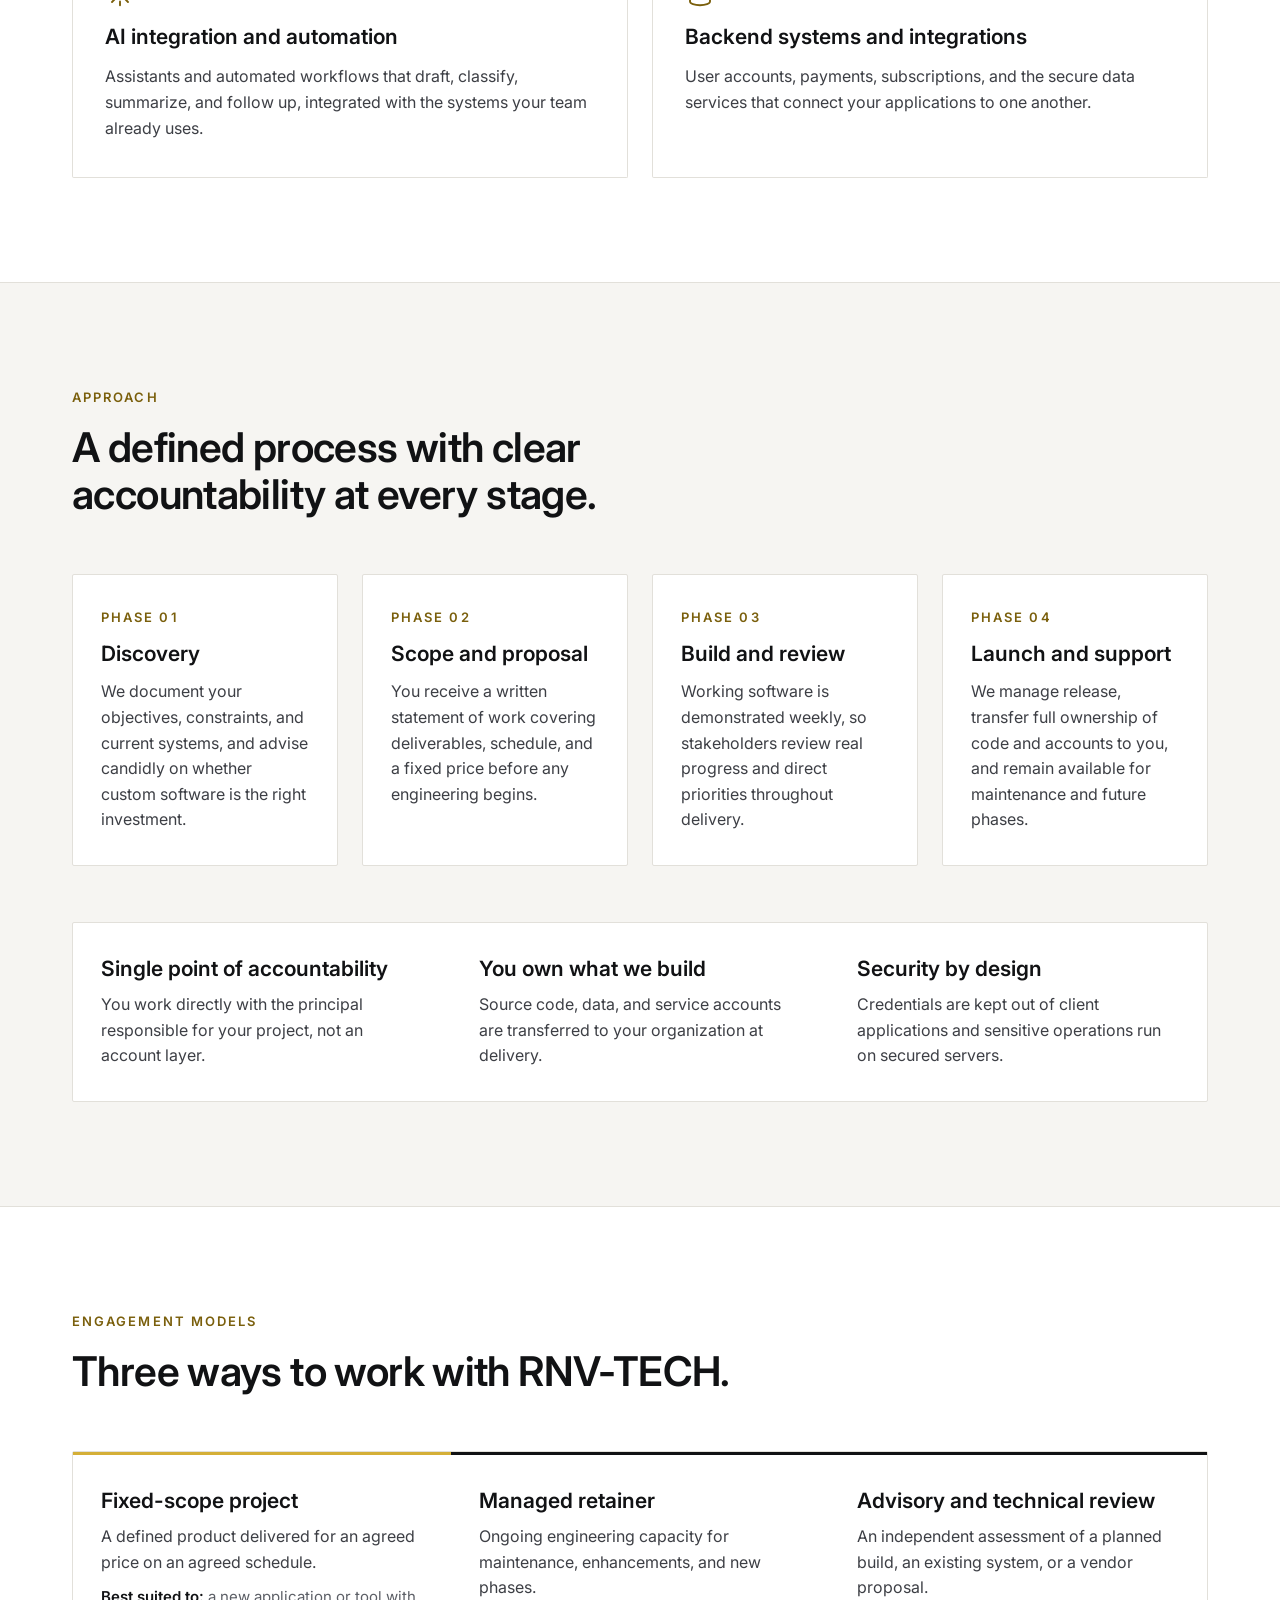
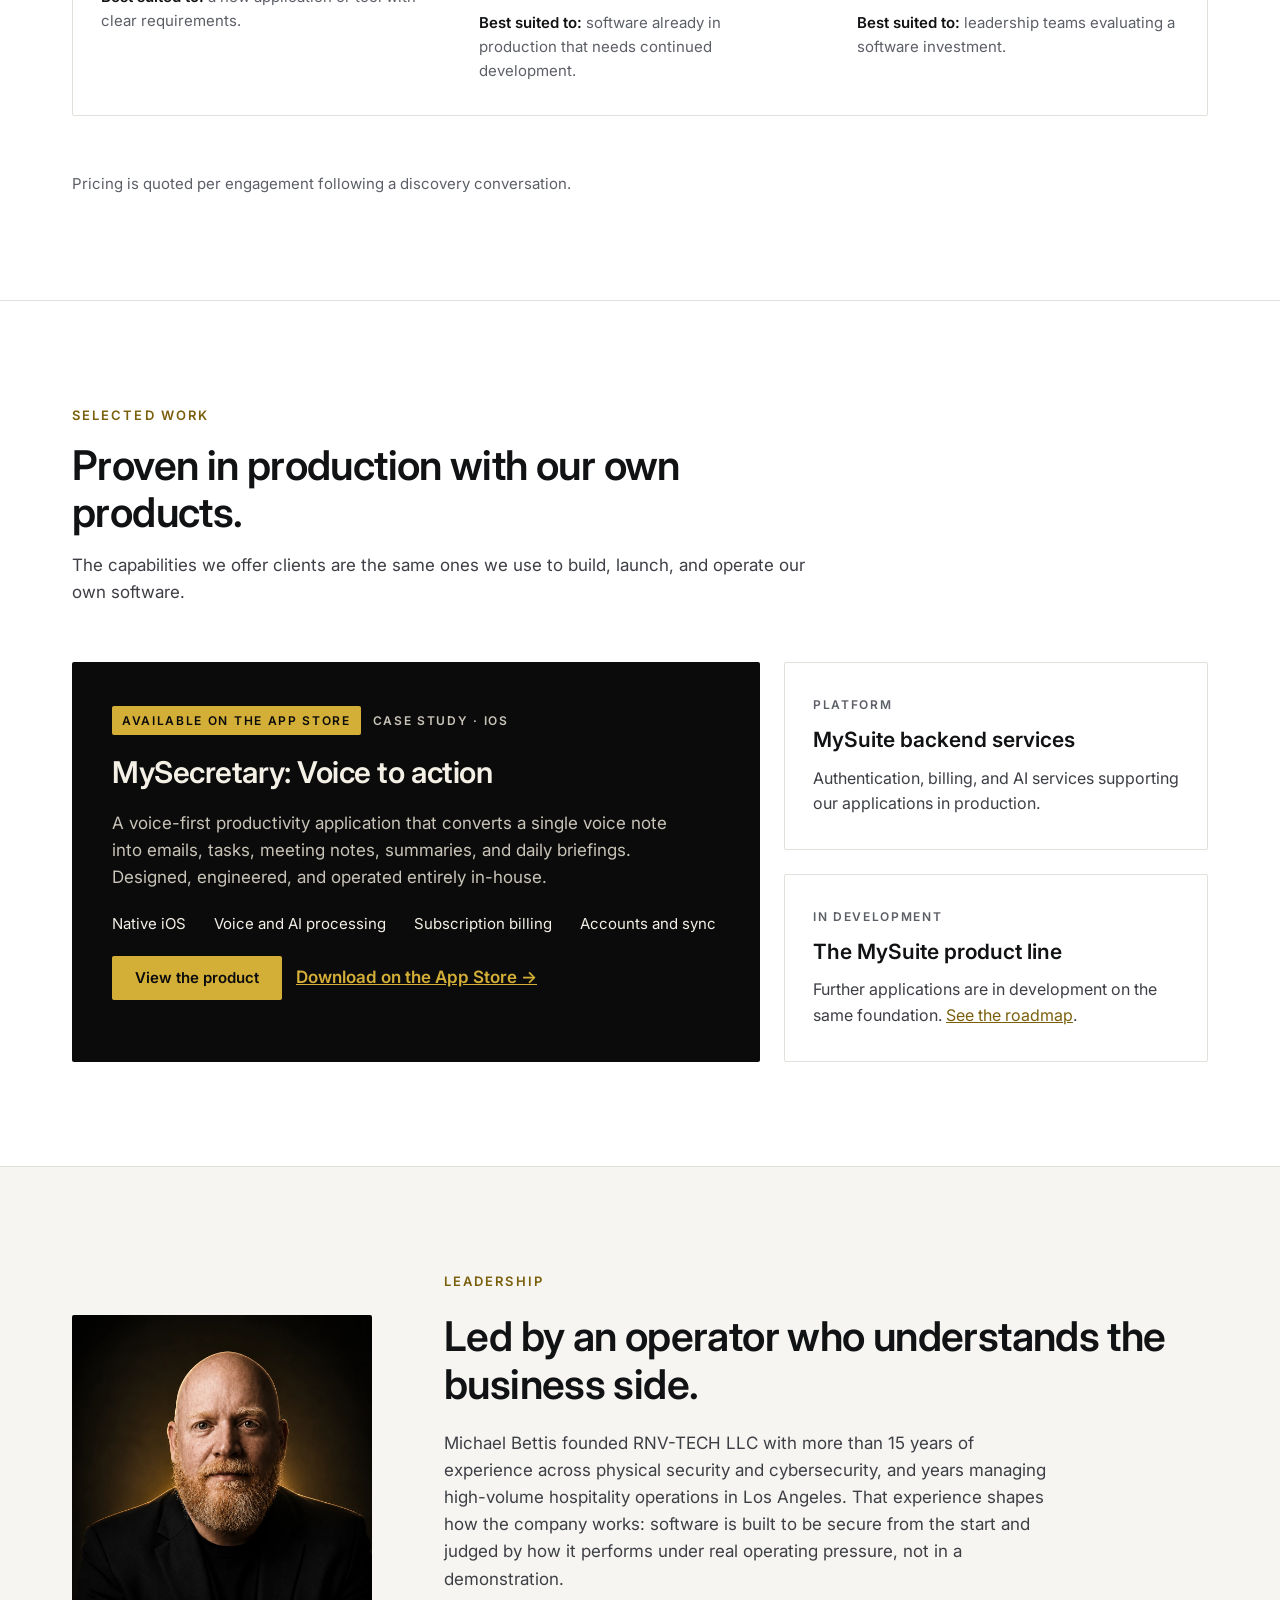
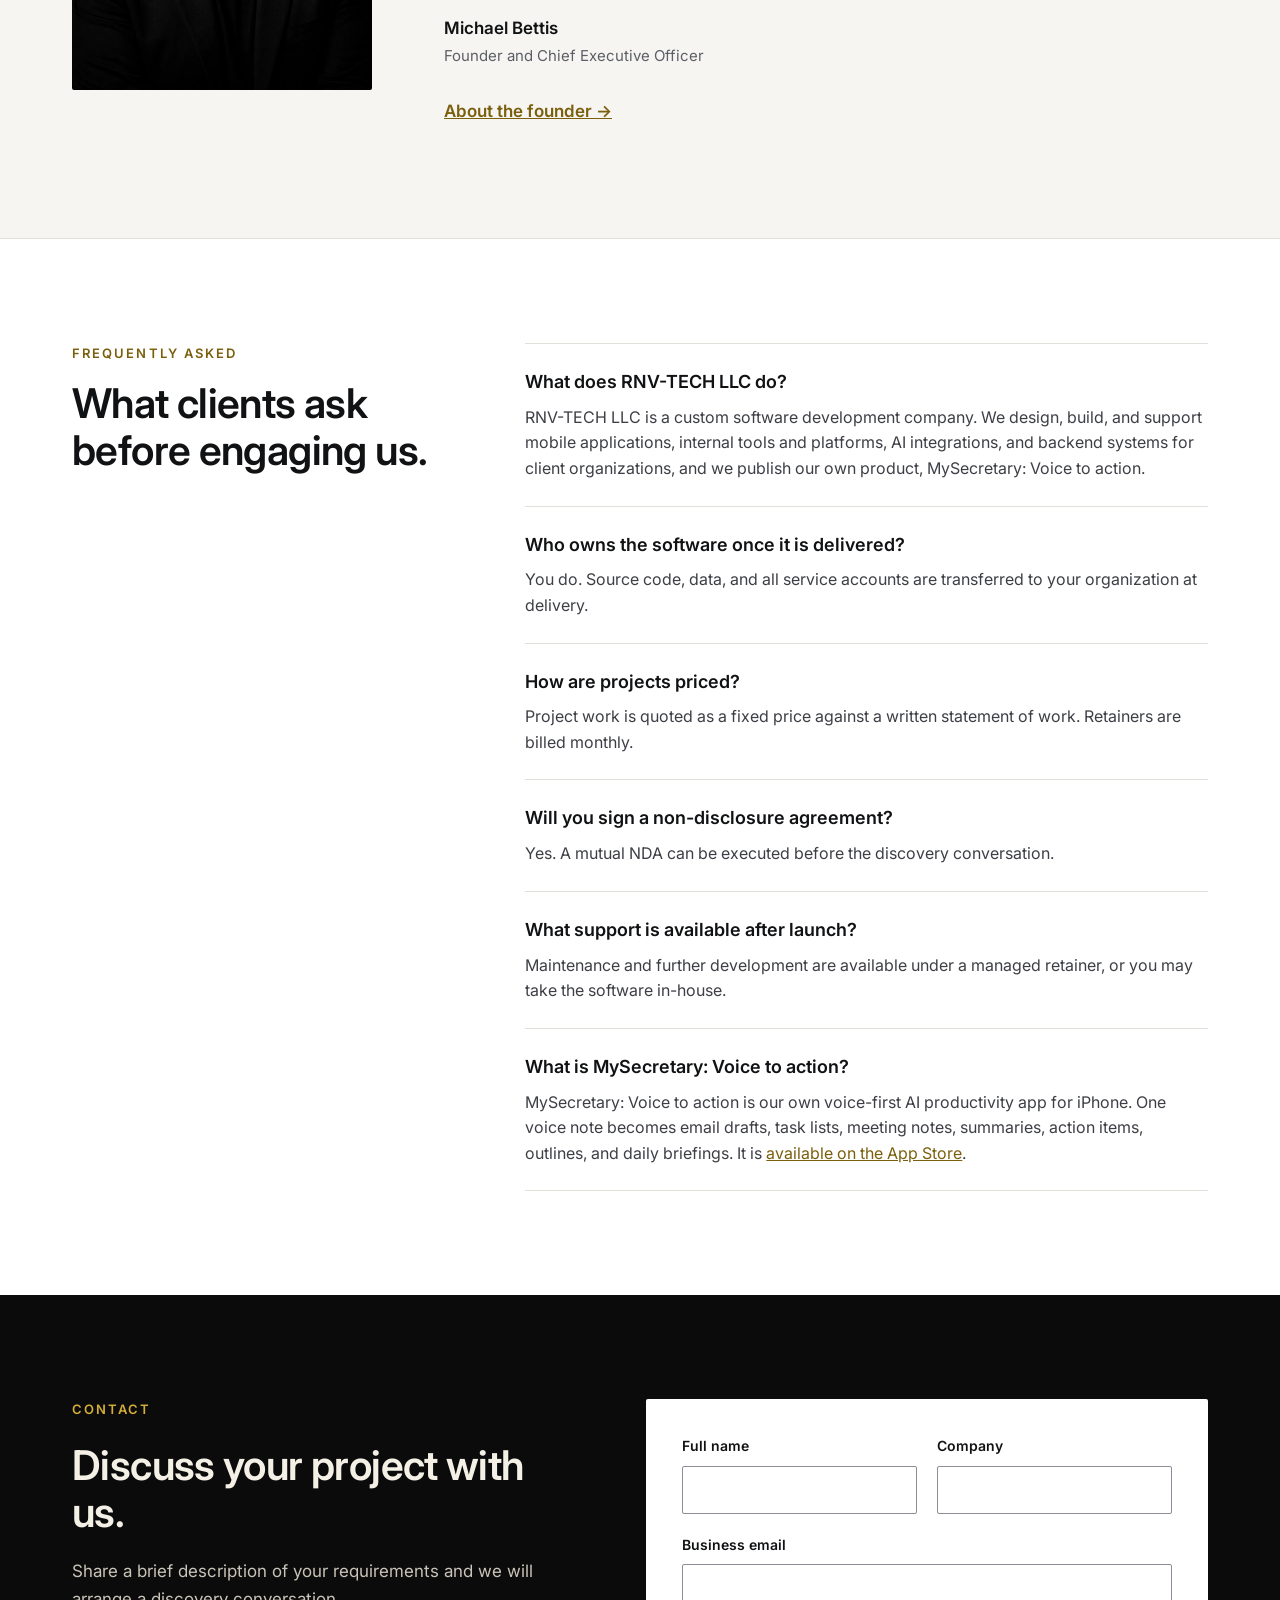
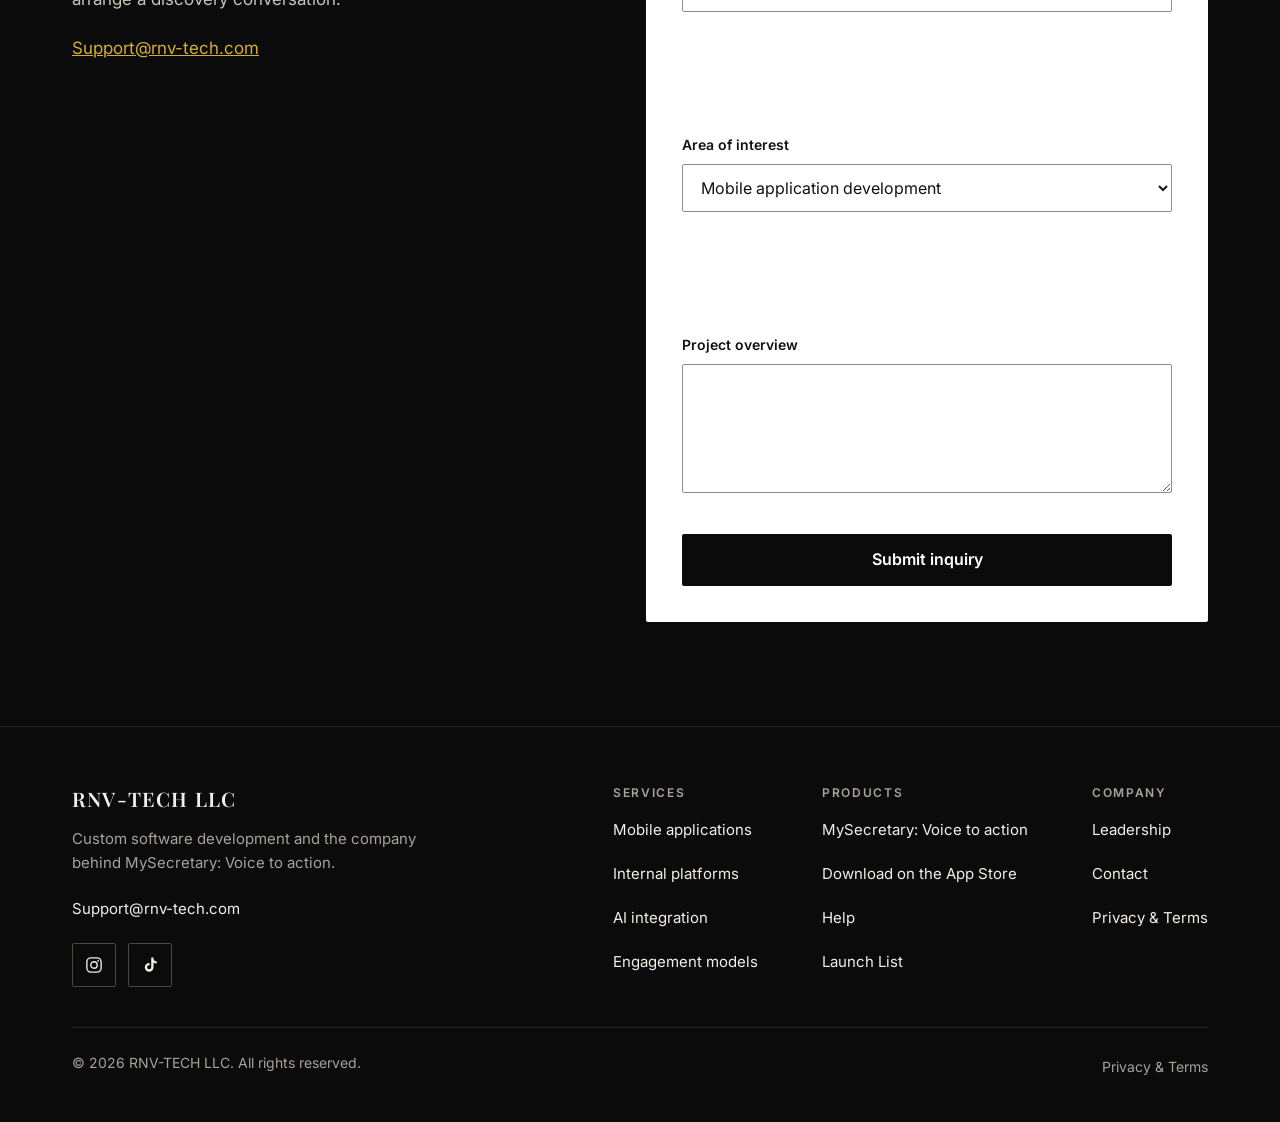
==== commit 488f92b1: "feat: reposition site as a corporate custom software company Rebuild the homepage and founder page o" ====
--- a/index.html
+++ b/index.html
@@ -4,274 +4,356 @@
 <head>
   <meta charset="UTF-8" />
   <meta name="viewport" content="width=device-width, initial-scale=1.0" />
-  <title>RNV-TECH LLC — Executive Software for Faster Execution</title>
-  <meta name="description" content="RNV-TECH LLC builds executive-grade software and AI productivity apps. MySecretary: Voice to action is the flagship voice-first AI app for founders, executives, and operators." />
+  <title>RNV-TECH LLC — Custom Software Development</title>
+  <meta name="description" content="RNV-TECH LLC designs, builds, and supports custom mobile applications, internal platforms, and AI-enabled workflows. The company behind MySecretary: Voice to action." />
   <link rel="preconnect" href="https://fonts.googleapis.com" />
   <link rel="preconnect" href="https://fonts.gstatic.com" crossorigin />
-  <link href="https://fonts.googleapis.com/css2?family=Playfair+Display:wght@400;600;700;800&family=Inter:wght@400;500;600;700&display=swap" rel="stylesheet" />
+  <link href="https://fonts.googleapis.com/css2?family=Playfair+Display:ital,wght@0,500;0,600;1,500&family=Inter:wght@400;500;600;700&display=swap" rel="stylesheet" />
   <link rel="icon" type="image/png" href="images/favicon.png" />
-  <link rel="preload" href="images/loader-medallion.webp" as="image" type="image/webp" />
-  <link rel="preload" href="images/loader-wordmark.webp" as="image" type="image/webp" />
-  <link rel="stylesheet" href="css/style.css" />
-  <script>
-    // Show the loading screen once per visit; skip it entirely for reduced-motion users
-    (function () {
-      try {
-        if (window.matchMedia && matchMedia('(prefers-reduced-motion: reduce)').matches) return;
-        if (sessionStorage.getItem('rnvLoaderShown')) return;
-        sessionStorage.setItem('rnvLoaderShown', '1');
-        document.documentElement.classList.add('rnv-load');
-      } catch (e) {}
-    })();
-  </script>
+  <link rel="stylesheet" href="css/corporate.css" />
   <link rel="canonical" href="https://rnv-tech.com/" />
   <meta property="og:type" content="website" />
   <meta property="og:site_name" content="RNV-TECH LLC" />
-  <meta property="og:title" content="RNV-TECH LLC — Executive Software for Faster Execution" />
-  <meta property="og:description" content="RNV-TECH LLC builds executive-grade software and AI productivity apps. MySecretary: Voice to action is the flagship voice-first AI app for founders, executives, and operators." />
+  <meta property="og:title" content="RNV-TECH LLC — Custom Software Development" />
+  <meta property="og:description" content="Custom mobile applications, internal platforms, and AI-enabled workflows, from the company behind MySecretary: Voice to action." />
   <meta property="og:url" content="https://rnv-tech.com/" />
   <meta property="og:image" content="https://rnv-tech.com/images/og-card.jpg" />
   <meta property="og:image:width" content="1200" />
   <meta property="og:image:height" content="630" />
   <meta name="twitter:card" content="summary_large_image" />
-  <meta name="twitter:title" content="RNV-TECH LLC — Executive Software for Faster Execution" />
-  <meta name="twitter:description" content="RNV-TECH LLC builds executive-grade software and AI productivity apps. MySecretary: Voice to action is the flagship voice-first AI app for founders, executives, and operators." />
+  <meta name="twitter:title" content="RNV-TECH LLC — Custom Software Development" />
+  <meta name="twitter:description" content="Custom mobile applications, internal platforms, and AI-enabled workflows, from the company behind MySecretary: Voice to action." />
   <meta name="twitter:image" content="https://rnv-tech.com/images/og-card.jpg" />
-  <script type="application/ld+json">{"@context": "https://schema.org", "@graph": [{"@type": "Organization", "@id": "https://rnv-tech.com/#org", "name": "RNV-TECH LLC", "url": "https://rnv-tech.com/", "logo": "https://rnv-tech.com/images/logo.png", "email": "Support@rnv-tech.com", "sameAs": ["https://www.instagram.com/rnv_tech", "https://www.tiktok.com/@rnv_tech2026", "https://apps.apple.com/us/app/mysecretary-voice-to-action/id6780405200"]}, {"@type": "WebSite", "@id": "https://rnv-tech.com/#website", "name": "RNV-TECH LLC", "url": "https://rnv-tech.com/", "publisher": {"@id": "https://rnv-tech.com/#org"}}, {"@type": "SoftwareApplication", "@id": "https://rnv-tech.com/#app", "name": "MySecretary: Voice to action", "operatingSystem": "iOS", "applicationCategory": "ProductivityApplication", "description": "Voice-first AI productivity app that turns one voice note into email drafts, task lists, meeting notes, summaries, action items, outlines, and daily briefings.", "url": "https://apps.apple.com/us/app/mysecretary-voice-to-action/id6780405200", "installUrl": "https://apps.apple.com/us/app/mysecretary-voice-to-action/id6780405200", "publisher": {"@id": "https://rnv-tech.com/#org"}, "offers": {"@type": "Offer", "price": "0", "priceCurrency": "USD", "description": "Free download. MySecretary Pro is $9.99/month after a 7-day free trial."}}, {"@type": "FAQPage", "@id": "https://rnv-tech.com/#faq", "mainEntity": [{"@type": "Question", "name": "What does RNV-TECH LLC do?", "acceptedAnswer": {"@type": "Answer", "text": "RNV-TECH LLC is a software and digital application company that builds executive-grade AI productivity tools. We design software for founders, executives, operators, and creators who need to eliminate administrative friction and move faster."}}, {"@type": "Question", "name": "What is MySecretary: Voice to action?", "acceptedAnswer": {"@type": "Answer", "text": "MySecretary: Voice to action is our flagship voice-first AI productivity app. You record a single voice note and it generates email drafts, task lists, meeting notes, summaries, action items, outlines, and daily briefings in seconds. See the full feature breakdown."}}, {"@type": "Question", "name": "Where can I get MySecretary: Voice to action?", "acceptedAnswer": {"@type": "Answer", "text": "MySecretary: Voice to action is live on the App Store for iPhone. Download it here — your 7-day free trial of MySecretary Pro starts when you create your account."}}, {"@type": "Question", "name": "Is my data private when I use MySecretary: Voice to action?", "acceptedAnswer": {"@type": "Answer", "text": "Yes. MySecretary: Voice to action is architected so your notes, voice recordings, and photos stay on your device and your personal iCloud. We never store them on our infrastructure, we do not sell your data, and we do not use it for advertising. Read our privacy policy."}}, {"@type": "Question", "name": "How much does MySecretary: Voice to action cost?", "acceptedAnswer": {"@type": "Answer", "text": "The app is free to download. MySecretary Pro unlocks unlimited AI — summaries, tasks, calendar, email drafts, and photo scans — for $9.99/month with a 7-day free trial. Manage or cancel anytime in Settings."}}, {"@type": "Question", "name": "What is MySuite?", "acceptedAnswer": {"@type": "Answer", "text": "MySuite is the growing ecosystem of AI productivity apps from RNV-TECH LLC. MySecretary: Voice to action is the first release, with MyClients AI, MyExpenses AI, MyMeetings AI, and MyExec in development. See the roadmap."}}]}]}</script>
+  <script type="application/ld+json">{"@context": "https://schema.org", "@graph": [{"@type": "Organization", "@id": "https://rnv-tech.com/#org", "name": "RNV-TECH LLC", "url": "https://rnv-tech.com/", "logo": "https://rnv-tech.com/images/logo.png", "email": "Support@rnv-tech.com", "description": "Custom software development company and the publisher of MySecretary: Voice to action.", "sameAs": ["https://www.instagram.com/rnv_tech", "https://www.tiktok.com/@rnv_tech2026", "https://apps.apple.com/us/app/mysecretary-voice-to-action/id6780405200"]}, {"@type": "WebSite", "@id": "https://rnv-tech.com/#website", "name": "RNV-TECH LLC", "url": "https://rnv-tech.com/", "publisher": {"@id": "https://rnv-tech.com/#org"}}, {"@type": "SoftwareApplication", "@id": "https://rnv-tech.com/#app", "name": "MySecretary: Voice to action", "operatingSystem": "iOS", "applicationCategory": "ProductivityApplication", "description": "Voice-first AI productivity app that turns one voice note into email drafts, task lists, meeting notes, summaries, action items, outlines, and daily briefings.", "url": "https://apps.apple.com/us/app/mysecretary-voice-to-action/id6780405200", "installUrl": "https://apps.apple.com/us/app/mysecretary-voice-to-action/id6780405200", "publisher": {"@id": "https://rnv-tech.com/#org"}, "offers": {"@type": "Offer", "price": "0", "priceCurrency": "USD", "description": "Free download. MySecretary Pro is $9.99/month after a 7-day free trial."}}, {"@type": "FAQPage", "@id": "https://rnv-tech.com/#faq", "mainEntity": [{"@type": "Question", "name": "What does RNV-TECH LLC do?", "acceptedAnswer": {"@type": "Answer", "text": "RNV-TECH LLC is a custom software development company. We design, build, and support mobile applications, internal tools and platforms, AI integrations, and backend systems for client organizations, and we publish our own product, MySecretary: Voice to action."}}, {"@type": "Question", "name": "Who owns the software once it is delivered?", "acceptedAnswer": {"@type": "Answer", "text": "You do. Source code, data, and all service accounts are transferred to your organization at delivery."}}, {"@type": "Question", "name": "How are projects priced?", "acceptedAnswer": {"@type": "Answer", "text": "Project work is quoted as a fixed price against a written statement of work. Retainers are billed monthly."}}, {"@type": "Question", "name": "Will you sign a non-disclosure agreement?", "acceptedAnswer": {"@type": "Answer", "text": "Yes. A mutual NDA can be executed before the discovery conversation."}}, {"@type": "Question", "name": "What support is available after launch?", "acceptedAnswer": {"@type": "Answer", "text": "Maintenance and further development are available under a managed retainer, or you may take the software in-house."}}, {"@type": "Question", "name": "What is MySecretary: Voice to action?", "acceptedAnswer": {"@type": "Answer", "text": "MySecretary: Voice to action is our own voice-first AI productivity app for iPhone. One voice note becomes email drafts, task lists, meeting notes, summaries, action items, outlines, and daily briefings. It is available on the App Store."}}]}]}</script>
 </head>
-<body>
-
-<!-- ── LOADING SCREEN ── -->
-<div id="rnv-loader" role="status" aria-label="Loading RNV-TECH">
-  <div class="rnvl-lockup">
-    <div class="rnvl-med-wrap">
-      <div class="rnvl-med"></div>
-      <div class="rnvl-glint rnvl-glint-med"></div>
-      <div class="rnvl-arc"></div>
-      <div class="rnvl-pulse"></div>
-    </div>
-    <div class="rnvl-word-wrap">
-      <div class="rnvl-word"></div>
-      <div class="rnvl-glint rnvl-glint-word"></div>
-    </div>
-    <div class="rnvl-progress"><i></i></div>
-  </div>
-  <button type="button" class="rnvl-skip" id="rnvl-skip">Skip</button>
+<body class="c-page">
+
+<!-- ── NAV ── -->
+<div class="c-utility">
+  <div class="c-wrap">
+    <span>Custom software development · Serving clients nationwide</span>
+    <a href="mailto:Support@rnv-tech.com">Support@rnv-tech.com</a>
+  </div>
 </div>
-
-<!-- ── NAV ── -->
-<nav id="navbar">
-  <div class="container">
-    <div class="nav-inner">
-      <a href="index.html" class="nav-logo">
-        <img src="images/logo.png" alt="RNV-TECH LLC" class="nav-logo-img" />
+<header class="c-header">
+  <div class="c-wrap">
+    <div class="c-header-row">
+      <a href="index.html" class="c-brand" aria-label="RNV-TECH LLC home">
+        <span class="c-brand-name">RNV-TECH</span>
+        <span class="c-brand-llc">LLC</span>
       </a>
-      <ul class="nav-links">
-        <li><a href="index.html">Home</a></li>
-        <li><a href="mysecretary.html">MySecretary: Voice to action</a></li>
-        <li><a href="founder.html">Founder</a></li>
-        <li><a href="contact.html">Contact</a></li>
-        <li><a href="https://apps.apple.com/us/app/mysecretary-voice-to-action/id6780405200" target="_blank" rel="noopener" class="btn btn-gold nav-cta">Download the App</a></li>
-      </ul>
-      <div class="hamburger" id="hamburger"><span></span><span></span><span></span></div>
-    </div>
-    <div class="mobile-menu" id="mobile-menu">
-      <a href="index.html">Home</a>
+      <nav class="c-nav" aria-label="Primary">
+        <a href="index.html#services">Services</a>
+        <a href="index.html#approach">Approach</a>
+        <a href="index.html#work">Work</a>
+        <a href="mysecretary.html">MySecretary: Voice to action</a>
+        <a href="founder.html">Company</a>
+        <a href="index.html#contact" class="c-btn c-btn-dark">Schedule a consultation</a>
+      </nav>
+      <button type="button" class="c-burger" id="hamburger" aria-label="Open menu"><span></span><span></span><span></span></button>
+    </div>
+    <div class="c-mobile" id="mobile-menu">
+      <a href="index.html#services">Services</a>
+      <a href="index.html#approach">Approach</a>
+      <a href="index.html#work">Work</a>
       <a href="mysecretary.html">MySecretary: Voice to action</a>
-      <a href="founder.html">Founder</a>
+      <a href="founder.html">Company</a>
       <a href="contact.html">Contact</a>
-      <a href="https://apps.apple.com/us/app/mysecretary-voice-to-action/id6780405200" target="_blank" rel="noopener" class="btn btn-gold">Download the App</a>
-    </div>
-  </div>
-</nav>
+      <a href="index.html#contact" class="c-btn c-btn-dark">Schedule a consultation</a>
+    </div>
+  </div>
+</header>
+
+<main>
 
 <!-- ── HERO ── -->
-<section id="hero">
-  <div class="hero-bg"></div>
-  <div class="hero-banner-bg"></div>
-  <div class="container">
-    <div class="hero-grid">
-      <div class="hero-content">
-        <div class="hero-label">Now Live on the App Store</div>
-        <h1>Executive Software for<br /><span class="gold-text">Faster Execution.</span></h1>
-        <p class="hero-sub">RNV-TECH LLC builds AI-powered productivity software for founders, executives, and operators who don't have time to slow down. Our flagship app, MySecretary: Voice to action, turns your voice into action.</p>
-        <div class="hero-actions">
-          <a href="https://apps.apple.com/us/app/mysecretary-voice-to-action/id6780405200" target="_blank" rel="noopener" class="btn btn-gold">Download on the App Store</a>
-          <a href="mysecretary.html" class="btn btn-outline">Explore MySecretary: Voice to action</a>
-        </div>
-      </div>
-      <div class="hero-visual">
-        <div class="phone-shot"><img src="images/shot-ai-actions.webp" alt="MySecretary: Voice to action — a transcribed voice note with AI actions: Clean Up, Summarize, To-Do" width="680" height="1477" /></div>
-      </div>
-    </div>
-  </div>
-</section>
-
-<!-- ── ABOUT ── -->
-<section id="about">
-  <div class="container">
-    <div class="about-grid">
-      <div class="about-text fade-in">
-        <div class="section-label">About the Company</div>
-        <h2>The Company Behind the <span class="gold-text">Software</span></h2>
-        <div class="gold-line left"></div>
-        <p>RNV-TECH LLC is a software and digital application company on a mission to build executive-grade tools that eliminate friction and amplify output. We believe the best leaders shouldn't waste time on administrative drag.</p>
-        <p>We build software that thinks like an operator, moves like a founder, and executes like a machine. Every product we release is designed to give time back to the people who create, decide, and lead.</p>
-        <a href="mysecretary.html" class="btn btn-outline mt-2">See Our Flagship App</a>
-      </div>
-      <div class="about-stats fade-in">
-        <div class="stat-card"><div class="stat-num">7</div><div class="stat-label">Outputs from one voice note</div></div>
-        <div class="stat-card"><div class="stat-num">0</div><div class="stat-label">Notes stored on our servers</div></div>
-        <div class="stat-card"><div class="stat-num">5</div><div class="stat-label">Apps in the MySuite roadmap</div></div>
-        <div class="stat-card"><div class="stat-num">7-Day</div><div class="stat-label">Free trial of Pro</div></div>
-      </div>
-    </div>
-  </div>
-</section>
-
-<!-- ── MYSECRETARY TEASER ── -->
-<section id="mysecretary" style="background: var(--black);">
-  <div class="container">
-    <div class="section-header fade-in">
-      <div class="section-label">Flagship Product</div>
-      <h2>Meet <span class="gold-text">MySecretary: Voice to action</span></h2>
-      <div class="gold-line"></div>
-      <p>One voice note becomes emails, tasks, meeting notes, summaries, action items, and daily briefings — in seconds.</p>
-    </div>
-    <div class="app-hero-card fade-in">
-      <div class="app-hero-inner">
-        <div>
-          <div class="app-badge"><svg viewBox="0 0 24 24" fill="none" stroke="currentColor" stroke-width="1.7" stroke-linecap="round" stroke-linejoin="round" aria-hidden="true"><path d="M12 2a3 3 0 0 0-3 3v7a3 3 0 0 0 6 0V5a3 3 0 0 0-3-3Z"/><path d="M19 10v2a7 7 0 0 1-14 0v-2"/><line x1="12" x2="12" y1="19" y2="22"/></svg> Flagship App</div>
-          <h2>One Voice Note.<br /><span class="gold-text">Infinite Output.</span></h2>
-          <p>MySecretary: Voice to action captures your voice and transforms it into everything you need — all in seconds. Built for the people who think faster than they type.</p>
-          <div class="feature-tags">
-            <span class="feature-tag">Email Drafts</span>
-            <span class="feature-tag">Task Lists</span>
-            <span class="feature-tag">Meeting Notes</span>
-            <span class="feature-tag">Summaries</span>
-            <span class="feature-tag">Action Items</span>
-            <span class="feature-tag">Daily Briefings</span>
-          </div>
-          <div style="display:flex;gap:1rem;flex-wrap:wrap;">
-            <a href="mysecretary.html" class="btn btn-gold">Explore MySecretary: Voice to action</a>
-            <a href="https://apps.apple.com/us/app/mysecretary-voice-to-action/id6780405200" target="_blank" rel="noopener" class="btn btn-outline">Download on the App Store</a>
-          </div>
-        </div>
-        <div class="phone-shot"><img src="images/shot-recording.webp" alt="MySecretary: Voice to action recording a voice note" width="680" height="1477" loading="lazy" /></div>
-      </div>
-    </div>
-  </div>
-</section>
-
-<!-- ── FOUNDER STORY ── -->
-<section id="founder" style="background: var(--gray-1); border-top: 1px solid rgba(212,175,55,0.08);">
-  <div class="container">
-    <div class="founder-grid">
-      <div class="founder-portrait fade-in">
-        <div class="portrait-wrapper">
-          <div class="portrait-ring">
-            <div class="portrait-inner">
-              <img src="images/founder.jpg" alt="Michael Bettis — Founder & CEO, RNV-TECH LLC" />
-            </div>
-          </div>
-          <div class="portrait-badge">
-            <div class="portrait-badge-name">Michael Bettis</div>
-            <div class="portrait-badge-role">Founder & CEO</div>
-          </div>
-        </div>
-      </div>
-      <div class="founder-text fade-in">
-        <div class="section-label">The Founder's Story</div>
-        <h2>Built by Someone Who <span class="gold-text">Runs the Race</span></h2>
-        <div class="gold-line left"></div>
-        <div class="founder-quote">"I built MySecretary: Voice to action because I was tired of losing great ideas to the friction between thinking and executing. Executives shouldn't have to slow down to write emails — they should just talk."</div>
-        <p>Michael Bettis is the founder and CEO of RNV-TECH LLC. He started the company with a single belief: the best software is invisible — it just gets out of your way and lets you execute.</p>
-        <p>He built MySecretary: Voice to action while managing some of the busiest nightlife and restaurant environments in Los Angeles — living inside organized chaos, watching great ideas get lost to friction every single day. So he built the system he wished existed.</p>
-        <div style="display:flex; gap:1rem; flex-wrap:wrap;" class="mt-2">
-          <a href="founder.html" class="btn btn-gold">Read the Full Story</a>
-          <a href="mailto:Support@rnv-tech.com" class="btn btn-outline">Get in Touch</a>
-        </div>
-      </div>
-    </div>
-  </div>
-</section>
-
-<!-- ── LAUNCH LIST CTA ── -->
-<section id="cta">
-  <div class="container">
-    <div class="cta-card fade-in">
-      <div class="cta-badge"><svg viewBox="0 0 24 24" fill="none" stroke="currentColor" stroke-width="1.7" stroke-linecap="round" stroke-linejoin="round" aria-hidden="true"><path d="M4.5 16.5c-1.5 1.26-2 5-2 5s3.74-.5 5-2c.71-.84.7-2.13-.09-2.91a2.18 2.18 0 0 0-2.91-.09z"/><path d="m12 15-3-3a22 22 0 0 1 2-3.95A12.88 12.88 0 0 1 22 2c0 2.72-.78 7.5-6 11a22.35 22.35 0 0 1-4 2z"/><path d="M9 12H4s.55-3.03 2-4c1.62-1.08 5 0 5 0"/><path d="M12 15v5s3.03-.55 4-2c1.08-1.62 0-5 0-5"/></svg> Available Now</div>
-      <h2><span class="gold-text">MySecretary: Voice to action</span> Is Here</h2>
-      <div class="gold-line"></div>
-      <p>Our flagship voice-first AI app is live on the App Store. Download it today and turn your voice into action — and join the list below to be first to hear what's next from MySuite.</p>
-      <div class="cta-actions">
-        <a href="https://apps.apple.com/us/app/mysecretary-voice-to-action/id6780405200" target="_blank" rel="noopener" class="btn btn-gold">Download on the App Store</a>
-        <a href="mysecretary.html" class="btn btn-outline">Explore MySecretary: Voice to action</a>
-      </div>
+<section class="c-hero" id="top">
+  <div class="c-wrap">
+    <div class="c-hero-copy">
+      <p class="c-eyebrow">Custom software development</p>
+      <h1 class="c-h1">Custom software engineered for how your business operates.</h1>
+      <p class="c-lead">RNV-TECH LLC designs, builds, and supports mobile applications, internal platforms, and AI-enabled workflows for organizations that have outgrown off-the-shelf tools.</p>
+      <div class="c-actions">
+        <a href="#contact" class="c-btn c-btn-lg c-btn-dark">Schedule a consultation</a>
+        <a href="#work" class="c-btn c-btn-lg c-btn-line">View our work</a>
+      </div>
+    </div>
+    <div class="c-panel">
+      <h2 class="c-panel-title">Engagement overview</h2>
+      <dl class="c-facts">
+        <div><dt>Practice areas</dt><dd>Mobile, internal platforms, AI integration, backend systems</dd></div>
+        <div><dt>Engagement models</dt><dd>Fixed-scope project, managed retainer, advisory</dd></div>
+        <div><dt>Contracting</dt><dd>Written statement of work and fixed price before engineering begins</dd></div>
+        <div><dt>Intellectual property</dt><dd>Source code and accounts transferred to the client at delivery</dd></div>
+      </dl>
+    </div>
+  </div>
+</section>
+
+<!-- ── CAPABILITY STRIP ── -->
+<section class="c-strip c-alt" aria-label="Capabilities at a glance">
+  <div class="c-wrap">
+    <div class="c-strip-item"><strong>Native iOS applications</strong><span>Design through App Store release</span></div>
+    <div class="c-strip-item"><strong>Internal platforms</strong><span>Dashboards and operations tools</span></div>
+    <div class="c-strip-item"><strong>AI integration</strong><span>Assistants and workflow automation</span></div>
+    <div class="c-strip-item"><strong>Cloud backends</strong><span>Accounts, billing, and integrations</span></div>
+  </div>
+</section>
+
+<!-- ── SERVICES ── -->
+<section class="c-section" id="services">
+  <div class="c-wrap c-stack">
+    <div class="c-head">
+      <p class="c-eyebrow">Services</p>
+      <h2 class="c-h2">End-to-end delivery across four practice areas.</h2>
+      <p class="c-text">One accountable team from requirements through launch and ongoing support.</p>
+    </div>
+    <div class="c-row">
+      <article class="c-card c-card-gold">
+        <svg viewBox="0 0 24 24" fill="none" stroke="currentColor" stroke-width="1.5" stroke-linecap="round" stroke-linejoin="round" aria-hidden="true"><rect x="6" y="2" width="12" height="20" rx="2"/><path d="M11 18h2"/></svg>
+        <h3 class="c-h3">Mobile application development</h3>
+        <p class="c-small">Native iPhone applications, from product design and engineering through App Store submission and release management.</p>
+      </article>
+      <article class="c-card c-card-gold">
+        <svg viewBox="0 0 24 24" fill="none" stroke="currentColor" stroke-width="1.5" stroke-linecap="round" stroke-linejoin="round" aria-hidden="true"><rect x="3" y="4" width="18" height="16" rx="2"/><path d="M3 9h18"/><path d="M9 9v11"/></svg>
+        <h3 class="c-h3">Internal tools and platforms</h3>
+        <p class="c-small">Dashboards and back-office systems that consolidate spreadsheets and manual processes into one reliable source of record.</p>
+      </article>
+      <article class="c-card c-card-gold">
+        <svg viewBox="0 0 24 24" fill="none" stroke="currentColor" stroke-width="1.5" stroke-linecap="round" stroke-linejoin="round" aria-hidden="true"><path d="M12 3v3"/><path d="M12 18v3"/><path d="M3 12h3"/><path d="M18 12h3"/><path d="M5.6 5.6l2.1 2.1"/><path d="M16.3 16.3l2.1 2.1"/><path d="M5.6 18.4l2.1-2.1"/><path d="M16.3 7.7l2.1-2.1"/><circle cx="12" cy="12" r="3"/></svg>
+        <h3 class="c-h3">AI integration and automation</h3>
+        <p class="c-small">Assistants and automated workflows that draft, classify, summarize, and follow up, integrated with the systems your team already uses.</p>
+      </article>
+      <article class="c-card c-card-gold">
+        <svg viewBox="0 0 24 24" fill="none" stroke="currentColor" stroke-width="1.5" stroke-linecap="round" stroke-linejoin="round" aria-hidden="true"><ellipse cx="12" cy="6" rx="8" ry="3"/><path d="M4 6v6c0 1.7 3.6 3 8 3s8-1.3 8-3V6"/><path d="M4 12v6c0 1.7 3.6 3 8 3s8-1.3 8-3v-6"/></svg>
+        <h3 class="c-h3">Backend systems and integrations</h3>
+        <p class="c-small">User accounts, payments, subscriptions, and the secure data services that connect your applications to one another.</p>
+      </article>
+    </div>
+  </div>
+</section>
+
+<!-- ── APPROACH ── -->
+<section class="c-section c-alt" id="approach">
+  <div class="c-wrap c-stack">
+    <div class="c-head">
+      <p class="c-eyebrow">Approach</p>
+      <h2 class="c-h2">A defined process with clear accountability at every stage.</h2>
+    </div>
+    <ol class="c-row c-ol">
+      <li class="c-card c-phase">
+        <span class="c-phase-no">PHASE 01</span>
+        <h3 class="c-h3">Discovery</h3>
+        <p class="c-small">We document your objectives, constraints, and current systems, and advise candidly on whether custom software is the right investment.</p>
+      </li>
+      <li class="c-card c-phase">
+        <span class="c-phase-no">PHASE 02</span>
+        <h3 class="c-h3">Scope and proposal</h3>
+        <p class="c-small">You receive a written statement of work covering deliverables, schedule, and a fixed price before any engineering begins.</p>
+      </li>
+      <li class="c-card c-phase">
+        <span class="c-phase-no">PHASE 03</span>
+        <h3 class="c-h3">Build and review</h3>
+        <p class="c-small">Working software is demonstrated weekly, so stakeholders review real progress and direct priorities throughout delivery.</p>
+      </li>
+      <li class="c-card c-phase">
+        <span class="c-phase-no">PHASE 04</span>
+        <h3 class="c-h3">Launch and support</h3>
+        <p class="c-small">We manage release, transfer full ownership of code and accounts to you, and remain available for maintenance and future phases.</p>
+      </li>
+    </ol>
+    <div class="c-trio">
+      <div>
+        <h3 class="c-h3">Single point of accountability</h3>
+        <p class="c-small">You work directly with the principal responsible for your project, not an account layer.</p>
+      </div>
+      <div>
+        <h3 class="c-h3">You own what we build</h3>
+        <p class="c-small">Source code, data, and service accounts are transferred to your organization at delivery.</p>
+      </div>
+      <div>
+        <h3 class="c-h3">Security by design</h3>
+        <p class="c-small">Credentials are kept out of client applications and sensitive operations run on secured servers.</p>
+      </div>
+    </div>
+  </div>
+</section>
+
+<!-- ── ENGAGEMENT MODELS ── -->
+<section class="c-section" id="engagement">
+  <div class="c-wrap c-stack">
+    <div class="c-head">
+      <p class="c-eyebrow">Engagement models</p>
+      <h2 class="c-h2">Three ways to work with RNV-TECH.</h2>
+    </div>
+    <div class="c-trio c-trio-top">
+      <article>
+        <h3 class="c-h3">Fixed-scope project</h3>
+        <p class="c-small">A defined product delivered for an agreed price on an agreed schedule.</p>
+        <p class="c-note c-best"><strong>Best suited to:</strong> a new application or tool with clear requirements.</p>
+      </article>
+      <article>
+        <h3 class="c-h3">Managed retainer</h3>
+        <p class="c-small">Ongoing engineering capacity for maintenance, enhancements, and new phases.</p>
+        <p class="c-note c-best"><strong>Best suited to:</strong> software already in production that needs continued development.</p>
+      </article>
+      <article>
+        <h3 class="c-h3">Advisory and technical review</h3>
+        <p class="c-small">An independent assessment of a planned build, an existing system, or a vendor proposal.</p>
+        <p class="c-note c-best"><strong>Best suited to:</strong> leadership teams evaluating a software investment.</p>
+      </article>
+    </div>
+    <p class="c-note">Pricing is quoted per engagement following a discovery conversation.</p>
+  </div>
+</section>
+
+<!-- ── WORK ── -->
+<section class="c-section c-rule-top" id="work">
+  <div class="c-wrap c-stack">
+    <div class="c-head">
+      <p class="c-eyebrow">Selected work</p>
+      <h2 class="c-h2">Proven in production with our own products.</h2>
+      <p class="c-text">The capabilities we offer clients are the same ones we use to build, launch, and operate our own software.</p>
+    </div>
+    <div class="c-row">
+      <article class="c-case">
+        <div class="c-case-tags"><span class="c-badge">Available on the App Store</span><span>Case study · iOS</span></div>
+        <h3 class="c-h2" style="font-size: 30px;">MySecretary: Voice to action</h3>
+        <p>A voice-first productivity application that converts a single voice note into emails, tasks, meeting notes, summaries, and daily briefings. Designed, engineered, and operated entirely in-house.</p>
+        <ul>
+          <li>Native iOS</li>
+          <li>Voice and AI processing</li>
+          <li>Subscription billing</li>
+          <li>Accounts and sync</li>
+        </ul>
+        <div class="c-actions">
+          <a href="mysecretary.html" class="c-btn c-btn-gold">View the product</a>
+          <a href="https://apps.apple.com/us/app/mysecretary-voice-to-action/id6780405200" target="_blank" rel="noopener" class="c-link">Download on the App Store →</a>
+        </div>
+      </article>
+      <div class="c-side">
+        <article class="c-card">
+          <span class="c-kicker">Platform</span>
+          <h3 class="c-h3">MySuite backend services</h3>
+          <p class="c-small">Authentication, billing, and AI services supporting our applications in production.</p>
+        </article>
+        <article class="c-card">
+          <span class="c-kicker">In development</span>
+          <h3 class="c-h3">The MySuite product line</h3>
+          <p class="c-small">Further applications are in development on the same foundation. <a href="mysecretary.html#whats-next">See the roadmap</a>.</p>
+        </article>
+      </div>
+    </div>
+  </div>
+</section>
+
+<!-- ── LEADERSHIP ── -->
+<section class="c-section c-alt" id="company">
+  <div class="c-wrap c-lead-row">
+    <div class="c-lead-photo">
+      <img class="c-portrait" src="images/founder-portrait.webp" alt="Michael Bettis, Founder and Chief Executive Officer of RNV-TECH LLC" width="1122" height="1402" loading="lazy" />
+    </div>
+    <div class="c-lead-copy">
+      <p class="c-eyebrow">Leadership</p>
+      <h2 class="c-h2">Led by an operator who understands the business side.</h2>
+      <p class="c-text">Michael Bettis founded RNV-TECH LLC with more than 15 years of experience across physical security and cybersecurity, and years managing high-volume hospitality operations in Los Angeles. That experience shapes how the company works: software is built to be secure from the start and judged by how it performs under real operating pressure, not in a demonstration.</p>
+      <div class="c-sig"><strong>Michael Bettis</strong><span>Founder and Chief Executive Officer</span></div>
+      <a href="founder.html" class="c-link">About the founder →</a>
     </div>
   </div>
 </section>
 
 <!-- ── FAQ ── -->
-<section id="faq" style="background: var(--gray-1); border-top: 1px solid rgba(212,175,55,0.08);">
-  <div class="container">
-    <div class="section-header fade-in">
-      <div class="section-label">Frequently Asked Questions</div>
-      <h2>Questions About <span class="gold-text">RNV-TECH</span></h2>
-      <div class="gold-line"></div>
-      <p>What people ask most about our company, MySecretary: Voice to action, and how we handle your data.</p>
-    </div>
-    <div class="faq-list fade-in">
-      <details class="faq-item">
-        <summary>What does RNV-TECH LLC do?</summary>
-        <div class="faq-answer">RNV-TECH LLC is a software and digital application company that builds executive-grade AI productivity tools. We design software for founders, executives, operators, and creators who need to eliminate administrative friction and move faster.</div>
-      </details>
-      <details class="faq-item">
-        <summary>What is MySecretary: Voice to action?</summary>
-        <div class="faq-answer">MySecretary: Voice to action is our flagship voice-first AI productivity app. You record a single voice note and it generates email drafts, task lists, meeting notes, summaries, action items, outlines, and daily briefings in seconds. <a href="mysecretary.html">See the full feature breakdown</a>.</div>
-      </details>
-      <details class="faq-item">
-        <summary>Where can I get MySecretary: Voice to action?</summary>
-        <div class="faq-answer">MySecretary: Voice to action is live on the App Store for iPhone. <a href="https://apps.apple.com/us/app/mysecretary-voice-to-action/id6780405200" target="_blank" rel="noopener">Download it here</a> — your 7-day free trial of MySecretary Pro starts when you create your account.</div>
-      </details>
-      <details class="faq-item">
-        <summary>Is my data private when I use MySecretary: Voice to action?</summary>
-        <div class="faq-answer">Yes. MySecretary: Voice to action is architected so your notes, voice recordings, and photos stay on your device and your personal iCloud. We never store them on our infrastructure, we do not sell your data, and we do not use it for advertising. <a href="privacy-terms.html">Read our privacy policy</a>.</div>
-      </details>
-      <details class="faq-item">
-        <summary>How much does MySecretary: Voice to action cost?</summary>
-        <div class="faq-answer">The app is free to download. MySecretary Pro unlocks unlimited AI — summaries, tasks, calendar, email drafts, and photo scans — for $9.99/month with a 7-day free trial. Manage or cancel anytime in Settings.</div>
-      </details>
-      <details class="faq-item">
-        <summary>What is MySuite?</summary>
-        <div class="faq-answer">MySuite is the growing ecosystem of AI productivity apps from RNV-TECH LLC. MySecretary: Voice to action is the first release, with MyClients AI, MyExpenses AI, MyMeetings AI, and MyExec in development. <a href="mysecretary.html#whats-next">See the roadmap</a>.</div>
-      </details>
-    </div>
-  </div>
-</section>
+<section class="c-section" id="faq">
+  <div class="c-wrap c-faq">
+    <div class="c-faq-head">
+      <p class="c-eyebrow">Frequently asked</p>
+      <h2 class="c-h2">What clients ask before engaging us.</h2>
+    </div>
+    <dl class="c-faq-list">
+      <div><dt>What does RNV-TECH LLC do?</dt><dd>RNV-TECH LLC is a custom software development company. We design, build, and support mobile applications, internal tools and platforms, AI integrations, and backend systems for client organizations, and we publish our own product, MySecretary: Voice to action.</dd></div>
+      <div><dt>Who owns the software once it is delivered?</dt><dd>You do. Source code, data, and all service accounts are transferred to your organization at delivery.</dd></div>
+      <div><dt>How are projects priced?</dt><dd>Project work is quoted as a fixed price against a written statement of work. Retainers are billed monthly.</dd></div>
+      <div><dt>Will you sign a non-disclosure agreement?</dt><dd>Yes. A mutual NDA can be executed before the discovery conversation.</dd></div>
+      <div><dt>What support is available after launch?</dt><dd>Maintenance and further development are available under a managed retainer, or you may take the software in-house.</dd></div>
+      <div><dt>What is MySecretary: Voice to action?</dt><dd>MySecretary: Voice to action is our own voice-first AI productivity app for iPhone. One voice note becomes email drafts, task lists, meeting notes, summaries, action items, outlines, and daily briefings. It is <a href="https://apps.apple.com/us/app/mysecretary-voice-to-action/id6780405200" target="_blank" rel="noopener">available on the App Store</a>.</dd></div>
+    </dl>
+  </div>
+</section>
+
+<!-- ── CONTACT ── -->
+<section class="c-section c-dark" id="contact">
+  <div class="c-wrap c-contact">
+    <div class="c-contact-copy">
+      <p class="c-eyebrow">Contact</p>
+      <h2 class="c-h2">Discuss your project with us.</h2>
+      <p class="c-text">Share a brief description of your requirements and we will arrange a discovery conversation.</p>
+      <p><a class="c-mail" href="mailto:Support@rnv-tech.com">Support@rnv-tech.com</a></p>
+    </div>
+    <form class="c-form" onsubmit="handleContact(event)">
+      <input type="hidden" name="_subject" value="New Project Inquiry — RNV-TECH Website" />
+      <div class="c-form-row">
+        <div class="c-field"><label for="inq-name">Full name</label><input type="text" id="inq-name" name="name" autocomplete="name" required /></div>
+        <div class="c-field"><label for="inq-company">Company</label><input type="text" id="inq-company" name="company" autocomplete="organization" /></div>
+      </div>
+      <div class="c-field"><label for="inq-email">Business email</label><input type="email" id="inq-email" name="email" autocomplete="email" required /></div>
+      <div class="c-field">
+        <label for="inq-area">Area of interest</label>
+        <select id="inq-area" name="area_of_interest">
+          <option>Mobile application development</option>
+          <option>Internal tools and platforms</option>
+          <option>AI integration and automation</option>
+          <option>Backend systems and integrations</option>
+          <option>Not yet determined</option>
+        </select>
+      </div>
+      <div class="c-field"><label for="inq-message">Project overview</label><textarea id="inq-message" name="message" rows="4" required></textarea></div>
+      <button type="submit" class="c-btn c-btn-lg c-btn-dark">Submit inquiry</button>
+    </form>
+  </div>
+</section>
+
+</main>
 
 <!-- ── FOOTER ── -->
-<footer>
-  <div class="container">
-    <div class="footer-inner">
-      <div class="footer-brand">
-        <img src="images/logo.png" alt="RNV-TECH LLC" class="footer-logo-img" />
-        <div class="footer-tagline">RNV-TECH LLC builds executive-grade software and AI productivity apps that turn voice input into faster business execution and clearer daily output.</div>
-        <div class="footer-email"><a href="mailto:Support@rnv-tech.com">Support@rnv-tech.com</a></div>
-        <div class="footer-social">
-          <a href="https://www.instagram.com/rnv_tech" target="_blank" rel="noopener" aria-label="RNV-TECH on Instagram"><svg class="social-svg" viewBox="0 0 24 24" fill="none" stroke="currentColor" stroke-width="1.8" aria-hidden="true"><rect x="2.5" y="2.5" width="19" height="19" rx="5.5"/><circle cx="12" cy="12" r="4.3"/><circle cx="17.6" cy="6.4" r="1.2" fill="currentColor" stroke="none"/></svg></a>
-          <a href="https://www.tiktok.com/@rnv_tech2026" target="_blank" rel="noopener" aria-label="RNV-TECH on TikTok"><svg class="social-svg" viewBox="0 0 24 24" fill="currentColor" aria-hidden="true"><path d="M16.6 2h-2.97v13.06a2.77 2.77 0 1 1-2.77-2.77c.19 0 .38.02.56.06V9.32a5.8 5.8 0 0 0-.56-.03 5.83 5.83 0 1 0 5.83 5.83V8.73A7.5 7.5 0 0 0 21 10.06V7.1a4.55 4.55 0 0 1-4.4-4.55V2z"/></svg></a>
-        </div>
-      </div>
-      <div class="footer-links">
-        <a href="index.html">Home</a>
-        <a href="mysecretary.html">MySecretary: Voice to action</a>
-        <a href="founder.html">Founder</a>
-        <a href="contact.html#launch">Launch List</a>
-        <a href="contact.html">Contact</a>
-        <a href="privacy-terms.html">Privacy & Terms</a>
-      </div>
-      <div class="footer-copy">© 2026 RNV-TECH LLC. All rights reserved.</div>
+<footer class="c-footer">
+  <div class="c-wrap">
+    <div class="c-footer-top">
+      <div class="c-footer-brand">
+        <span class="c-brand-name">RNV-TECH LLC</span>
+        <p>Custom software development and the company behind MySecretary: Voice to action.</p>
+        <a href="mailto:Support@rnv-tech.com">Support@rnv-tech.com</a>
+        <div class="c-footer-social">
+          <a href="https://www.instagram.com/rnv_tech" target="_blank" rel="noopener" aria-label="RNV-TECH on Instagram"><svg viewBox="0 0 24 24" fill="none" stroke="currentColor" stroke-width="1.8" aria-hidden="true"><rect x="2.5" y="2.5" width="19" height="19" rx="5.5"/><circle cx="12" cy="12" r="4.3"/><circle cx="17.6" cy="6.4" r="1.2" fill="currentColor" stroke="none"/></svg></a>
+          <a href="https://www.tiktok.com/@rnv_tech2026" target="_blank" rel="noopener" aria-label="RNV-TECH on TikTok"><svg viewBox="0 0 24 24" fill="currentColor" aria-hidden="true"><path d="M16.6 2h-2.97v13.06a2.77 2.77 0 1 1-2.77-2.77c.19 0 .38.02.56.06V9.32a5.8 5.8 0 0 0-.56-.03 5.83 5.83 0 1 0 5.83 5.83V8.73A7.5 7.5 0 0 0 21 10.06V7.1a4.55 4.55 0 0 1-4.4-4.55V2z"/></svg></a>
+        </div>
+      </div>
+      <div class="c-footer-cols">
+        <div class="c-footer-col">
+          <h2>Services</h2>
+          <a href="index.html#services">Mobile applications</a>
+          <a href="index.html#services">Internal platforms</a>
+          <a href="index.html#services">AI integration</a>
+          <a href="index.html#engagement">Engagement models</a>
+        </div>
+        <div class="c-footer-col">
+          <h2>Products</h2>
+          <a href="mysecretary.html">MySecretary: Voice to action</a>
+          <a href="https://apps.apple.com/us/app/mysecretary-voice-to-action/id6780405200" target="_blank" rel="noopener">Download on the App Store</a>
+          <a href="help.html">Help</a>
+          <a href="contact.html#launch">Launch List</a>
+        </div>
+        <div class="c-footer-col">
+          <h2>Company</h2>
+          <a href="founder.html">Leadership</a>
+          <a href="contact.html">Contact</a>
+          <a href="privacy-terms.html">Privacy &amp; Terms</a>
+        </div>
+      </div>
+    </div>
+    <div class="c-footer-base">
+      <span>© 2026 RNV-TECH LLC. All rights reserved.</span>
+      <a href="privacy-terms.html">Privacy &amp; Terms</a>
     </div>
   </div>
 </footer>
--- a/css/corporate.css
+++ b/css/corporate.css
@@ -0,0 +1,228 @@
+/* © 2026 RNV-TECH LLC. All rights reserved. Unauthorized copying or distribution prohibited. */
+
+/* Corporate design system. Every class is prefixed c- so this sheet can load
+   beside style.css on the older dark pages (shared header + footer only). */
+
+:root {
+  --c-ink: #111214;
+  --c-body: #3d3f45;
+  --c-muted: #5c5f66;
+  --c-line: #e2e0da;
+  --c-paper: #ffffff;
+  --c-paper-alt: #f6f5f2;
+  --c-night: #0b0b0c;
+  --c-night-line: #26252a;
+  --c-ivory: #f4f0e6;
+  --c-ivory-soft: #c9c4b8;
+  --c-gold: #D4AF37;
+  --c-gold-ink: #7a5f0c;
+  --c-radius: 2px;
+  --c-max: 1200px;
+}
+
+.c-page { margin: 0; background: var(--c-paper); color: var(--c-ink); font-family: 'Inter', -apple-system, BlinkMacSystemFont, sans-serif; font-size: 17px; line-height: 1.6; -webkit-font-smoothing: antialiased; }
+.c-page *, .c-page *::before, .c-page *::after { box-sizing: border-box; }
+.c-page :where(h1, h2, h3, p, dl, dd, ol, ul, blockquote) { margin: 0; padding: 0; }
+.c-page h1, .c-page h2, .c-page h3 { font-family: 'Inter', sans-serif; }
+.c-page a { color: var(--c-gold-ink); }
+.c-page a:hover { color: #5c4708; }
+.c-page :focus-visible, .c-utility :focus-visible, .c-header :focus-visible, .c-footer :focus-visible { outline: 2px solid var(--c-gold-ink); outline-offset: 2px; }
+.c-dark :focus-visible, .c-utility :focus-visible, .c-footer :focus-visible { outline-color: var(--c-gold); }
+
+.c-wrap { max-width: var(--c-max); margin: 0 auto; padding-left: 32px; padding-right: 32px; }
+
+/* ── UTILITY BAR + HEADER (shared by every page) ── */
+.c-utility { background: var(--c-night); color: var(--c-ivory-soft); font-family: 'Inter', sans-serif; font-size: 13px; line-height: 1.5; }
+.c-utility .c-wrap { min-height: 44px; display: flex; flex-wrap: wrap; align-items: center; justify-content: space-between; gap: 4px 32px; }
+.c-utility a { color: var(--c-ivory); text-decoration: none; padding: 12px 0; }
+.c-utility a:hover { color: var(--c-gold); }
+
+.c-header { background: var(--c-paper); color: var(--c-ink); border-bottom: 1px solid var(--c-line); font-family: 'Inter', sans-serif; }
+.c-header .c-wrap { padding-top: 16px; padding-bottom: 16px; }
+.c-header-row { display: flex; align-items: center; justify-content: space-between; gap: 12px 32px; }
+.c-brand { display: flex; align-items: center; gap: 10px; min-height: 44px; text-decoration: none; color: var(--c-ink); }
+.c-brand:hover { color: var(--c-ink); }
+.c-brand-name { font-family: 'Playfair Display', Georgia, serif; font-weight: 600; font-size: 22px; letter-spacing: 0.06em; color: var(--c-ink); }
+.c-brand-llc { font-size: 12px; letter-spacing: 0.16em; text-transform: uppercase; color: var(--c-gold-ink); }
+
+/* style.css has bare `nav` and `footer` element rules; reset what they set. */
+nav.c-nav { position: static; padding: 0; background: none; border: 0; -webkit-backdrop-filter: none; backdrop-filter: none; z-index: auto; display: flex; align-items: center; gap: 4px 28px; font-size: 15px; font-weight: 500; line-height: 1.4; }
+.c-nav a { color: var(--c-ink); text-decoration: none; padding: 12px 0; }
+.c-nav a:hover { color: var(--c-gold-ink); }
+.c-nav a[aria-current="page"] { box-shadow: inset 0 -2px 0 var(--c-gold); }
+.c-nav a.c-btn { padding: 0 22px; color: #ffffff; }
+
+.c-burger { display: none; align-items: center; justify-content: center; flex-direction: column; gap: 5px; width: 44px; height: 44px; background: none; border: 1px solid var(--c-line); border-radius: var(--c-radius); cursor: pointer; padding: 0; }
+.c-burger span { display: block; width: 20px; height: 2px; background: var(--c-ink); }
+.c-mobile { display: none; flex-direction: column; padding-top: 12px; margin-top: 16px; border-top: 1px solid var(--c-line); font-size: 16px; font-weight: 500; }
+.c-mobile a { color: var(--c-ink); text-decoration: none; padding: 14px 0; border-bottom: 1px solid var(--c-line); }
+.c-mobile a.c-btn { margin-top: 16px; border-bottom: 0; color: #ffffff; justify-content: center; }
+
+/* Older dark pages were spaced for a fixed nav; the new header is in normal flow. */
+.c-header ~ .page-hero { padding-top: 4.5rem; min-height: 0; }
+
+/* ── BUTTONS ── */
+.c-btn { display: inline-flex; align-items: center; justify-content: center; min-height: 44px; padding: 0 22px; border: 1px solid transparent; border-radius: var(--c-radius); font-family: 'Inter', sans-serif; font-size: 15px; font-weight: 600; line-height: 1.2; text-decoration: none; cursor: pointer; transition: background-color .15s ease, color .15s ease, border-color .15s ease; }
+.c-btn-lg { min-height: 52px; padding: 0 28px; font-size: 16px; }
+.c-btn-dark, .c-page a.c-btn-dark { background: var(--c-night); color: #ffffff; }
+.c-btn-dark:hover, .c-page a.c-btn-dark:hover { background: #2a2b2f; color: #ffffff; }
+.c-btn-line, .c-page a.c-btn-line { background: transparent; border-color: var(--c-ink); color: var(--c-ink); }
+.c-btn-line:hover, .c-page a.c-btn-line:hover { background: var(--c-ink); color: #ffffff; }
+.c-btn-gold, .c-page a.c-btn-gold { background: var(--c-gold); color: var(--c-night); }
+.c-btn-gold:hover, .c-page a.c-btn-gold:hover { background: #e8c84a; color: var(--c-night); }
+.c-btn[disabled] { opacity: .75; cursor: default; }
+
+/* ── SECTIONS + TYPE ── */
+.c-section { padding: 104px 0; }
+.c-section-tight { padding: 72px 0; }
+.c-alt { background: var(--c-paper-alt); border-top: 1px solid var(--c-line); border-bottom: 1px solid var(--c-line); }
+.c-rule-top { border-top: 1px solid var(--c-line); }
+.c-dark { background: var(--c-night); color: var(--c-ivory); }
+.c-stack { display: flex; flex-direction: column; gap: 56px; }
+.c-head { display: flex; flex-direction: column; gap: 16px; max-width: 760px; }
+.c-eyebrow { font-size: 13px; font-weight: 600; letter-spacing: 0.16em; text-transform: uppercase; color: var(--c-gold-ink); }
+.c-dark .c-eyebrow { color: var(--c-gold); }
+.c-h1 { font-weight: 600; font-size: clamp(36px, 4.2vw, 56px); line-height: 1.1; letter-spacing: -0.02em; }
+.c-h2 { font-weight: 600; font-size: clamp(30px, 3.2vw, 42px); line-height: 1.15; letter-spacing: -0.015em; }
+.c-h3 { font-weight: 600; font-size: 21px; line-height: 1.3; }
+.c-lead { font-size: 19px; color: var(--c-body); max-width: 640px; }
+.c-text { color: var(--c-body); }
+.c-small { font-size: 16px; color: var(--c-body); }
+.c-note { font-size: 15px; color: var(--c-muted); }
+.c-dark .c-text, .c-dark .c-lead { color: var(--c-ivory-soft); }
+.c-row { display: flex; flex-wrap: wrap; gap: 24px; }
+.c-actions { display: flex; flex-wrap: wrap; gap: 14px; }
+
+/* ── HERO ── */
+.c-hero { padding: 96px 0 104px; }
+.c-hero .c-wrap { display: flex; flex-wrap: wrap; align-items: center; gap: 56px 72px; }
+.c-hero-copy { flex: 999 1 520px; min-width: 0; display: flex; flex-direction: column; gap: 26px; }
+.c-panel { flex: 1 1 380px; min-width: 0; background: var(--c-paper); border: 1px solid var(--c-line); border-top: 3px solid var(--c-gold); border-radius: var(--c-radius); }
+.c-panel-title { padding: 20px 28px; border-bottom: 1px solid var(--c-line); font-size: 13px; font-weight: 600; letter-spacing: 0.16em; text-transform: uppercase; color: var(--c-muted); }
+.c-facts { display: flex; flex-direction: column; }
+.c-facts > div { padding: 18px 28px; border-bottom: 1px solid var(--c-line); display: flex; flex-direction: column; gap: 2px; }
+.c-facts > div:last-child { border-bottom: 0; }
+.c-facts dt { font-size: 13px; font-weight: 600; color: var(--c-muted); }
+.c-facts dd { font-size: 16px; }
+
+/* ── CAPABILITY STRIP ── */
+.c-strip .c-wrap { display: flex; flex-wrap: wrap; }
+.c-strip-item { flex: 1 1 220px; min-width: 0; padding: 28px 24px 28px 0; display: flex; flex-direction: column; gap: 4px; }
+.c-strip-item strong { font-weight: 600; }
+.c-strip-item span { font-size: 15px; color: var(--c-muted); }
+
+/* ── CARDS ── */
+.c-card { flex: 1 1 480px; min-width: 0; background: var(--c-paper); border: 1px solid var(--c-line); border-radius: var(--c-radius); padding: 36px 32px; display: flex; flex-direction: column; gap: 14px; }
+.c-card-gold { border-top: 3px solid var(--c-gold); }
+.c-card svg { width: 30px; height: 30px; color: var(--c-gold-ink); }
+.c-phase { flex: 1 1 240px; padding: 32px 28px; gap: 12px; }
+.c-phase-no { font-size: 13px; font-weight: 600; letter-spacing: 0.16em; color: var(--c-gold-ink); }
+.c-trio { display: flex; flex-wrap: wrap; background: var(--c-paper); border: 1px solid var(--c-line); border-radius: var(--c-radius); }
+.c-trio > * { flex: 1 1 280px; min-width: 0; padding: 32px 28px; display: flex; flex-direction: column; gap: 10px; }
+.c-trio-top > * { border-top: 3px solid var(--c-ink); }
+.c-trio-top > *:first-child { border-top-color: var(--c-gold); }
+.c-ol { list-style: none; }
+.c-best strong { color: var(--c-ink); font-weight: 600; }
+
+/* ── WORK ── */
+.c-case { flex: 2 1 440px; min-width: 0; background: var(--c-night); color: var(--c-ivory); border-radius: var(--c-radius); padding: 44px 40px; display: flex; flex-direction: column; gap: 20px; }
+.c-case p { color: var(--c-ivory-soft); max-width: 580px; }
+.c-case-tags { display: flex; flex-wrap: wrap; align-items: center; gap: 12px; font-size: 12px; font-weight: 600; letter-spacing: 0.14em; text-transform: uppercase; color: var(--c-ivory-soft); }
+.c-badge { background: var(--c-gold); color: var(--c-night); padding: 5px 10px; border-radius: var(--c-radius); }
+.c-case ul { list-style: none; display: flex; flex-wrap: wrap; gap: 8px 28px; font-size: 15px; }
+.c-page .c-case a.c-link { color: var(--c-gold); }
+.c-side { flex: 1 1 300px; min-width: 0; display: flex; flex-direction: column; gap: 24px; }
+.c-side .c-card { flex: 1 1 auto; padding: 32px 28px; gap: 12px; }
+.c-kicker { font-size: 12px; font-weight: 600; letter-spacing: 0.14em; text-transform: uppercase; color: var(--c-muted); }
+.c-link { display: inline-flex; align-items: center; min-height: 44px; font-weight: 600; align-self: flex-start; }
+
+/* ── LEADERSHIP ── */
+.c-lead-row { display: flex; flex-wrap: wrap; align-items: center; gap: 48px 72px; }
+.c-portrait { display: block; width: 100%; height: auto; aspect-ratio: 4 / 5; object-fit: cover; border-radius: var(--c-radius); background: var(--c-night); }
+.c-lead-photo { flex: 0 1 300px; min-width: 0; }
+.c-lead-copy { flex: 999 1 420px; min-width: 0; display: flex; flex-direction: column; gap: 22px; }
+.c-lead-copy .c-text { max-width: 620px; }
+.c-sig { display: flex; flex-direction: column; gap: 2px; }
+.c-sig strong { font-weight: 600; }
+.c-sig span { font-size: 15px; color: var(--c-muted); }
+
+/* ── FAQ ── */
+.c-faq { display: flex; flex-wrap: wrap; gap: 40px 72px; }
+.c-faq-head { flex: 1 1 300px; min-width: 0; display: flex; flex-direction: column; gap: 16px; }
+.c-faq-list { flex: 2 1 520px; min-width: 0; border-bottom: 1px solid var(--c-line); }
+.c-faq-list > div { padding: 24px 0; border-top: 1px solid var(--c-line); display: flex; flex-direction: column; gap: 8px; }
+.c-faq-list dt { font-size: 18px; font-weight: 600; }
+.c-faq-list dd { font-size: 16px; color: var(--c-body); }
+
+/* ── CONTACT ── */
+.c-contact { display: flex; flex-wrap: wrap; gap: 56px 72px; }
+.c-contact-copy { flex: 1 1 380px; min-width: 0; display: flex; flex-direction: column; gap: 22px; }
+.c-page .c-dark a.c-mail { color: var(--c-gold); }
+.c-form { flex: 1 1 440px; min-width: 0; background: var(--c-paper); color: var(--c-ink); border-radius: var(--c-radius); padding: 36px; display: flex; flex-direction: column; gap: 20px; }
+.c-form-row { display: flex; flex-wrap: wrap; gap: 20px; }
+.c-field { flex: 1 1 180px; min-width: 0; display: flex; flex-direction: column; gap: 8px; }
+.c-field label { font-size: 14px; font-weight: 600; }
+.c-field input, .c-field select, .c-field textarea { width: 100%; min-height: 48px; padding: 0 14px; background: #ffffff; border: 1px solid #8b8e96; border-radius: var(--c-radius); color: var(--c-ink); font: inherit; font-size: 16px; }
+.c-field textarea { padding: 12px 14px; resize: vertical; min-height: 120px; }
+.c-form .c-btn { width: 100%; }
+
+/* ── FOUNDER PAGE ── */
+.c-pagehead { padding: 72px 0; }
+.c-pagehead .c-wrap { display: flex; flex-direction: column; gap: 16px; }
+.c-bio { display: flex; flex-wrap: wrap; align-items: flex-start; gap: 56px 80px; padding: 88px 32px 104px; }
+.c-bio-aside { flex: 1 1 300px; max-width: 360px; min-width: 0; display: flex; flex-direction: column; gap: 24px; }
+.c-bio-aside .c-panel { flex: none; }
+.c-bio-aside .c-facts > div { padding: 16px 24px; }
+.c-letter { flex: 999 1 520px; min-width: 0; max-width: 680px; display: flex; flex-direction: column; gap: 22px; line-height: 1.65; }
+.c-letter h2 { font-weight: 600; font-size: clamp(26px, 2.6vw, 34px); line-height: 1.2; letter-spacing: -0.01em; margin-bottom: 6px; }
+.c-letter p { color: var(--c-body); }
+.c-pull { margin: 14px 0; padding: 4px 0 4px 28px; border-left: 3px solid var(--c-gold); font-size: 22px; line-height: 1.45; font-weight: 500; color: var(--c-ink); }
+.c-signature { padding-top: 18px; display: flex; flex-direction: column; gap: 2px; }
+.c-signature-name { font-family: 'Playfair Display', Georgia, serif; font-style: italic; font-size: 26px; }
+.c-signature-role { font-size: 15px; color: var(--c-muted); }
+.c-ps { margin-top: 28px; padding-top: 24px; border-top: 1px solid var(--c-line); display: flex; align-items: flex-start; gap: 16px; }
+.c-ps svg { flex: 0 0 auto; width: 18px; height: 26px; margin-top: 3px; color: var(--c-gold-ink); }
+.c-letter .c-ps p { font-family: 'Playfair Display', Georgia, serif; font-style: italic; font-size: 17px; line-height: 1.6; color: var(--c-muted); }
+.c-cta .c-wrap { display: flex; flex-wrap: wrap; align-items: center; justify-content: space-between; gap: 28px 56px; padding-top: 80px; padding-bottom: 80px; }
+.c-cta-copy { flex: 1 1 420px; min-width: 0; display: flex; flex-direction: column; gap: 12px; }
+.c-cta .c-h2 { font-size: clamp(28px, 3vw, 40px); }
+
+/* ── FOOTER (shared by every page) ── */
+footer.c-footer { background: var(--c-night); color: var(--c-ivory); border-top: 1px solid var(--c-night-line); padding: 56px 0 40px; font-family: 'Inter', sans-serif; font-size: 15px; line-height: 1.6; }
+.c-footer .c-wrap { display: flex; flex-direction: column; gap: 40px; }
+.c-footer-top { display: flex; flex-wrap: wrap; justify-content: space-between; gap: 32px 64px; }
+.c-footer-brand { flex: 1 1 300px; min-width: 0; display: flex; flex-direction: column; gap: 12px; }
+.c-footer-brand .c-brand-name { color: var(--c-ivory); font-size: 20px; }
+.c-footer-brand p { margin: 0; color: #a8a399; max-width: 380px; }
+.c-footer-cols { display: flex; flex-wrap: wrap; gap: 8px 64px; }
+.c-footer-col { display: flex; flex-direction: column; }
+.c-footer-col h2 { margin: 0; padding-bottom: 6px; font-family: 'Inter', sans-serif; font-size: 12px; font-weight: 600; letter-spacing: 0.14em; text-transform: uppercase; color: #a8a399; }
+.c-footer a { color: var(--c-ivory); text-decoration: none; padding: 10px 0; }
+.c-footer a:hover { color: var(--c-gold); }
+.c-footer-social { display: flex; gap: 12px; }
+.c-footer-social a { display: flex; align-items: center; justify-content: center; width: 44px; height: 44px; padding: 0; border: 1px solid #4a4740; border-radius: var(--c-radius); }
+.c-footer-social svg { width: 18px; height: 18px; }
+.c-footer-base { display: flex; flex-wrap: wrap; justify-content: space-between; gap: 8px 32px; padding-top: 24px; border-top: 1px solid var(--c-night-line); font-size: 14px; color: #a8a399; }
+.c-footer-base a { color: #a8a399; padding: 4px 0; }
+
+/* ── RESPONSIVE ── */
+@media (max-width: 1100px) {
+  nav.c-nav { display: none; }
+  .c-burger { display: flex; }
+}
+@media (min-width: 1101px) {
+  .c-mobile { display: none !important; }
+}
+@media (max-width: 768px) {
+  .c-wrap { padding-left: 20px; padding-right: 20px; }
+  .c-section { padding: 72px 0; }
+  .c-hero { padding: 64px 0 72px; }
+  .c-bio { padding: 56px 20px 72px; }
+  .c-case { padding: 32px 24px; }
+  .c-form { padding: 24px; }
+  .c-strip-item { padding-right: 0; }
+  .c-actions .c-btn { width: 100%; }
+}
+@media (prefers-reduced-motion: reduce) {
+  .c-btn { transition: none; }
+}
